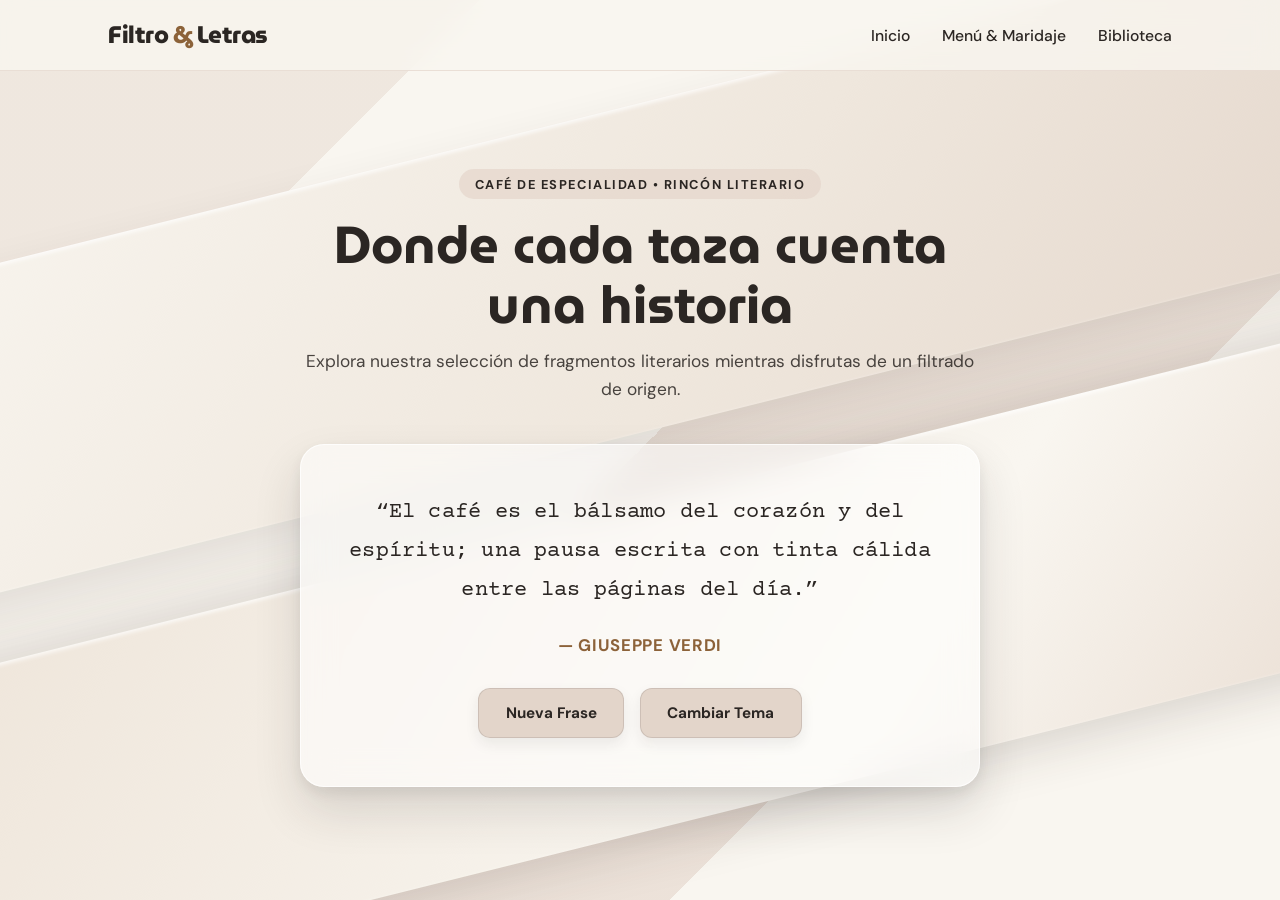
==== index.html @ 41a6e6c0 "feat: código base de Filtro y Letras generado" ====
<!DOCTYPE html>
<html lang="es">
<head>
  <meta charset="UTF-8">
  <meta name="viewport" content="width=device-width, initial-scale=1.0">
  <title>Filtro &amp; Letras | Café de Especialidad &amp; Literatura</title>
  <link rel="stylesheet" href="style.css">
</head>
<body>
  <!-- Navegación Fija -->
  <header class="site-header">
    <div class="header-container">
      <a href="#inicio" class="logo">Filtro <span>&amp;</span> Letras</a>
      <nav class="main-nav" aria-label="Navegación principal">
        <ul>
          <li><a href="#inicio">Inicio</a></li>
          <li><a href="#menu-maridaje">Menú &amp; Maridaje</a></li>
          <li><a href="#biblioteca">Biblioteca</a></li>
        </ul>
      </nav>
    </div>
  </header>

  <!-- Contenido Principal / Sección Hero -->
  <main id="inicio" class="hero">
    <div class="hero-intro">
      <span class="badge">Café de Especialidad &bull; Rincón Literario</span>
      <h1>Donde cada taza cuenta una historia</h1>
      <p class="subtitle">Explora nuestra selección de fragmentos literarios mientras disfrutas de un filtrado de origen.</p>
    </div>

    <!-- Tarjeta Principal Glassmorphism -->
    <section id="tarjeta" aria-live="polite">
      <p id="texto-frase">“El café es el bálsamo del corazón y del espíritu; una pausa escrita con tinta cálida entre las páginas del día.”</p>
      <p id="autor-frase">— Giuseppe Verdi</p>

      <div class="acciones-tarjeta">
        <button id="btn-nueva-frase" type="button">Nueva Frase</button>
        <button id="btn-cambiar-tema" type="button">Cambiar Tema</button>
      </div>
    </section>
  </main>

  <script src="script.js"></script>
</body>
</html>
---- style.css ----
/* Importación de Google Fonts:
   - MuseoModerno: Títulos
   - DM Sans: Texto general
   - Courier Prime (monospace): Tipografía estilo máquina de escribir exclusiva para la cita literaria
*/
@import url('https://fonts.googleapis.com/css2?family=Courier+Prime:ital,wght@0,400;0,700;1,400&family=DM+Sans:ital,opsz,wght@0,9..40,400;0,9..40,500;0,9..40,700;1,9..40,400&family=MuseoModerno:wght@500;700;800&display=swap');

:root {
  --bg-crema: #F9F6F0;
  --bg-oscuro: #1A1A1A;
  --texto-principal: #2B2623;
  --texto-secundario: #5E534B;
  --btn-arena: #E3D5CA;
  --btn-arena-hover: #D5C3B5;
  --acento-cafe: #8C6239;
  --glass-bg: rgba(255, 255, 255, 0.55);
  --glass-border: rgba(255, 255, 255, 0.75);
  --glass-shadow: 0 24px 48px rgba(43, 38, 35, 0.14), 0 6px 16px rgba(43, 38, 35, 0.08);
}

* {
  margin: 0;
  padding: 0;
  box-sizing: border-box;
}

body {
  min-height: 100vh;
  font-family: 'DM Sans', sans-serif;
  background-color: var(--bg-crema);
  color: var(--texto-principal);
  position: relative;
  overflow-x: hidden;
  transition: background-color 0.4s ease, color 0.4s ease;
  /* Fondo claro crema (#F9F6F0) con efecto de franjas diagonales en CSS puro */
  background-image:
    linear-gradient(
      135deg,
      rgba(227, 213, 202, 0.45) 0%,
      rgba(227, 213, 202, 0.45) 22%,
      transparent 22%,
      transparent 50%,
      rgba(213, 189, 175, 0.35) 50%,
      rgba(213, 189, 175, 0.35) 72%,
      transparent 72%,
      transparent 100%
    );
  background-size: 100% 100%;
}

/* Capas de franjas diagonales superpuestas con relieve 3D (linear-gradient + box-shadow) */
body::before,
body::after {
  content: "";
  position: fixed;
  left: -20vw;
  width: 140vw;
  height: 320px;
  pointer-events: none;
  z-index: 0;
  transform: rotate(-14deg);
  transition: background 0.4s ease, box-shadow 0.4s ease;
}

body::before {
  top: 12vh;
  background: linear-gradient(135deg, #F9F6F0 0%, #EFE7DD 55%, #E3D5CA 100%);
  box-shadow:
    0 22px 45px rgba(60, 45, 35, 0.12),
    inset 0 2px 4px rgba(255, 255, 255, 0.9);
}

body::after {
  bottom: 8vh;
  background: linear-gradient(135deg, #EDE3D7 0%, #F9F6F0 65%, #E6D8CC 100%);
  box-shadow:
    0 -18px 40px rgba(60, 45, 35, 0.1),
    0 20px 42px rgba(60, 45, 35, 0.12),
    inset 0 2px 4px rgba(255, 255, 255, 0.85);
}

/* Tipografía de títulos */
h1,
h2,
h3,
.logo {
  font-family: 'MuseoModerno', sans-serif;
}

/* Header y Navegación Fija */
.site-header {
  position: fixed;
  top: 0;
  left: 0;
  width: 100%;
  z-index: 100;
  background: rgba(249, 246, 240, 0.78);
  backdrop-filter: blur(12px);
  -webkit-backdrop-filter: blur(12px);
  border-bottom: 1px solid rgba(227, 213, 202, 0.7);
  transition: background-color 0.4s ease, border-color 0.4s ease;
}

.header-container {
  max-width: 1120px;
  margin: 0 auto;
  padding: 1rem 1.75rem;
  display: flex;
  align-items: center;
  justify-content: space-between;
}

.logo {
  font-size: 1.5rem;
  font-weight: 800;
  color: inherit;
  text-decoration: none;
  letter-spacing: -0.02em;
}

.logo span {
  color: var(--acento-cafe);
}

.main-nav ul {
  list-style: none;
  display: flex;
  gap: 2rem;
}

.main-nav a {
  text-decoration: none;
  color: inherit;
  font-weight: 500;
  font-size: 0.98rem;
  position: relative;
  padding-bottom: 0.2rem;
  transition: color 0.25s ease;
}

.main-nav a::after {
  content: "";
  position: absolute;
  bottom: 0;
  left: 0;
  width: 0%;
  height: 2px;
  background-color: var(--acento-cafe);
  transition: width 0.25s ease;
}

.main-nav a:hover::after {
  width: 100%;
}

/* Sección Hero Principal */
.hero {
  position: relative;
  z-index: 1;
  min-height: 100vh;
  max-width: 960px;
  margin: 0 auto;
  padding: 7.5rem 1.5rem 4rem;
  display: flex;
  flex-direction: column;
  align-items: center;
  justify-content: center;
  text-align: center;
  gap: 2.5rem;
}

.hero-intro {
  max-width: 680px;
}

.badge {
  display: inline-block;
  font-size: 0.8rem;
  text-transform: uppercase;
  letter-spacing: 0.12em;
  font-weight: 700;
  padding: 0.4rem 1rem;
  border-radius: 999px;
  background: rgba(227, 213, 202, 0.65);
  margin-bottom: 1rem;
}

.hero-intro h1 {
  font-size: clamp(2rem, 4.5vw, 3.25rem);
  line-height: 1.15;
  margin-bottom: 0.85rem;
}

.subtitle {
  font-size: 1.08rem;
  line-height: 1.6;
  opacity: 0.85;
}

/* Tarjeta Principal con efecto Glassmorphism */
#tarjeta {
  width: 100%;
  max-width: 680px;
  padding: 3rem 2.75rem;
  border-radius: 24px;
  background: var(--glass-bg);
  backdrop-filter: blur(16px);
  -webkit-backdrop-filter: blur(16px);
  border: 1px solid var(--glass-border);
  box-shadow: var(--glass-shadow);
  display: flex;
  flex-direction: column;
  align-items: center;
  gap: 1.5rem;
  transition: transform 0.3s ease, background 0.4s ease, border-color 0.4s ease, box-shadow 0.4s ease;
}

#tarjeta:hover {
  transform: translateY(-4px);
}

/* Cita literaria exclusiva con fuente estilo máquina de escribir (monospace) */
#texto-frase {
  font-family: 'Courier Prime', 'Courier New', Courier, monospace;
  font-size: clamp(1.15rem, 2.2vw, 1.4rem);
  line-height: 1.75;
  letter-spacing: 0.01em;
  min-height: 4.5rem;
  display: flex;
  align-items: center;
  justify-content: center;
}

/* Autor de la frase */
#autor-frase {
  font-family: 'DM Sans', sans-serif;
  font-size: 1.05rem;
  font-weight: 700;
  letter-spacing: 0.04em;
  text-transform: uppercase;
  color: var(--acento-cafe);
}

/* Contenedor y estilo de botones en tono arena (#E3D5CA) */
.acciones-tarjeta {
  display: flex;
  flex-wrap: wrap;
  justify-content: center;
  gap: 1rem;
  margin-top: 0.5rem;
}

#btn-nueva-frase,
#btn-cambiar-tema {
  font-family: 'DM Sans', sans-serif;
  font-size: 0.95rem;
  font-weight: 700;
  background-color: #E3D5CA;
  color: #2B2623;
  border: 1px solid rgba(43, 38, 35, 0.12);
  padding: 0.85rem 1.65rem;
  border-radius: 12px;
  cursor: pointer;
  box-shadow: 0 6px 14px rgba(43, 38, 35, 0.08);
  transition: background-color 0.25s ease, transform 0.2s ease, box-shadow 0.25s ease;
}

#btn-nueva-frase:hover,
#btn-cambiar-tema:hover {
  background-color: var(--btn-arena-hover);
  transform: translateY(-2px);
  box-shadow: 0 10px 20px rgba(43, 38, 35, 0.14);
}

#btn-nueva-frase:active,
#btn-cambiar-tema:active {
  transform: translateY(0);
}

/* ==========================================
   MODO OSCURO (.modo-oscuro)
   Invierte el fondo a negro mate (#1A1A1A) y textos a color claro
   ========================================== */
body.modo-oscuro {
  background-color: #1A1A1A;
  color: #F5F2EB;
  background-image:
    linear-gradient(
      135deg,
      rgba(255, 255, 255, 0.03) 0%,
      rgba(255, 255, 255, 0.03) 22%,
      transparent 22%,
      transparent 50%,
      rgba(227, 213, 202, 0.04) 50%,
      rgba(227, 213, 202, 0.04) 72%,
      transparent 72%,
      transparent 100%
    );
}

body.modo-oscuro::before {
  background: linear-gradient(135deg, #222222 0%, #1A1A1A 55%, #262320 100%);
  box-shadow:
    0 22px 45px rgba(0, 0, 0, 0.65),
    inset 0 1px 2px rgba(255, 255, 255, 0.08);
}

body.modo-oscuro::after {
  background: linear-gradient(135deg, #1E1C1A 0%, #161616 65%, #24201D 100%);
  box-shadow:
    0 -18px 40px rgba(0, 0, 0, 0.55),
    0 20px 42px rgba(0, 0, 0, 0.65),
    inset 0 1px 2px rgba(255, 255, 255, 0.06);
}

body.modo-oscuro .site-header {
  background: rgba(26, 26, 26, 0.82);
  border-bottom-color: rgba(255, 255, 255, 0.1);
}

body.modo-oscuro .badge {
  background: rgba(227, 213, 202, 0.15);
  color: #E3D5CA;
}

body.modo-oscuro #tarjeta {
  background: rgba(38, 38, 38, 0.58);
  border-color: rgba(255, 255, 255, 0.14);
  box-shadow: 0 24px 52px rgba(0, 0, 0, 0.55), 0 6px 18px rgba(0, 0, 0, 0.35);
}

body.modo-oscuro #autor-frase {
  color: #E3D5CA;
}

/* Responsividad */
@media (max-width: 640px) {
  .header-container {
    flex-direction: column;
    gap: 0.65rem;
    padding: 0.85rem 1rem;
  }

  .main-nav ul {
    gap: 1.25rem;
  }

  .hero {
    padding-top: 9rem;
  }

  #tarjeta {
    padding: 2rem 1.5rem;
  }
}
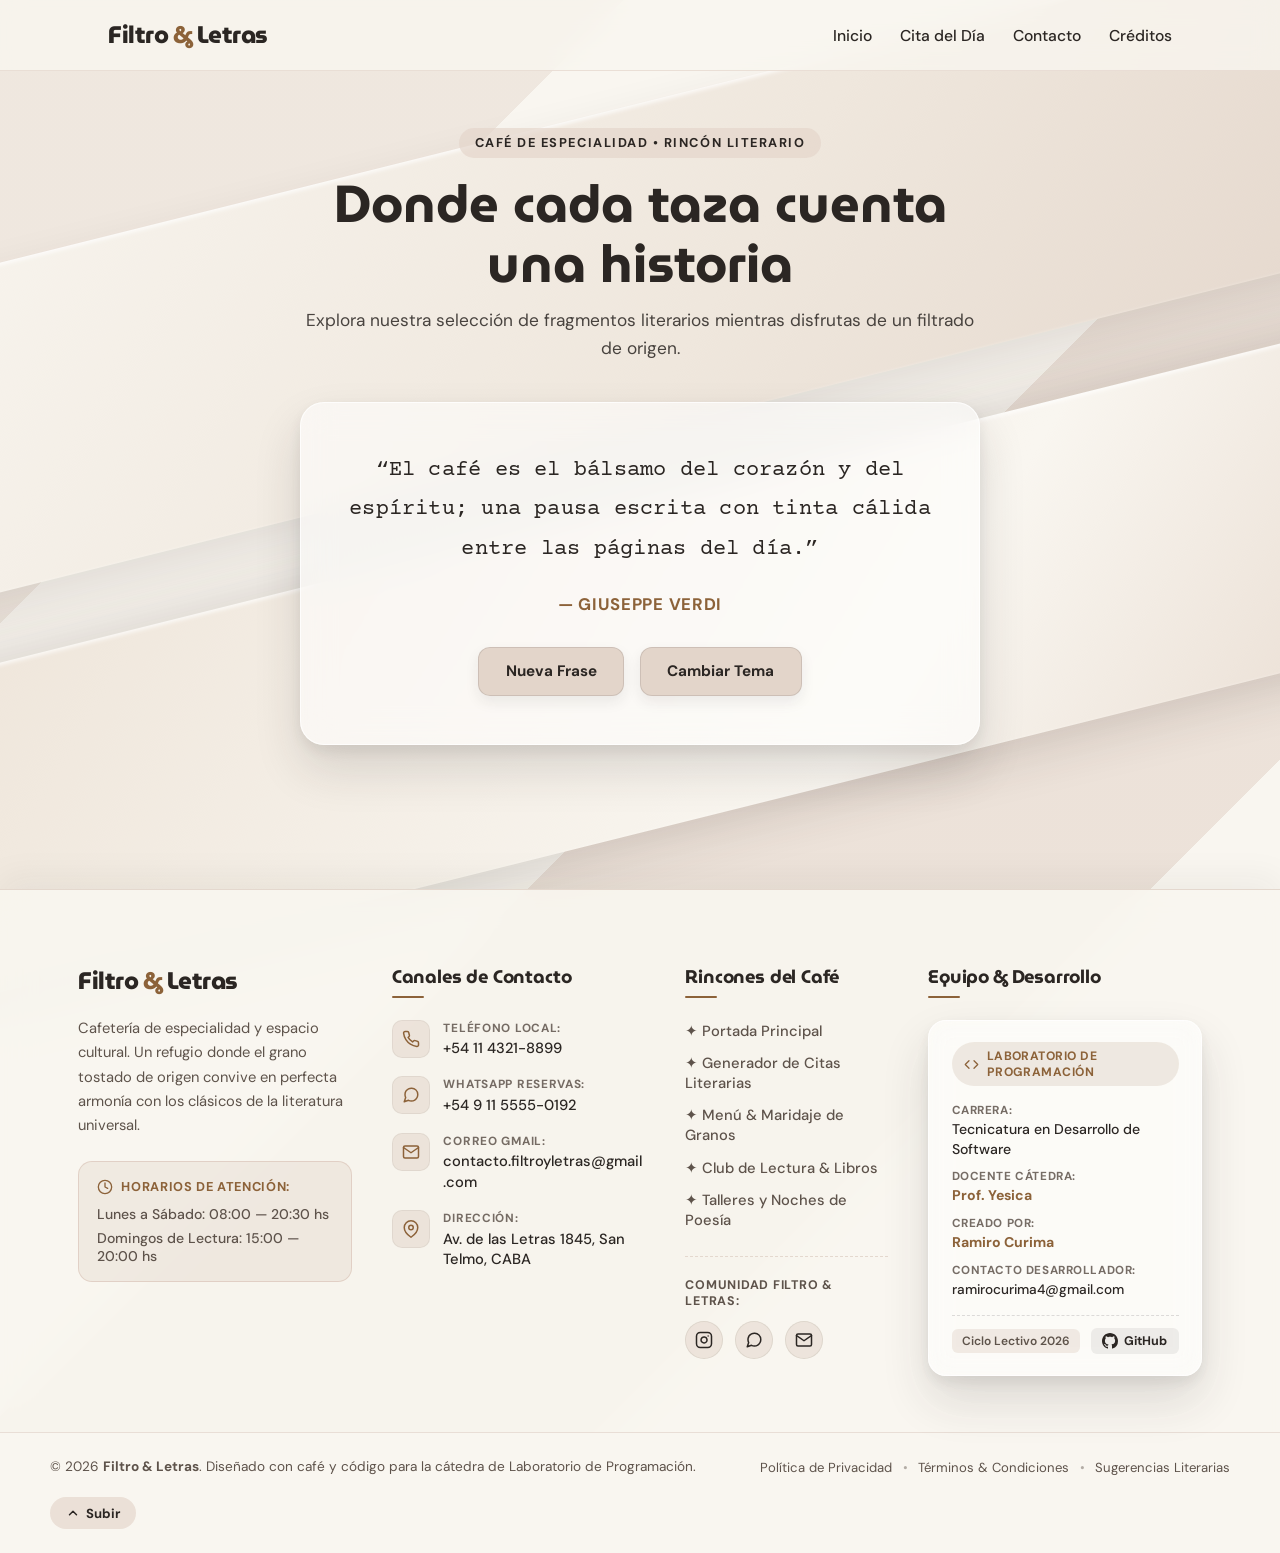
==== commit 98573fe5: "le realice un footer con antigraviti fijate como quedo pue SUPERRAMI" ====
--- a/index.html
+++ b/index.html
@@ -14,8 +14,9 @@
       <nav class="main-nav" aria-label="Navegación principal">
         <ul>
           <li><a href="#inicio">Inicio</a></li>
-          <li><a href="#menu-maridaje">Menú &amp; Maridaje</a></li>
-          <li><a href="#biblioteca">Biblioteca</a></li>
+          <li><a href="#tarjeta">Cita del Día</a></li>
+          <li><a href="#contacto">Contacto</a></li>
+          <li><a href="#creditos">Créditos</a></li>
         </ul>
       </nav>
     </div>
@@ -41,6 +42,193 @@
     </section>
   </main>
 
+  <!-- Pie de Página (Footer) -->
+  <footer id="contacto" class="site-footer">
+    <div class="footer-container">
+
+      <!-- Columna 1: Identidad & Filosofía -->
+      <div class="footer-col footer-brand">
+        <a href="#inicio" class="logo footer-logo">Filtro <span>&amp;</span> Letras</a>
+        <p class="brand-desc">
+          Cafetería de especialidad y espacio cultural. Un refugio donde el grano tostado de origen convive en perfecta armonía con los clásicos de la literatura universal.
+        </p>
+        <div class="footer-hours">
+          <div class="hours-header">
+            <svg class="footer-mini-icon" viewBox="0 0 24 24" fill="none" stroke="currentColor" stroke-width="2" stroke-linecap="round" stroke-linejoin="round" aria-hidden="true">
+              <circle cx="12" cy="12" r="10"></circle>
+              <polyline points="12 6 12 12 16 14"></polyline>
+            </svg>
+            <span class="hours-title">Horarios de Atención:</span>
+          </div>
+          <p class="hours-text">Lunes a Sábado: 08:00 — 20:30 hs</p>
+          <p class="hours-text">Domingos de Lectura: 15:00 — 20:00 hs</p>
+        </div>
+      </div>
+
+      <!-- Columna 2: Vías de Contacto y Dirección -->
+      <div class="footer-col footer-contact">
+        <h3 class="footer-title">Canales de Contacto</h3>
+        <ul class="contact-list">
+          <li class="contact-item">
+            <div class="contact-icon-wrapper">
+              <svg viewBox="0 0 24 24" fill="none" stroke="currentColor" stroke-width="2" stroke-linecap="round" stroke-linejoin="round" aria-hidden="true">
+                <path d="M22 16.92v3a2 2 0 0 1-2.18 2 19.79 19.79 0 0 1-8.63-3.07 19.5 19.5 0 0 1-6-6 19.79 19.79 0 0 1-3.07-8.67A2 2 0 0 1 4.11 2h3a2 2 0 0 1 2 1.72 12.84 12.84 0 0 0 .7 2.81 2 2 0 0 1-.45 2.11L8.09 9.91a16 16 0 0 0 6 6l1.27-1.27a2 2 0 0 1 2.11-.45 12.84 12.84 0 0 0 2.81.7A2 2 0 0 1 22 16.92z"></path>
+              </svg>
+            </div>
+            <div class="contact-info">
+              <span class="contact-label">Teléfono Local:</span>
+              <a href="tel:+541143218899" class="contact-link">+54 11 4321-8899</a>
+            </div>
+          </li>
+
+          <li class="contact-item">
+            <div class="contact-icon-wrapper">
+              <svg viewBox="0 0 24 24" fill="none" stroke="currentColor" stroke-width="2" stroke-linecap="round" stroke-linejoin="round" aria-hidden="true">
+                <path d="M21 11.5a8.38 8.38 0 0 1-.9 3.8 8.5 8.5 0 0 1-7.6 4.7 8.38 8.38 0 0 1-3.8-.9L3 21l1.9-5.7a8.38 8.38 0 0 1-.9-3.8 8.5 8.5 0 0 1 4.7-7.6 8.38 8.38 0 0 1 3.8-.9h.5a8.48 8.48 0 0 1 8 8v.5z"></path>
+              </svg>
+            </div>
+            <div class="contact-info">
+              <span class="contact-label">WhatsApp Reservas:</span>
+              <a href="https://wa.me/5491155550192" target="_blank" rel="noopener noreferrer" class="contact-link">+54 9 11 5555-0192</a>
+            </div>
+          </li>
+
+          <li class="contact-item">
+            <div class="contact-icon-wrapper">
+              <svg viewBox="0 0 24 24" fill="none" stroke="currentColor" stroke-width="2" stroke-linecap="round" stroke-linejoin="round" aria-hidden="true">
+                <path d="M4 4h16c1.1 0 2 .9 2 2v12c0 1.1-.9 2-2 2H4c-1.1 0-2-.9-2-2V6c0-1.1.9-2 2-2z"></path>
+                <polyline points="22,6 12,13 2,6"></polyline>
+              </svg>
+            </div>
+            <div class="contact-info">
+              <span class="contact-label">Correo Gmail:</span>
+              <a href="mailto:contacto.filtroyletras@gmail.com" class="contact-link">contacto.filtroyletras@gmail.com</a>
+            </div>
+          </li>
+
+          <li class="contact-item">
+            <div class="contact-icon-wrapper">
+              <svg viewBox="0 0 24 24" fill="none" stroke="currentColor" stroke-width="2" stroke-linecap="round" stroke-linejoin="round" aria-hidden="true">
+                <path d="M21 10c0 7-9 13-9 13s-9-6-9-13a9 9 0 0 1 18 0z"></path>
+                <circle cx="12" cy="10" r="3"></circle>
+              </svg>
+            </div>
+            <div class="contact-info">
+              <span class="contact-label">Dirección:</span>
+              <address class="contact-address">Av. de las Letras 1845, San Telmo, CABA</address>
+            </div>
+          </li>
+        </ul>
+      </div>
+
+      <!-- Columna 3: Enlaces Rápidos & Secciones -->
+      <div class="footer-col footer-links-col">
+        <h3 class="footer-title">Rincones del Café</h3>
+        <ul class="footer-nav-list">
+          <li><a href="#inicio">✦ Portada Principal</a></li>
+          <li><a href="#tarjeta">✦ Generador de Citas Literarias</a></li>
+          <li><a href="#menu-maridaje" onclick="alert('Sección Menú & Maridaje: Muy pronto disponible en carta digital.'); return false;">✦ Menú &amp; Maridaje de Granos</a></li>
+          <li><a href="#biblioteca" onclick="alert('Biblioteca & Catálogo Literario: Préstamos disponibles en salón.'); return false;">✦ Club de Lectura &amp; Libros</a></li>
+          <li><a href="#talleres" onclick="alert('Talleres de Escritura & Barismo: Inscripciones abiertas el primer sábado de cada mes.'); return false;">✦ Talleres y Noches de Poesía</a></li>
+        </ul>
+
+        <!-- Redes Sociales de la Cafetería -->
+        <div class="footer-social-section">
+          <span class="social-title">Comunidad Filtro &amp; Letras:</span>
+          <div class="social-icons-group">
+            <a href="https://instagram.com" target="_blank" rel="noopener noreferrer" class="social-btn" aria-label="Instagram">
+              <svg viewBox="0 0 24 24" fill="none" stroke="currentColor" stroke-width="2" stroke-linecap="round" stroke-linejoin="round" aria-hidden="true">
+                <rect x="2" y="2" width="20" height="20" rx="5" ry="5"></rect>
+                <path d="M16 11.37A4 4 0 1 1 12.63 8 4 4 0 0 1 16 11.37z"></path>
+                <line x1="17.5" y1="6.5" x2="17.51" y2="6.5"></line>
+              </svg>
+            </a>
+            <a href="https://wa.me/5491155550192" target="_blank" rel="noopener noreferrer" class="social-btn" aria-label="WhatsApp">
+              <svg viewBox="0 0 24 24" fill="none" stroke="currentColor" stroke-width="2" stroke-linecap="round" stroke-linejoin="round" aria-hidden="true">
+                <path d="M21 11.5a8.38 8.38 0 0 1-.9 3.8 8.5 8.5 0 0 1-7.6 4.7 8.38 8.38 0 0 1-3.8-.9L3 21l1.9-5.7a8.38 8.38 0 0 1-.9-3.8 8.5 8.5 0 0 1 4.7-7.6 8.38 8.38 0 0 1 3.8-.9h.5a8.48 8.48 0 0 1 8 8v.5z"></path>
+              </svg>
+            </a>
+            <a href="mailto:contacto.filtroyletras@gmail.com" class="social-btn" aria-label="Enviar Correo">
+              <svg viewBox="0 0 24 24" fill="none" stroke="currentColor" stroke-width="2" stroke-linecap="round" stroke-linejoin="round" aria-hidden="true">
+                <path d="M4 4h16c1.1 0 2 .9 2 2v12c0 1.1-.9 2-2 2H4c-1.1 0-2-.9-2-2V6c0-1.1.9-2 2-2z"></path>
+                <polyline points="22,6 12,13 2,6"></polyline>
+              </svg>
+            </a>
+          </div>
+        </div>
+      </div>
+
+      <!-- Columna 4: Quiénes crearon la página (Créditos Académicos) -->
+      <div id="creditos" class="footer-col footer-credits">
+        <h3 class="footer-title">Equipo &amp; Desarrollo</h3>
+        
+        <div class="credits-card">
+          <div class="academic-badge">
+            <svg viewBox="0 0 24 24" fill="none" stroke="currentColor" stroke-width="2" stroke-linecap="round" stroke-linejoin="round" aria-hidden="true">
+              <polyline points="16 18 22 12 16 6"></polyline>
+              <polyline points="8 6 2 12 8 18"></polyline>
+            </svg>
+            <span>Laboratorio de Programación</span>
+          </div>
+
+          <div class="credits-details">
+            <p class="detail-row">
+              <span class="detail-label">Carrera:</span>
+              <span class="detail-value">Tecnicatura en Desarrollo de Software</span>
+            </p>
+            <p class="detail-row">
+              <span class="detail-label">Docente Cátedra:</span>
+              <span class="detail-value highlight-prof">Prof. Yesica</span>
+            </p>
+            <p class="detail-row">
+              <span class="detail-label">Creado por:</span>
+              <span class="detail-value highlight-author">Ramiro Curima</span>
+            </p>
+            <p class="detail-row">
+              <span class="detail-label">Contacto Desarrollador:</span>
+              <a href="mailto:ramirocurima4@gmail.com" class="dev-mail-link">ramirocurima4@gmail.com</a>
+            </p>
+          </div>
+
+          <div class="credits-footer">
+            <span class="cycle-pill">Ciclo Lectivo 2026</span>
+            <a href="https://github.com" target="_blank" rel="noopener noreferrer" class="github-badge" title="Repositorio en GitHub">
+              <svg viewBox="0 0 24 24" fill="currentColor" width="16" height="16" aria-hidden="true">
+                <path d="M12 0C5.37 0 0 5.37 0 12c0 5.31 3.435 9.795 8.205 11.385.6.105.825-.255.825-.57 0-.285-.015-1.23-.015-2.235-3.015.555-3.795-.735-4.035-1.41-.135-.345-.72-1.41-1.23-1.695-.42-.225-1.02-.78-.015-.795.945-.015 1.62.87 1.845 1.23 1.08 1.815 2.805 1.305 3.495.99.105-.78.42-1.305.765-1.605-2.67-.3-5.46-1.335-5.46-5.925 0-1.305.465-2.385 1.23-3.225-.12-.3-.54-1.53.12-3.18 0 0 1.005-.315 3.3 1.23.96-.27 1.98-.405 3-.405s2.04.135 3 .405c2.295-1.56 3.3-1.23 3.3-1.23.66 1.65.24 2.88.12 3.18.765.84 1.23 1.905 1.23 3.225 0 4.605-2.805 5.625-5.475 5.925.435.375.81 1.095.81 2.22 0 1.605-.015 2.895-.015 3.3 0 .315.225.69.825.57A12.02 12.02 0 0 0 24 12c0-6.63-5.37-12-12-12z"/>
+              </svg>
+              <span>GitHub</span>
+            </a>
+          </div>
+        </div>
+      </div>
+
+    </div>
+
+    <!-- Barra Inferior de Derechos y Accesos Secundarios -->
+    <div class="footer-bottom">
+      <div class="footer-bottom-container">
+        <p class="copyright-text">
+          &copy; <span id="year-copy">2026</span> <strong>Filtro &amp; Letras</strong>. Diseñado con café y código para la cátedra de Laboratorio de Programación.
+        </p>
+
+        <div class="footer-bottom-links">
+          <a href="#privacidad" onclick="alert('Privacidad: Este sitio es una demostración académica y no almacena datos de los usuarios.'); return false;">Política de Privacidad</a>
+          <span class="sep">&bull;</span>
+          <a href="#terminos" onclick="alert('Términos: Contenido literario de uso educativo y recreativo.'); return false;">Términos &amp; Condiciones</a>
+          <span class="sep">&bull;</span>
+          <a href="#libro" onclick="alert('Libro de Sugerencias: ¡Escríbenos a contacto.filtroyletras@gmail.com con tus recomendaciones literarias!'); return false;">Sugerencias Literarias</a>
+        </div>
+
+        <a href="#inicio" class="back-to-top" title="Volver al inicio" aria-label="Volver arriba">
+          <svg viewBox="0 0 24 24" fill="none" stroke="currentColor" stroke-width="2.5" stroke-linecap="round" stroke-linejoin="round" aria-hidden="true">
+            <polyline points="18 15 12 9 6 15"></polyline>
+          </svg>
+          <span>Subir</span>
+        </a>
+      </div>
+    </div>
+  </footer>
+
   <script src="script.js"></script>
 </body>
 </html>
--- a/style.css
+++ b/style.css
@@ -13,9 +13,14 @@
   --btn-arena: #E3D5CA;
   --btn-arena-hover: #D5C3B5;
   --acento-cafe: #8C6239;
+  --acento-cafe-hover: #6e4c2a;
   --glass-bg: rgba(255, 255, 255, 0.55);
   --glass-border: rgba(255, 255, 255, 0.75);
   --glass-shadow: 0 24px 48px rgba(43, 38, 35, 0.14), 0 6px 16px rgba(43, 38, 35, 0.08);
+}
+
+html {
+  scroll-behavior: smooth;
 }
 
 * {
@@ -116,6 +121,11 @@
   color: inherit;
   text-decoration: none;
   letter-spacing: -0.02em;
+  transition: transform 0.2s ease, opacity 0.2s ease;
+}
+
+.logo:hover {
+  transform: scale(1.02);
 }
 
 .logo span {
@@ -125,7 +135,7 @@
 .main-nav ul {
   list-style: none;
   display: flex;
-  gap: 2rem;
+  gap: 1.75rem;
 }
 
 .main-nav a {
@@ -157,10 +167,10 @@
 .hero {
   position: relative;
   z-index: 1;
-  min-height: 100vh;
+  min-height: calc(100vh - 100px);
   max-width: 960px;
   margin: 0 auto;
-  padding: 7.5rem 1.5rem 4rem;
+  padding: 8rem 1.5rem 5rem;
   display: flex;
   flex-direction: column;
   align-items: center;
@@ -275,6 +285,447 @@
 #btn-nueva-frase:active,
 #btn-cambiar-tema:active {
   transform: translateY(0);
+}
+
+/* ==========================================
+   PIE DE PÁGINA (SITE FOOTER)
+   ========================================== */
+.site-footer {
+  position: relative;
+  z-index: 10;
+  margin-top: 4rem;
+  background: rgba(249, 246, 240, 0.88);
+  backdrop-filter: blur(16px);
+  -webkit-backdrop-filter: blur(16px);
+  border-top: 1px solid rgba(227, 213, 202, 0.9);
+  box-shadow: 0 -12px 32px rgba(43, 38, 35, 0.05);
+  transition: background-color 0.4s ease, border-color 0.4s ease, color 0.4s ease;
+}
+
+.footer-container {
+  max-width: 1180px;
+  margin: 0 auto;
+  padding: 4.5rem 1.75rem 3.5rem;
+  display: grid;
+  grid-template-columns: 1.35fr 1.25fr 1fr 1.35fr;
+  gap: 2.5rem;
+}
+
+.footer-col {
+  display: flex;
+  flex-direction: column;
+}
+
+.footer-title {
+  font-size: 1.15rem;
+  font-weight: 700;
+  margin-bottom: 1.35rem;
+  position: relative;
+  display: inline-block;
+  padding-bottom: 0.45rem;
+  letter-spacing: -0.01em;
+}
+
+.footer-title::after {
+  content: "";
+  position: absolute;
+  left: 0;
+  bottom: 0;
+  width: 32px;
+  height: 2.5px;
+  background-color: var(--acento-cafe);
+  border-radius: 2px;
+}
+
+/* Columna 1: Marca & Horarios */
+.footer-logo {
+  margin-bottom: 1rem;
+}
+
+.brand-desc {
+  font-size: 0.92rem;
+  line-height: 1.65;
+  color: var(--texto-secundario);
+  margin-bottom: 1.5rem;
+}
+
+.footer-hours {
+  background: rgba(227, 213, 202, 0.38);
+  border: 1px solid rgba(213, 189, 175, 0.55);
+  border-radius: 14px;
+  padding: 1rem 1.15rem;
+  display: flex;
+  flex-direction: column;
+  gap: 0.35rem;
+}
+
+.hours-header {
+  display: flex;
+  align-items: center;
+  gap: 0.5rem;
+  margin-bottom: 0.25rem;
+}
+
+.footer-mini-icon {
+  width: 16px;
+  height: 16px;
+  color: var(--acento-cafe);
+  flex-shrink: 0;
+}
+
+.hours-title {
+  font-size: 0.8rem;
+  font-weight: 700;
+  text-transform: uppercase;
+  letter-spacing: 0.05em;
+  color: var(--acento-cafe);
+}
+
+.hours-text {
+  font-size: 0.88rem;
+  color: var(--texto-secundario);
+  font-weight: 500;
+}
+
+/* Columna 2: Contactos */
+.contact-list {
+  list-style: none;
+  display: flex;
+  flex-direction: column;
+  gap: 1.1rem;
+}
+
+.contact-item {
+  display: flex;
+  align-items: flex-start;
+  gap: 0.85rem;
+}
+
+.contact-icon-wrapper {
+  width: 38px;
+  height: 38px;
+  min-width: 38px;
+  border-radius: 10px;
+  background: rgba(227, 213, 202, 0.55);
+  color: var(--acento-cafe);
+  display: flex;
+  align-items: center;
+  justify-content: center;
+  transition: all 0.25s ease;
+  border: 1px solid rgba(43, 38, 35, 0.06);
+}
+
+.contact-icon-wrapper svg {
+  width: 18px;
+  height: 18px;
+}
+
+.contact-item:hover .contact-icon-wrapper {
+  background: var(--acento-cafe);
+  color: #FFFFFF;
+  transform: translateY(-2px);
+  box-shadow: 0 4px 10px rgba(140, 98, 57, 0.25);
+}
+
+.contact-info {
+  display: flex;
+  flex-direction: column;
+  gap: 0.15rem;
+}
+
+.contact-label {
+  font-size: 0.74rem;
+  text-transform: uppercase;
+  letter-spacing: 0.06em;
+  font-weight: 700;
+  color: var(--texto-secundario);
+  opacity: 0.85;
+}
+
+.contact-link,
+.contact-address {
+  font-size: 0.92rem;
+  color: var(--texto-principal);
+  text-decoration: none;
+  font-style: normal;
+  font-weight: 500;
+  line-height: 1.4;
+  transition: color 0.2s ease;
+  word-break: break-word;
+}
+
+.contact-link:hover {
+  color: var(--acento-cafe);
+  text-decoration: underline;
+}
+
+/* Columna 3: Enlaces y Redes Sociales */
+.footer-nav-list {
+  list-style: none;
+  display: flex;
+  flex-direction: column;
+  gap: 0.75rem;
+}
+
+.footer-nav-list a {
+  text-decoration: none;
+  color: var(--texto-secundario);
+  font-size: 0.92rem;
+  font-weight: 500;
+  display: inline-block;
+  transition: color 0.2s ease, transform 0.2s ease;
+}
+
+.footer-nav-list a:hover {
+  color: var(--acento-cafe);
+  transform: translateX(4px);
+}
+
+.footer-social-section {
+  margin-top: 1.65rem;
+  padding-top: 1.25rem;
+  border-top: 1px dashed rgba(227, 213, 202, 0.9);
+}
+
+.social-title {
+  display: block;
+  font-size: 0.78rem;
+  font-weight: 700;
+  text-transform: uppercase;
+  letter-spacing: 0.06em;
+  color: var(--texto-secundario);
+  margin-bottom: 0.75rem;
+}
+
+.social-icons-group {
+  display: flex;
+  gap: 0.75rem;
+  align-items: center;
+}
+
+.social-btn {
+  width: 38px;
+  height: 38px;
+  border-radius: 50%;
+  background: rgba(227, 213, 202, 0.55);
+  color: var(--texto-principal);
+  display: flex;
+  align-items: center;
+  justify-content: center;
+  text-decoration: none;
+  border: 1px solid rgba(43, 38, 35, 0.08);
+  transition: all 0.25s ease;
+}
+
+.social-btn svg {
+  width: 18px;
+  height: 18px;
+}
+
+.social-btn:hover {
+  background: var(--acento-cafe);
+  color: #FFFFFF;
+  transform: translateY(-3px);
+  box-shadow: 0 6px 14px rgba(140, 98, 57, 0.25);
+}
+
+/* Columna 4: Créditos Académicos & Creadores */
+.credits-card {
+  background: var(--glass-bg);
+  backdrop-filter: blur(12px);
+  -webkit-backdrop-filter: blur(12px);
+  border: 1px solid var(--glass-border);
+  border-radius: 18px;
+  padding: 1.35rem 1.4rem;
+  box-shadow: var(--glass-shadow);
+  display: flex;
+  flex-direction: column;
+  gap: 1rem;
+  transition: transform 0.25s ease, background 0.4s ease, border-color 0.4s ease, box-shadow 0.4s ease;
+}
+
+.credits-card:hover {
+  transform: translateY(-3px);
+}
+
+.academic-badge {
+  display: inline-flex;
+  align-items: center;
+  gap: 0.45rem;
+  font-size: 0.76rem;
+  font-weight: 700;
+  letter-spacing: 0.04em;
+  text-transform: uppercase;
+  color: var(--acento-cafe);
+  background: rgba(140, 98, 57, 0.12);
+  padding: 0.35rem 0.8rem;
+  border-radius: 999px;
+  width: fit-content;
+}
+
+.academic-badge svg {
+  width: 15px;
+  height: 15px;
+  flex-shrink: 0;
+}
+
+.credits-details {
+  display: flex;
+  flex-direction: column;
+  gap: 0.55rem;
+}
+
+.detail-row {
+  display: flex;
+  flex-direction: column;
+  gap: 0.12rem;
+  font-size: 0.88rem;
+  line-height: 1.4;
+}
+
+.detail-label {
+  font-size: 0.73rem;
+  text-transform: uppercase;
+  letter-spacing: 0.05em;
+  font-weight: 700;
+  color: var(--texto-secundario);
+  opacity: 0.85;
+}
+
+.detail-value {
+  font-weight: 500;
+  color: var(--texto-principal);
+}
+
+.highlight-prof,
+.highlight-author {
+  font-weight: 700;
+  color: var(--acento-cafe);
+}
+
+.dev-mail-link {
+  color: var(--texto-principal);
+  text-decoration: none;
+  font-size: 0.85rem;
+  font-weight: 500;
+  transition: color 0.2s ease;
+  word-break: break-all;
+}
+
+.dev-mail-link:hover {
+  color: var(--acento-cafe);
+  text-decoration: underline;
+}
+
+.credits-footer {
+  display: flex;
+  align-items: center;
+  justify-content: space-between;
+  gap: 0.5rem;
+  padding-top: 0.75rem;
+  border-top: 1px dashed rgba(43, 38, 35, 0.15);
+}
+
+.cycle-pill {
+  font-size: 0.75rem;
+  font-weight: 600;
+  color: var(--texto-secundario);
+  background: rgba(227, 213, 202, 0.45);
+  padding: 0.25rem 0.65rem;
+  border-radius: 6px;
+}
+
+.github-badge {
+  display: inline-flex;
+  align-items: center;
+  gap: 0.4rem;
+  font-size: 0.78rem;
+  font-weight: 700;
+  color: var(--texto-principal);
+  text-decoration: none;
+  background: rgba(43, 38, 35, 0.07);
+  padding: 0.3rem 0.7rem;
+  border-radius: 6px;
+  transition: all 0.2s ease;
+}
+
+.github-badge:hover {
+  background: var(--texto-principal);
+  color: #FFFFFF;
+}
+
+/* Barra Inferior (Footer Bottom) */
+.footer-bottom {
+  border-top: 1px solid rgba(227, 213, 202, 0.7);
+  padding: 1.5rem 1.75rem;
+  background: rgba(249, 246, 240, 0.95);
+  transition: background-color 0.4s ease, border-color 0.4s ease;
+}
+
+.footer-bottom-container {
+  max-width: 1180px;
+  margin: 0 auto;
+  display: flex;
+  align-items: center;
+  justify-content: space-between;
+  flex-wrap: wrap;
+  gap: 1.25rem;
+}
+
+.copyright-text {
+  font-size: 0.85rem;
+  color: var(--texto-secundario);
+  line-height: 1.5;
+}
+
+.footer-bottom-links {
+  display: flex;
+  align-items: center;
+  gap: 0.65rem;
+  flex-wrap: wrap;
+  font-size: 0.82rem;
+}
+
+.footer-bottom-links a {
+  color: var(--texto-secundario);
+  text-decoration: none;
+  transition: color 0.2s ease;
+}
+
+.footer-bottom-links a:hover {
+  color: var(--acento-cafe);
+  text-decoration: underline;
+}
+
+.footer-bottom-links .sep {
+  color: var(--texto-secundario);
+  opacity: 0.45;
+}
+
+.back-to-top {
+  display: inline-flex;
+  align-items: center;
+  gap: 0.4rem;
+  padding: 0.45rem 1rem;
+  border-radius: 999px;
+  background: rgba(227, 213, 202, 0.65);
+  color: var(--texto-principal);
+  text-decoration: none;
+  font-size: 0.82rem;
+  font-weight: 700;
+  transition: all 0.25s ease;
+}
+
+.back-to-top svg {
+  width: 14px;
+  height: 14px;
+}
+
+.back-to-top:hover {
+  background: var(--acento-cafe);
+  color: #FFFFFF;
+  transform: translateY(-2px);
+  box-shadow: 0 4px 10px rgba(140, 98, 57, 0.2);
 }
 
 /* ==========================================
@@ -333,7 +784,158 @@
   color: #E3D5CA;
 }
 
-/* Responsividad */
+/* Pie de Página en Modo Oscuro */
+body.modo-oscuro .site-footer {
+  background: rgba(20, 20, 20, 0.94);
+  border-top-color: rgba(255, 255, 255, 0.1);
+  box-shadow: 0 -12px 32px rgba(0, 0, 0, 0.5);
+}
+
+body.modo-oscuro .footer-title {
+  color: #F5F2EB;
+}
+
+body.modo-oscuro .footer-title::after {
+  background-color: #D5C3B5;
+}
+
+body.modo-oscuro .brand-desc,
+body.modo-oscuro .hours-text,
+body.modo-oscuro .contact-label,
+body.modo-oscuro .detail-label,
+body.modo-oscuro .cycle-pill,
+body.modo-oscuro .copyright-text,
+body.modo-oscuro .footer-bottom-links a,
+body.modo-oscuro .social-title {
+  color: #A9A29A;
+}
+
+body.modo-oscuro .footer-hours {
+  background: rgba(255, 255, 255, 0.04);
+  border-color: rgba(255, 255, 255, 0.08);
+}
+
+body.modo-oscuro .hours-title {
+  color: #E3D5CA;
+}
+
+body.modo-oscuro .footer-mini-icon {
+  color: #E3D5CA;
+}
+
+body.modo-oscuro .contact-icon-wrapper {
+  background: rgba(255, 255, 255, 0.06);
+  color: #E3D5CA;
+  border-color: rgba(255, 255, 255, 0.08);
+}
+
+body.modo-oscuro .contact-item:hover .contact-icon-wrapper {
+  background: var(--acento-cafe);
+  color: #FFFFFF;
+}
+
+body.modo-oscuro .contact-link,
+body.modo-oscuro .contact-address,
+body.modo-oscuro .detail-value {
+  color: #F5F2EB;
+}
+
+body.modo-oscuro .contact-link:hover {
+  color: #E3D5CA;
+}
+
+body.modo-oscuro .footer-nav-list a {
+  color: #C8BFB6;
+}
+
+body.modo-oscuro .footer-nav-list a:hover {
+  color: #E3D5CA;
+}
+
+body.modo-oscuro .footer-social-section {
+  border-top-color: rgba(255, 255, 255, 0.1);
+}
+
+body.modo-oscuro .social-btn {
+  background: rgba(255, 255, 255, 0.06);
+  color: #F5F2EB;
+  border-color: rgba(255, 255, 255, 0.1);
+}
+
+body.modo-oscuro .social-btn:hover {
+  background: var(--acento-cafe);
+  color: #FFFFFF;
+  border-color: var(--acento-cafe);
+}
+
+body.modo-oscuro .credits-card {
+  background: rgba(30, 30, 30, 0.65);
+  border-color: rgba(255, 255, 255, 0.12);
+  box-shadow: 0 12px 28px rgba(0, 0, 0, 0.4);
+}
+
+body.modo-oscuro .academic-badge {
+  background: rgba(227, 213, 202, 0.12);
+  color: #E3D5CA;
+}
+
+body.modo-oscuro .highlight-prof,
+body.modo-oscuro .highlight-author {
+  color: #E3D5CA;
+}
+
+body.modo-oscuro .dev-mail-link {
+  color: #F5F2EB;
+}
+
+body.modo-oscuro .dev-mail-link:hover {
+  color: #E3D5CA;
+}
+
+body.modo-oscuro .credits-footer {
+  border-top-color: rgba(255, 255, 255, 0.1);
+}
+
+body.modo-oscuro .cycle-pill {
+  background: rgba(255, 255, 255, 0.06);
+  color: #C8BFB6;
+}
+
+body.modo-oscuro .github-badge {
+  background: rgba(255, 255, 255, 0.1);
+  color: #F5F2EB;
+}
+
+body.modo-oscuro .github-badge:hover {
+  background: #E3D5CA;
+  color: #1A1A1A;
+}
+
+body.modo-oscuro .footer-bottom {
+  background: rgba(18, 18, 18, 0.95);
+  border-top-color: rgba(255, 255, 255, 0.08);
+}
+
+body.modo-oscuro .back-to-top {
+  background: rgba(255, 255, 255, 0.1);
+  color: #F5F2EB;
+}
+
+body.modo-oscuro .back-to-top:hover {
+  background: var(--acento-cafe);
+  color: #FFFFFF;
+}
+
+/* ==========================================
+   RESPONSIVIDAD (MEDIA QUERIES)
+   ========================================== */
+@media (max-width: 1024px) {
+  .footer-container {
+    grid-template-columns: repeat(2, 1fr);
+    gap: 3rem 2rem;
+  }
+}
+
 @media (max-width: 640px) {
   .header-container {
     flex-direction: column;
@@ -342,14 +944,33 @@
   }
 
   .main-nav ul {
-    gap: 1.25rem;
+    gap: 1rem;
+    flex-wrap: wrap;
+    justify-content: center;
   }
 
   .hero {
-    padding-top: 9rem;
+    padding-top: 9.5rem;
+    padding-bottom: 3.5rem;
   }
 
   #tarjeta {
     padding: 2rem 1.5rem;
   }
-}
+
+  .footer-container {
+    grid-template-columns: 1fr;
+    gap: 2.75rem;
+    padding: 3.5rem 1.25rem 2.5rem;
+  }
+
+  .footer-bottom-container {
+    flex-direction: column;
+    text-align: center;
+    gap: 1rem;
+  }
+
+  .footer-bottom-links {
+    justify-content: center;
+  }
+}
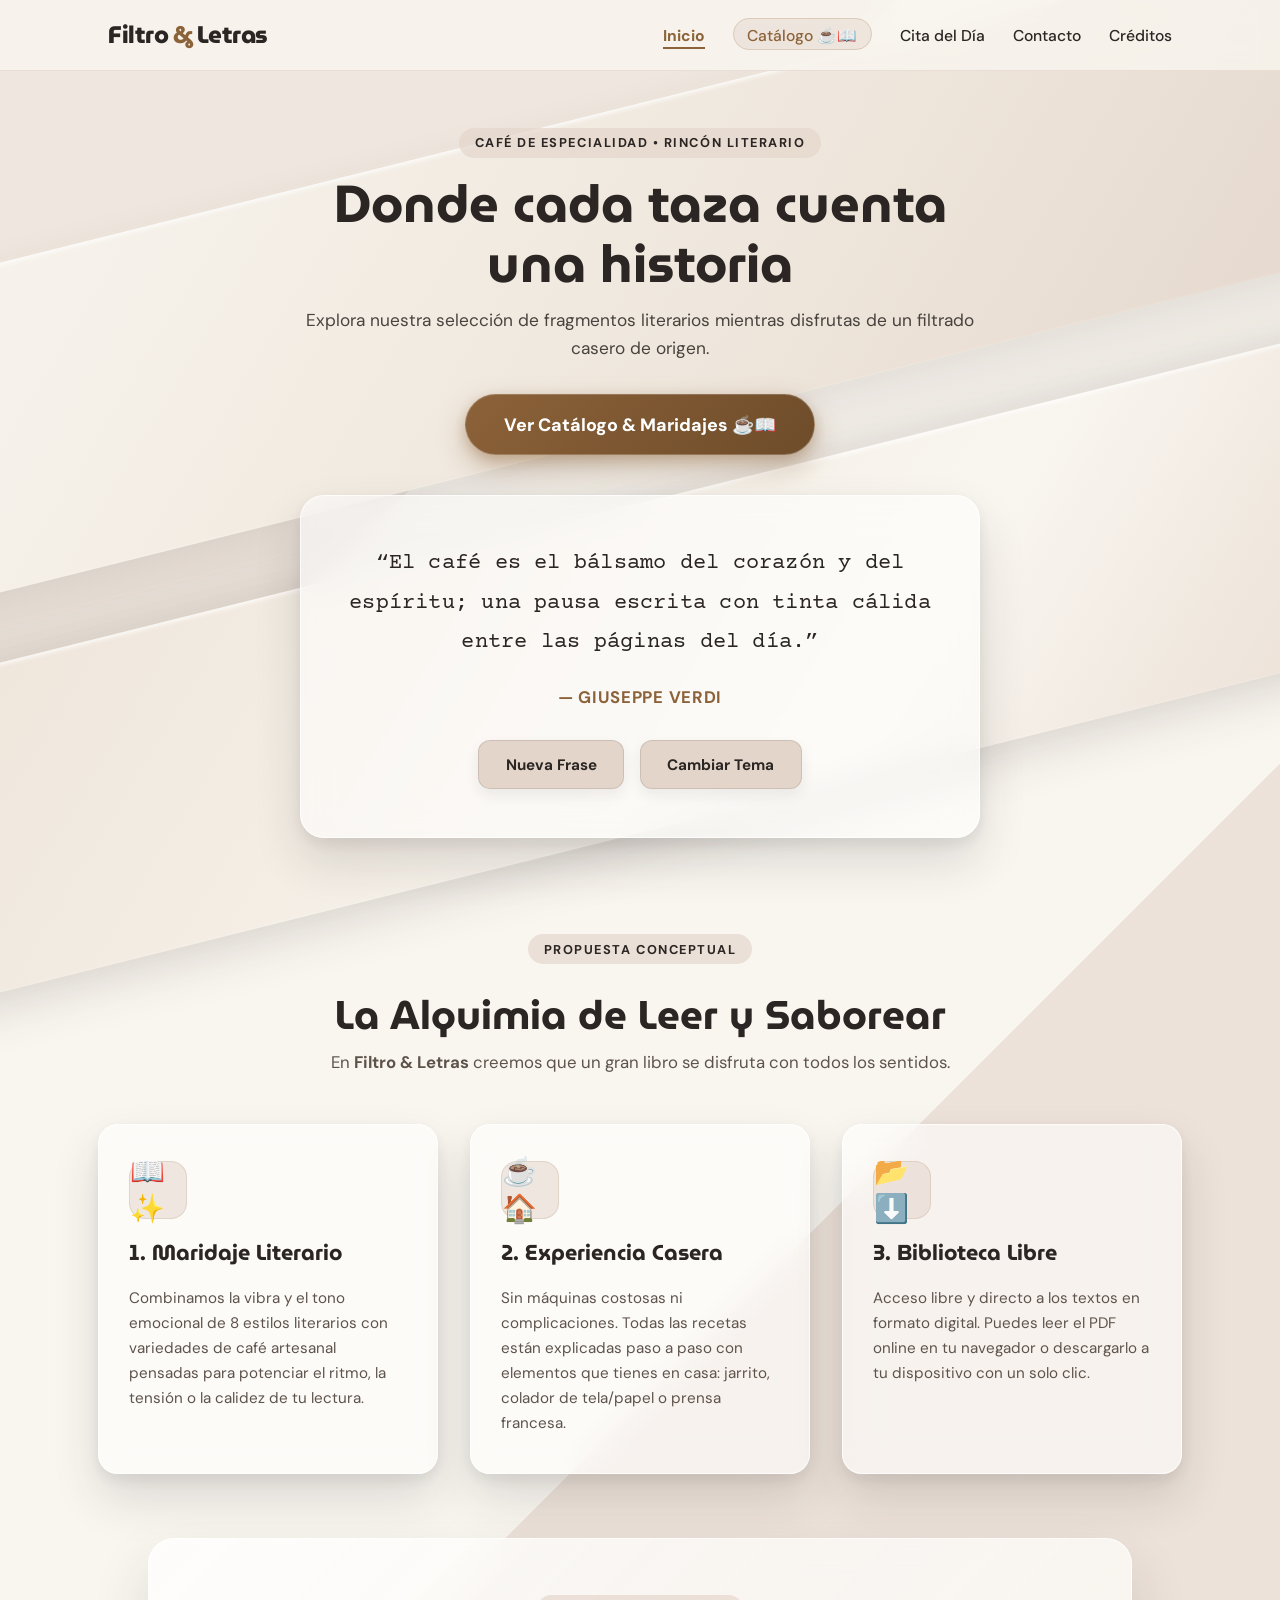
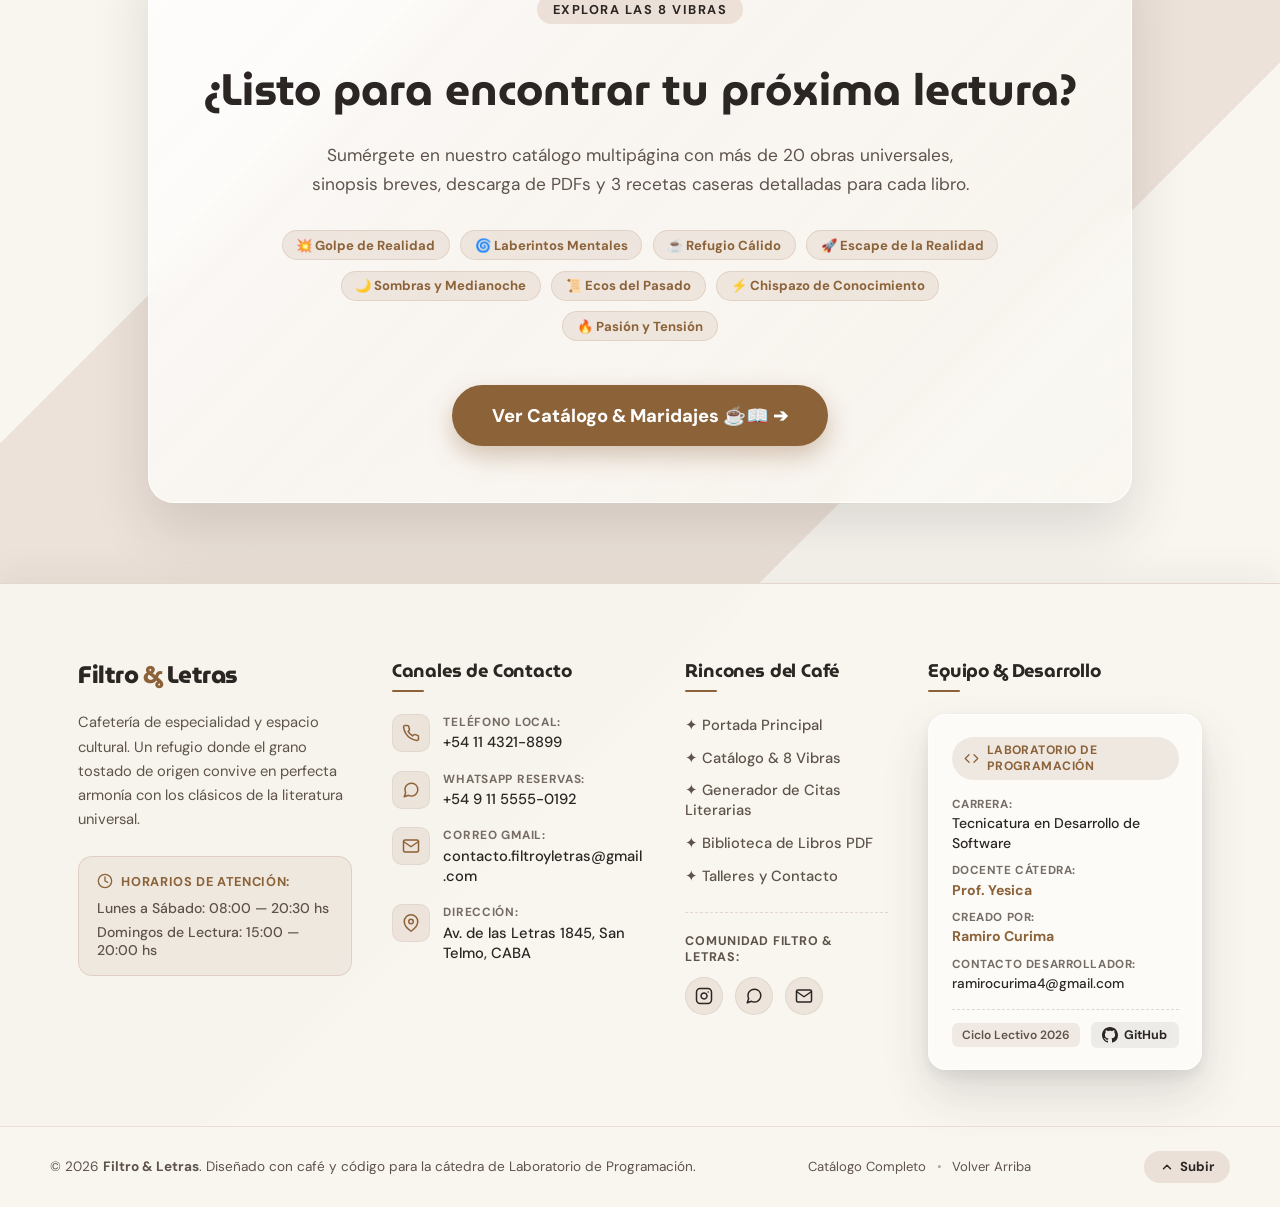
==== commit 0075089c: "Se agrego la seccion de catalogo de libros y maridajes de cafe casero" ====
--- a/index.html
+++ b/index.html
@@ -3,17 +3,18 @@
 <head>
   <meta charset="UTF-8">
   <meta name="viewport" content="width=device-width, initial-scale=1.0">
-  <title>Filtro &amp; Letras | Café de Especialidad &amp; Literatura</title>
+  <title>Filtro &amp; Letras | Maridaje Literario &amp; Café Casero</title>
   <link rel="stylesheet" href="style.css">
 </head>
 <body>
   <!-- Navegación Fija -->
   <header class="site-header">
     <div class="header-container">
-      <a href="#inicio" class="logo">Filtro <span>&amp;</span> Letras</a>
+      <a href="index.html" class="logo">Filtro <span>&amp;</span> Letras</a>
       <nav class="main-nav" aria-label="Navegación principal">
         <ul>
-          <li><a href="#inicio">Inicio</a></li>
+          <li><a href="index.html" class="nav-activo">Inicio</a></li>
+          <li><a href="catalogo.html" class="nav-destacado">Catálogo ☕📖</a></li>
           <li><a href="#tarjeta">Cita del Día</a></li>
           <li><a href="#contacto">Contacto</a></li>
           <li><a href="#creditos">Créditos</a></li>
@@ -23,21 +24,106 @@
   </header>
 
   <!-- Contenido Principal / Sección Hero -->
-  <main id="inicio" class="hero">
-    <div class="hero-intro">
-      <span class="badge">Café de Especialidad &bull; Rincón Literario</span>
-      <h1>Donde cada taza cuenta una historia</h1>
-      <p class="subtitle">Explora nuestra selección de fragmentos literarios mientras disfrutas de un filtrado de origen.</p>
-    </div>
-
-    <!-- Tarjeta Principal Glassmorphism -->
-    <section id="tarjeta" aria-live="polite">
-      <p id="texto-frase">“El café es el bálsamo del corazón y del espíritu; una pausa escrita con tinta cálida entre las páginas del día.”</p>
-      <p id="autor-frase">— Giuseppe Verdi</p>
-
-      <div class="acciones-tarjeta">
-        <button id="btn-nueva-frase" type="button">Nueva Frase</button>
-        <button id="btn-cambiar-tema" type="button">Cambiar Tema</button>
+  <main id="inicio">
+    <section class="hero">
+      <div class="hero-intro">
+        <span class="badge">Café de Especialidad &bull; Rincón Literario</span>
+        <h1>Donde cada taza cuenta una historia</h1>
+        <p class="subtitle">Explora nuestra selección de fragmentos literarios mientras disfrutas de un filtrado casero de origen.</p>
+        
+        <!-- CTA Prominente en el Hero -->
+        <div class="hero-cta-wrapper">
+          <a href="catalogo.html" class="btn-cta-hero">
+            Ver Catálogo &amp; Maridajes ☕📖
+          </a>
+        </div>
+      </div>
+
+      <!-- Tarjeta Principal Glassmorphism (Cita del Día) -->
+      <section id="tarjeta" aria-live="polite">
+        <p id="texto-frase">“El café es el bálsamo del corazón y del espíritu; una pausa escrita con tinta cálida entre las páginas del día.”</p>
+        <p id="autor-frase">— Giuseppe Verdi</p>
+
+        <div class="acciones-tarjeta">
+          <button id="btn-nueva-frase" type="button">Nueva Frase</button>
+          <button id="btn-cambiar-tema" type="button">Cambiar Tema</button>
+        </div>
+      </section>
+    </section>
+
+    <!-- Sección de Conceptos Clave (Pilares del Proyecto) -->
+    <section class="pilares-section">
+      <div class="pilares-container">
+        <div class="seccion-intro-texto">
+          <span class="badge">Propuesta Conceptual</span>
+          <h2>La Alquimia de Leer y Saborear</h2>
+          <p class="subtitulo-seccion">
+            En <strong>Filtro &amp; Letras</strong> creemos que un gran libro se disfruta con todos los sentidos.
+          </p>
+        </div>
+
+        <div class="pilares-grid">
+          <!-- Pilar 1 -->
+          <article class="pilar-card">
+            <div class="pilar-icono-wrapper">
+              <span>📖✨</span>
+            </div>
+            <h3>1. Maridaje Literario</h3>
+            <p>
+              Combinamos la vibra y el tono emocional de 8 estilos literarios con variedades de café artesanal pensadas para potenciar el ritmo, la tensión o la calidez de tu lectura.
+            </p>
+          </article>
+
+          <!-- Pilar 2 -->
+          <article class="pilar-card">
+            <div class="pilar-icono-wrapper">
+              <span>☕🏠</span>
+            </div>
+            <h3>2. Experiencia Casera</h3>
+            <p>
+              Sin máquinas costosas ni complicaciones. Todas las recetas están explicadas paso a paso con elementos que tienes en casa: jarrito, colador de tela/papel o prensa francesa.
+            </p>
+          </article>
+
+          <!-- Pilar 3 -->
+          <article class="pilar-card">
+            <div class="pilar-icono-wrapper">
+              <span>📂⬇️</span>
+            </div>
+            <h3>3. Biblioteca Libre</h3>
+            <p>
+              Acceso libre y directo a los textos en formato digital. Puedes leer el PDF online en tu navegador o descargarlo a tu dispositivo con un solo clic.
+            </p>
+          </article>
+        </div>
+      </div>
+    </section>
+
+    <!-- Sección Destacada CTA para ir al Catálogo -->
+    <section class="cta-catalogo-section">
+      <div class="cta-card">
+        <span class="badge">Explora las 8 Vibras</span>
+        <h2>¿Listo para encontrar tu próxima lectura?</h2>
+        <p class="cta-desc">
+          Sumérgete en nuestro catálogo multipágina con más de 20 obras universales, sinopsis breves, descarga de PDFs y 3 recetas caseras detalladas para cada libro.
+        </p>
+
+        <div class="cta-vibras-preview">
+          <span class="vibra-tag">💥 Golpe de Realidad</span>
+          <span class="vibra-tag">🌀 Laberintos Mentales</span>
+          <span class="vibra-tag">☕ Refugio Cálido</span>
+          <span class="vibra-tag">🚀 Escape de la Realidad</span>
+          <span class="vibra-tag">🌙 Sombras y Medianoche</span>
+          <span class="vibra-tag">📜 Ecos del Pasado</span>
+          <span class="vibra-tag">⚡ Chispazo de Conocimiento</span>
+          <span class="vibra-tag">🔥 Pasión y Tensión</span>
+        </div>
+
+        <div class="cta-boton-contenedor">
+          <a href="catalogo.html" class="btn-cta-primario">
+            Ver Catálogo &amp; Maridajes ☕📖 ➔
+          </a>
+        </div>
       </div>
     </section>
   </main>
@@ -48,7 +134,7 @@
 
       <!-- Columna 1: Identidad & Filosofía -->
       <div class="footer-col footer-brand">
-        <a href="#inicio" class="logo footer-logo">Filtro <span>&amp;</span> Letras</a>
+        <a href="index.html" class="logo footer-logo">Filtro <span>&amp;</span> Letras</a>
         <p class="brand-desc">
           Cafetería de especialidad y espacio cultural. Un refugio donde el grano tostado de origen convive en perfecta armonía con los clásicos de la literatura universal.
         </p>
@@ -125,11 +211,11 @@
       <div class="footer-col footer-links-col">
         <h3 class="footer-title">Rincones del Café</h3>
         <ul class="footer-nav-list">
-          <li><a href="#inicio">✦ Portada Principal</a></li>
+          <li><a href="index.html">✦ Portada Principal</a></li>
+          <li><a href="catalogo.html">✦ Catálogo &amp; 8 Vibras</a></li>
           <li><a href="#tarjeta">✦ Generador de Citas Literarias</a></li>
-          <li><a href="#menu-maridaje" onclick="alert('Sección Menú & Maridaje: Muy pronto disponible en carta digital.'); return false;">✦ Menú &amp; Maridaje de Granos</a></li>
-          <li><a href="#biblioteca" onclick="alert('Biblioteca & Catálogo Literario: Préstamos disponibles en salón.'); return false;">✦ Club de Lectura &amp; Libros</a></li>
-          <li><a href="#talleres" onclick="alert('Talleres de Escritura & Barismo: Inscripciones abiertas el primer sábado de cada mes.'); return false;">✦ Talleres y Noches de Poesía</a></li>
+          <li><a href="catalogo.html">✦ Biblioteca de Libros PDF</a></li>
+          <li><a href="#contacto">✦ Talleres y Contacto</a></li>
         </ul>
 
         <!-- Redes Sociales de la Cafetería -->
@@ -204,7 +290,7 @@
 
     </div>
 
-    <!-- Barra Inferior de Derechos y Accesos Secundarios -->
+    <!-- Barra Inferior de Derechos -->
     <div class="footer-bottom">
       <div class="footer-bottom-container">
         <p class="copyright-text">
@@ -212,11 +298,9 @@
         </p>
 
         <div class="footer-bottom-links">
-          <a href="#privacidad" onclick="alert('Privacidad: Este sitio es una demostración académica y no almacena datos de los usuarios.'); return false;">Política de Privacidad</a>
+          <a href="catalogo.html">Catálogo Completo</a>
           <span class="sep">&bull;</span>
-          <a href="#terminos" onclick="alert('Términos: Contenido literario de uso educativo y recreativo.'); return false;">Términos &amp; Condiciones</a>
-          <span class="sep">&bull;</span>
-          <a href="#libro" onclick="alert('Libro de Sugerencias: ¡Escríbenos a contacto.filtroyletras@gmail.com con tus recomendaciones literarias!'); return false;">Sugerencias Literarias</a>
+          <a href="#inicio">Volver Arriba</a>
         </div>
 
         <a href="#inicio" class="back-to-top" title="Volver al inicio" aria-label="Volver arriba">
--- a/style.css
+++ b/style.css
@@ -927,9 +927,1823 @@
 }
 
 /* ==========================================
-   RESPONSIVIDAD (MEDIA QUERIES)
+   SECCIÓN CATÁLOGO DE LECTURAS & MARIDAJE DE CAFÉ
+   ========================================== */
+.catalogo-section {
+  position: relative;
+  z-index: 1;
+  max-width: 1200px;
+  margin: 0 auto;
+  padding: 4.5rem 1.75rem 6rem;
+  display: flex;
+  flex-direction: column;
+  gap: 2.75rem;
+}
+
+.catalogo-intro {
+  text-align: center;
+  max-width: 760px;
+  margin: 0 auto;
+}
+
+.catalogo-titulo {
+  font-size: clamp(2rem, 3.8vw, 2.75rem);
+  line-height: 1.2;
+  margin-bottom: 0.85rem;
+  letter-spacing: -0.01em;
+}
+
+.catalogo-subtitulo {
+  font-size: 1.05rem;
+  line-height: 1.65;
+  color: var(--texto-secundario);
+}
+
+/* Controles: Buscador y Filtros */
+.catalogo-controles {
+  display: flex;
+  flex-direction: column;
+  gap: 1.75rem;
+  align-items: center;
+}
+
+/* Buscador en tiempo real */
+.buscador-caja {
+  position: relative;
+  width: 100%;
+  max-width: 580px;
+  display: flex;
+  align-items: center;
+}
+
+.icono-busqueda {
+  position: absolute;
+  left: 1.25rem;
+  width: 20px;
+  height: 20px;
+  color: var(--acento-cafe);
+  pointer-events: none;
+}
+
+#input-busqueda {
+  width: 100%;
+  font-family: 'DM Sans', sans-serif;
+  font-size: 1rem;
+  padding: 0.95rem 3rem 0.95rem 3.1rem;
+  border-radius: 999px;
+  background: var(--glass-bg);
+  backdrop-filter: blur(14px);
+  -webkit-backdrop-filter: blur(14px);
+  border: 1.5px solid var(--glass-border);
+  box-shadow: 0 8px 24px rgba(43, 38, 35, 0.06);
+  color: var(--texto-principal);
+  outline: none;
+  transition: all 0.25s ease;
+}
+
+#input-busqueda::placeholder {
+  color: var(--texto-secundario);
+  opacity: 0.75;
+}
+
+#input-busqueda:focus {
+  border-color: var(--acento-cafe);
+  box-shadow: 0 10px 28px rgba(140, 98, 57, 0.18), 0 0 0 3px rgba(140, 98, 57, 0.12);
+  background: rgba(255, 255, 255, 0.85);
+}
+
+.btn-limpiar-busqueda {
+  position: absolute;
+  right: 1.15rem;
+  display: none;
+  align-items: center;
+  justify-content: center;
+  width: 26px;
+  height: 26px;
+  border-radius: 50%;
+  background: rgba(43, 38, 35, 0.1);
+  color: var(--texto-principal);
+  border: none;
+  font-size: 1.2rem;
+  line-height: 1;
+  cursor: pointer;
+  transition: all 0.2s ease;
+}
+
+.btn-limpiar-busqueda:hover {
+  background: var(--acento-cafe);
+  color: #FFFFFF;
+}
+
+/* Navegación y Botones de Filtro (8 Categorías + Todas) */
+.filtros-categorias {
+  display: flex;
+  flex-wrap: wrap;
+  justify-content: center;
+  gap: 0.65rem 0.75rem;
+  max-width: 980px;
+}
+
+.filtro-btn {
+  font-family: 'DM Sans', sans-serif;
+  font-size: 0.88rem;
+  font-weight: 600;
+  display: inline-flex;
+  align-items: center;
+  gap: 0.45rem;
+  padding: 0.6rem 1.15rem;
+  border-radius: 999px;
+  border: 1px solid rgba(140, 98, 57, 0.18);
+  background: rgba(249, 246, 240, 0.75);
+  backdrop-filter: blur(10px);
+  -webkit-backdrop-filter: blur(10px);
+  color: var(--texto-principal);
+  cursor: pointer;
+  box-shadow: 0 4px 10px rgba(43, 38, 35, 0.04);
+  transition: all 0.25s cubic-bezier(0.2, 0.8, 0.2, 1);
+}
+
+.filtro-icono {
+  font-size: 1rem;
+  line-height: 1;
+}
+
+.filtro-btn:hover {
+  background: var(--btn-arena);
+  transform: translateY(-2px);
+  box-shadow: 0 6px 14px rgba(43, 38, 35, 0.09);
+  border-color: rgba(140, 98, 57, 0.35);
+}
+
+.filtro-btn.activo {
+  background: var(--acento-cafe);
+  color: #FFFFFF;
+  border-color: var(--acento-cafe);
+  box-shadow: 0 8px 18px rgba(140, 98, 57, 0.32);
+  transform: translateY(-1px);
+}
+
+.filtro-btn.activo .filtro-icono {
+  filter: drop-shadow(0 1px 2px rgba(0, 0, 0, 0.25));
+}
+
+/* Contador de Libros Encontrados */
+.catalogo-info {
+  display: flex;
+  justify-content: space-between;
+  align-items: center;
+  padding: 0.25rem 0.5rem;
+  border-bottom: 1px solid rgba(227, 213, 202, 0.7);
+}
+
+.contador-libros {
+  font-size: 0.95rem;
+  color: var(--texto-secundario);
+  font-weight: 500;
+}
+
+.contador-libros strong {
+  color: var(--acento-cafe);
+  font-weight: 700;
+}
+
+/* Grilla de Tarjetas de Libros */
+.grid-libros {
+  display: grid;
+  grid-template-columns: repeat(auto-fill, minmax(330px, 1fr));
+  gap: 2rem;
+  align-items: stretch;
+}
+
+/* Tarjeta individual de libro (Glassmorphism) */
+.libro-card {
+  position: relative;
+  background: var(--glass-bg);
+  backdrop-filter: blur(16px);
+  -webkit-backdrop-filter: blur(16px);
+  border: 1px solid var(--glass-border);
+  border-radius: 22px;
+  padding: 2rem 1.85rem;
+  box-shadow: var(--glass-shadow);
+  display: flex;
+  flex-direction: column;
+  justify-content: space-between;
+  gap: 1.35rem;
+  transition: transform 0.3s cubic-bezier(0.2, 0.8, 0.2, 1), box-shadow 0.3s ease, background 0.4s ease, border-color 0.4s ease;
+}
+
+.libro-card:hover {
+  transform: translateY(-5px);
+  box-shadow: 0 28px 56px rgba(43, 38, 35, 0.16), 0 8px 20px rgba(43, 38, 35, 0.08);
+}
+
+.libro-card-header {
+  display: flex;
+  flex-direction: column;
+  gap: 0.6rem;
+}
+
+.categoria-badge {
+  display: inline-flex;
+  align-items: center;
+  gap: 0.4rem;
+  align-self: flex-start;
+  font-size: 0.75rem;
+  font-weight: 700;
+  text-transform: uppercase;
+  letter-spacing: 0.05em;
+  color: var(--acento-cafe);
+  background: rgba(227, 213, 202, 0.55);
+  border: 1px solid rgba(140, 98, 57, 0.15);
+  padding: 0.35rem 0.85rem;
+  border-radius: 999px;
+}
+
+.libro-titulo {
+  font-size: 1.45rem;
+  font-weight: 700;
+  line-height: 1.25;
+  color: var(--texto-principal);
+  letter-spacing: -0.01em;
+}
+
+.libro-autor {
+  font-size: 0.95rem;
+  color: var(--texto-secundario);
+}
+
+.libro-autor strong {
+  color: var(--acento-cafe);
+  font-weight: 700;
+}
+
+.libro-card-body {
+  flex-grow: 1;
+}
+
+.libro-sinopsis {
+  font-size: 0.95rem;
+  line-height: 1.65;
+  color: var(--texto-secundario);
+}
+
+/* Botón de Descarga PDF */
+.libro-acciones {
+  display: flex;
+  flex-direction: column;
+  gap: 0.75rem;
+}
+
+.btn-descarga {
+  display: inline-flex;
+  align-items: center;
+  justify-content: center;
+  gap: 0.6rem;
+  font-family: 'DM Sans', sans-serif;
+  font-size: 0.96rem;
+  font-weight: 700;
+  text-decoration: none;
+  background: var(--acento-cafe);
+  color: #FFFFFF;
+  padding: 0.85rem 1.4rem;
+  border-radius: 12px;
+  box-shadow: 0 6px 16px rgba(140, 98, 57, 0.28);
+  transition: all 0.25s ease;
+}
+
+.btn-descarga:hover {
+  background: var(--acento-cafe-hover);
+  transform: translateY(-2px);
+  box-shadow: 0 10px 22px rgba(140, 98, 57, 0.38);
+  color: #FFFFFF;
+}
+
+.icono-descarga {
+  width: 18px;
+  height: 18px;
+  flex-shrink: 0;
+}
+
+/* Acordeón Desplegable con las 3 Recetas de Café Maridado */
+.maridaje-desplegable {
+  border-top: 1px dashed rgba(140, 98, 57, 0.25);
+  padding-top: 1rem;
+  transition: all 0.3s ease;
+}
+
+.maridaje-summary {
+  display: flex;
+  align-items: center;
+  justify-content: space-between;
+  list-style: none;
+  cursor: pointer;
+  padding: 0.45rem 0.25rem;
+  border-radius: 8px;
+  transition: color 0.2s ease;
+  user-select: none;
+}
+
+.maridaje-summary::-webkit-details-marker {
+  display: none;
+}
+
+.summary-left {
+  display: flex;
+  align-items: center;
+  gap: 0.5rem;
+}
+
+.summary-icono {
+  font-size: 1.15rem;
+}
+
+.summary-titulo {
+  font-size: 0.9rem;
+  font-weight: 700;
+  color: var(--acento-cafe);
+  letter-spacing: -0.01em;
+}
+
+.summary-flecha {
+  font-size: 1.1rem;
+  color: var(--acento-cafe);
+  transition: transform 0.3s cubic-bezier(0.2, 0.8, 0.2, 1);
+}
+
+.maridaje-desplegable[open] .summary-flecha {
+  transform: rotate(180deg);
+}
+
+.cafes-grid {
+  display: flex;
+  flex-direction: column;
+  gap: 0.85rem;
+  margin-top: 1rem;
+  animation: fadeIn 0.3s ease;
+}
+
+@keyframes fadeIn {
+  from {
+    opacity: 0;
+    transform: translateY(-6px);
+  }
+  to {
+    opacity: 1;
+    transform: translateY(0);
+  }
+}
+
+/* Tarjeta individual de cada receta de café */
+.cafe-card {
+  background: rgba(227, 213, 202, 0.32);
+  border: 1px solid rgba(140, 98, 57, 0.16);
+  border-radius: 14px;
+  padding: 1rem 1.15rem;
+  display: flex;
+  flex-direction: column;
+  gap: 0.55rem;
+  transition: background-color 0.25s ease, border-color 0.25s ease;
+}
+
+.cafe-card:hover {
+  background: rgba(227, 213, 202, 0.48);
+  border-color: rgba(140, 98, 57, 0.3);
+}
+
+.cafe-card-top {
+  display: flex;
+  flex-direction: column;
+  gap: 0.2rem;
+}
+
+.cafe-numero {
+  font-size: 0.7rem;
+  font-weight: 700;
+  text-transform: uppercase;
+  letter-spacing: 0.08em;
+  color: var(--acento-cafe);
+}
+
+.cafe-nombre {
+  font-family: 'DM Sans', sans-serif;
+  font-size: 0.98rem;
+  font-weight: 700;
+  color: var(--texto-principal);
+  line-height: 1.3;
+}
+
+.cafe-notas {
+  font-size: 0.82rem;
+  font-weight: 600;
+  color: var(--acento-cafe);
+  display: inline-block;
+  background: rgba(140, 98, 57, 0.08);
+  padding: 0.18rem 0.55rem;
+  border-radius: 6px;
+  width: fit-content;
+}
+
+.cafe-card-body {
+  display: flex;
+  flex-direction: column;
+  gap: 0.35rem;
+  margin-top: 0.15rem;
+}
+
+.cafe-dato {
+  font-size: 0.85rem;
+  line-height: 1.5;
+  color: var(--texto-secundario);
+}
+
+.cafe-dato strong {
+  color: var(--texto-principal);
+  font-weight: 600;
+}
+
+/* Estado Vacío de Búsqueda */
+.mensaje-vacio {
+  grid-column: 1 / -1;
+  text-align: center;
+  padding: 4rem 1.5rem;
+  background: var(--glass-bg);
+  backdrop-filter: blur(14px);
+  -webkit-backdrop-filter: blur(14px);
+  border: 1px dashed var(--glass-border);
+  border-radius: 20px;
+  display: flex;
+  flex-direction: column;
+  align-items: center;
+  gap: 1rem;
+}
+
+.vacio-icono {
+  font-size: 2.75rem;
+}
+
+.mensaje-vacio h3 {
+  font-size: 1.45rem;
+  color: var(--texto-principal);
+}
+
+.mensaje-vacio p {
+  color: var(--texto-secundario);
+  max-width: 480px;
+  font-size: 0.95rem;
+}
+
+.btn-reset {
+  font-family: 'DM Sans', sans-serif;
+  font-size: 0.92rem;
+  font-weight: 700;
+  background: var(--btn-arena);
+  color: var(--texto-principal);
+  border: 1px solid rgba(43, 38, 35, 0.12);
+  padding: 0.75rem 1.4rem;
+  border-radius: 10px;
+  cursor: pointer;
+  margin-top: 0.5rem;
+  transition: all 0.25s ease;
+}
+
+.btn-reset:hover {
+  background: var(--acento-cafe);
+  color: #FFFFFF;
+  transform: translateY(-2px);
+}
+
+/* ==========================================
+   MODO OSCURO (.modo-oscuro) PARA CATÁLOGO
+   ========================================== */
+body.modo-oscuro .catalogo-subtitulo,
+body.modo-oscuro .contador-libros {
+  color: #A9A29A;
+}
+
+body.modo-oscuro .contador-libros strong {
+  color: #E3D5CA;
+}
+
+body.modo-oscuro #input-busqueda {
+  background: rgba(32, 30, 28, 0.75);
+  border-color: rgba(255, 255, 255, 0.12);
+  color: #F5F2EB;
+}
+
+body.modo-oscuro #input-busqueda::placeholder {
+  color: #8C827A;
+}
+
+body.modo-oscuro #input-busqueda:focus {
+  border-color: #E3D5CA;
+  background: rgba(36, 34, 32, 0.95);
+  box-shadow: 0 10px 28px rgba(0, 0, 0, 0.4), 0 0 0 3px rgba(227, 213, 202, 0.15);
+}
+
+body.modo-oscuro .btn-limpiar-busqueda {
+  background: rgba(255, 255, 255, 0.1);
+  color: #F5F2EB;
+}
+
+body.modo-oscuro .btn-limpiar-busqueda:hover {
+  background: var(--acento-cafe);
+}
+
+body.modo-oscuro .filtro-btn {
+  background: rgba(34, 32, 30, 0.7);
+  border-color: rgba(255, 255, 255, 0.1);
+  color: #E6DFD5;
+}
+
+body.modo-oscuro .filtro-btn:hover {
+  background: rgba(227, 213, 202, 0.15);
+  color: #FFFFFF;
+  border-color: rgba(227, 213, 202, 0.3);
+}
+
+body.modo-oscuro .filtro-btn.activo {
+  background: var(--acento-cafe);
+  color: #FFFFFF;
+  border-color: var(--acento-cafe);
+  box-shadow: 0 8px 20px rgba(0, 0, 0, 0.5);
+}
+
+body.modo-oscuro .catalogo-info {
+  border-bottom-color: rgba(255, 255, 255, 0.1);
+}
+
+body.modo-oscuro .libro-card {
+  background: rgba(30, 28, 26, 0.68);
+  border-color: rgba(255, 255, 255, 0.1);
+  box-shadow: 0 20px 45px rgba(0, 0, 0, 0.45);
+}
+
+body.modo-oscuro .libro-card:hover {
+  box-shadow: 0 28px 56px rgba(0, 0, 0, 0.65);
+}
+
+body.modo-oscuro .categoria-badge {
+  background: rgba(227, 213, 202, 0.12);
+  border-color: rgba(227, 213, 202, 0.2);
+  color: #E3D5CA;
+}
+
+body.modo-oscuro .libro-titulo {
+  color: #F5F2EB;
+}
+
+body.modo-oscuro .libro-autor {
+  color: #A9A29A;
+}
+
+body.modo-oscuro .libro-autor strong {
+  color: #E3D5CA;
+}
+
+body.modo-oscuro .libro-sinopsis {
+  color: #C8BFB6;
+}
+
+body.modo-oscuro .maridaje-desplegable {
+  border-top-color: rgba(255, 255, 255, 0.12);
+}
+
+body.modo-oscuro .summary-titulo,
+body.modo-oscuro .summary-flecha {
+  color: #E3D5CA;
+}
+
+body.modo-oscuro .cafe-card {
+  background: rgba(255, 255, 255, 0.04);
+  border-color: rgba(255, 255, 255, 0.08);
+}
+
+body.modo-oscuro .cafe-card:hover {
+  background: rgba(255, 255, 255, 0.07);
+}
+
+body.modo-oscuro .cafe-numero {
+  color: #E3D5CA;
+}
+
+body.modo-oscuro .cafe-nombre {
+  color: #F5F2EB;
+}
+
+body.modo-oscuro .cafe-notas {
+  background: rgba(227, 213, 202, 0.1);
+  color: #E3D5CA;
+}
+
+body.modo-oscuro .cafe-dato {
+  color: #A9A29A;
+}
+
+body.modo-oscuro .cafe-dato strong {
+  color: #F5F2EB;
+}
+
+body.modo-oscuro .mensaje-vacio {
+  background: rgba(30, 28, 26, 0.65);
+  border-color: rgba(255, 255, 255, 0.1);
+}
+
+body.modo-oscuro .mensaje-vacio h3 {
+  color: #F5F2EB;
+}
+
+body.modo-oscuro .mensaje-vacio p {
+  color: #A9A29A;
+}
+
+body.modo-oscuro .btn-reset {
+  background: rgba(255, 255, 255, 0.1);
+  color: #F5F2EB;
+  border-color: rgba(255, 255, 255, 0.15);
+}
+
+body.modo-oscuro .btn-reset:hover {
+  background: var(--acento-cafe);
+}
+
+/* ==========================================
+   ELEMENTOS DE NAVEGACIÓN Y BOTÓN MODO OSCURO
+   ========================================== */
+.header-container {
+  display: flex;
+  align-items: center;
+  justify-content: space-between;
+  gap: 1.5rem;
+}
+
+.nav-activo {
+  color: var(--acento-cafe) !important;
+  font-weight: 700 !important;
+}
+
+.nav-activo::after {
+  width: 100% !important;
+}
+
+.nav-destacado {
+  color: var(--acento-cafe) !important;
+  font-weight: 700;
+  background: rgba(227, 213, 202, 0.45);
+  padding: 0.35rem 0.85rem;
+  border-radius: 999px;
+  border: 1px solid rgba(140, 98, 57, 0.2);
+  transition: all 0.25s ease;
+}
+
+.nav-destacado:hover {
+  background: var(--acento-cafe) !important;
+  color: #FFFFFF !important;
+  transform: translateY(-2px);
+}
+
+.btn-tema-mini {
+  font-family: 'DM Sans', sans-serif;
+  font-size: 0.82rem;
+  font-weight: 700;
+  background: rgba(227, 213, 202, 0.65);
+  color: var(--texto-principal);
+  border: 1px solid rgba(43, 38, 35, 0.12);
+  padding: 0.45rem 0.9rem;
+  border-radius: 999px;
+  cursor: pointer;
+  display: inline-flex;
+  align-items: center;
+  gap: 0.35rem;
+  box-shadow: 0 4px 10px rgba(43, 38, 35, 0.05);
+  transition: all 0.2s ease;
+}
+
+.btn-tema-mini:hover {
+  background: var(--btn-arena-hover);
+  transform: translateY(-2px);
+  box-shadow: 0 6px 14px rgba(43, 38, 35, 0.1);
+}
+
+/* ==========================================
+   LANDING PAGE: HERO CTA & PILARES CONCEPTUALES
+   ========================================== */
+.hero-cta-wrapper {
+  margin-top: 2rem;
+  display: flex;
+  justify-content: center;
+}
+
+.btn-cta-hero {
+  display: inline-flex;
+  align-items: center;
+  gap: 0.65rem;
+  font-family: 'DM Sans', sans-serif;
+  font-size: 1.12rem;
+  font-weight: 800;
+  text-decoration: none;
+  background: linear-gradient(135deg, #8C6239 0%, #6e4c2a 100%);
+  color: #FFFFFF;
+  padding: 1.1rem 2.4rem;
+  border-radius: 999px;
+  box-shadow: 0 12px 28px rgba(140, 98, 57, 0.38), 0 4px 12px rgba(140, 98, 57, 0.25);
+  transition: all 0.3s cubic-bezier(0.2, 0.8, 0.2, 1);
+  border: 1px solid rgba(255, 255, 255, 0.2);
+}
+
+.btn-cta-hero:hover {
+  background: linear-gradient(135deg, #6e4c2a 0%, #52381e 100%);
+  transform: translateY(-4px) scale(1.02);
+  box-shadow: 0 16px 36px rgba(140, 98, 57, 0.45);
+  color: #FFFFFF;
+}
+
+/* Pilares Conceptuales */
+.pilares-section {
+  position: relative;
+  z-index: 1;
+  max-width: 1140px;
+  margin: 1rem auto 4rem;
+  padding: 0 1.75rem;
+}
+
+.pilares-container {
+  display: flex;
+  flex-direction: column;
+  gap: 3rem;
+}
+
+.seccion-intro-texto {
+  text-align: center;
+  max-width: 680px;
+  margin: 0 auto;
+}
+
+.seccion-intro-texto h2 {
+  font-size: clamp(1.85rem, 3.5vw, 2.5rem);
+  line-height: 1.25;
+  margin: 0.6rem 0;
+}
+
+.subtitulo-seccion {
+  font-size: 1.05rem;
+  color: var(--texto-secundario);
+  line-height: 1.6;
+}
+
+.pilares-grid {
+  display: grid;
+  grid-template-columns: repeat(3, 1fr);
+  gap: 2rem;
+}
+
+.pilar-card {
+  background: var(--glass-bg);
+  backdrop-filter: blur(14px);
+  -webkit-backdrop-filter: blur(14px);
+  border: 1px solid var(--glass-border);
+  border-radius: 20px;
+  padding: 2.25rem 1.85rem;
+  box-shadow: var(--glass-shadow);
+  display: flex;
+  flex-direction: column;
+  gap: 1rem;
+  transition: transform 0.3s ease, box-shadow 0.3s ease;
+}
+
+.pilar-card:hover {
+  transform: translateY(-5px);
+  box-shadow: 0 24px 48px rgba(43, 38, 35, 0.14);
+}
+
+.pilar-icono-wrapper {
+  width: 58px;
+  height: 58px;
+  border-radius: 16px;
+  background: rgba(227, 213, 202, 0.55);
+  display: flex;
+  align-items: center;
+  justify-content: center;
+  font-size: 1.75rem;
+  border: 1px solid rgba(140, 98, 57, 0.15);
+}
+
+.pilar-card h3 {
+  font-size: 1.35rem;
+  color: var(--texto-principal);
+}
+
+.pilar-card p {
+  font-size: 0.95rem;
+  line-height: 1.65;
+  color: var(--texto-secundario);
+}
+
+/* Sección CTA Destacada */
+.cta-catalogo-section {
+  position: relative;
+  z-index: 1;
+  max-width: 1040px;
+  margin: 2rem auto 5rem;
+  padding: 0 1.75rem;
+}
+
+.cta-card {
+  background: linear-gradient(135deg, rgba(255, 255, 255, 0.75) 0%, rgba(249, 246, 240, 0.85) 100%);
+  backdrop-filter: blur(18px);
+  -webkit-backdrop-filter: blur(18px);
+  border: 1.5px solid var(--glass-border);
+  border-radius: 26px;
+  padding: 3.5rem 3rem;
+  box-shadow: 0 28px 58px rgba(43, 38, 35, 0.14);
+  text-align: center;
+  display: flex;
+  flex-direction: column;
+  align-items: center;
+  gap: 1.5rem;
+}
+
+.cta-card h2 {
+  font-size: clamp(2rem, 3.8vw, 2.75rem);
+  line-height: 1.2;
+}
+
+.cta-desc {
+  max-width: 660px;
+  font-size: 1.08rem;
+  line-height: 1.65;
+  color: var(--texto-secundario);
+}
+
+.cta-vibras-preview {
+  display: flex;
+  flex-wrap: wrap;
+  justify-content: center;
+  gap: 0.65rem;
+  max-width: 760px;
+  margin: 0.5rem 0;
+}
+
+.vibra-tag {
+  font-size: 0.82rem;
+  font-weight: 700;
+  color: var(--acento-cafe);
+  background: rgba(227, 213, 202, 0.5);
+  border: 1px solid rgba(140, 98, 57, 0.15);
+  padding: 0.35rem 0.85rem;
+  border-radius: 999px;
+}
+
+.cta-boton-contenedor {
+  margin-top: 0.75rem;
+}
+
+.btn-cta-primario {
+  display: inline-flex;
+  align-items: center;
+  gap: 0.75rem;
+  font-family: 'DM Sans', sans-serif;
+  font-size: 1.15rem;
+  font-weight: 800;
+  text-decoration: none;
+  background: var(--acento-cafe);
+  color: #FFFFFF;
+  padding: 1.15rem 2.5rem;
+  border-radius: 999px;
+  box-shadow: 0 10px 24px rgba(140, 98, 57, 0.35);
+  transition: all 0.3s cubic-bezier(0.2, 0.8, 0.2, 1);
+}
+
+.btn-cta-primario:hover {
+  background: var(--acento-cafe-hover);
+  transform: translateY(-3px) scale(1.02);
+  box-shadow: 0 16px 34px rgba(140, 98, 57, 0.45);
+  color: #FFFFFF;
+}
+
+/* ==========================================
+   PÁGINA CATÁLOGO (catalogo.html)
+   ========================================== */
+.catalogo-page-container {
+  position: relative;
+  z-index: 1;
+  max-width: 1220px;
+  margin: 0 auto;
+  padding: 7.5rem 1.75rem 6rem;
+  display: flex;
+  flex-direction: column;
+  gap: 3rem;
+}
+
+.catalogo-hero-header {
+  display: flex;
+  flex-direction: column;
+  gap: 2.25rem;
+  text-align: center;
+}
+
+.catalogo-info-bar {
+  display: flex;
+  justify-content: center;
+  align-items: center;
+  padding-top: 0.5rem;
+}
+
+/* Grilla del Catálogo */
+.grid-catalogo {
+  display: grid;
+  grid-template-columns: repeat(auto-fill, minmax(330px, 1fr));
+  gap: 2.25rem;
+  align-items: stretch;
+}
+
+/* Tarjeta Sencilla y no saturada del Catálogo */
+.catalogo-card {
+  position: relative;
+  background: var(--glass-bg);
+  backdrop-filter: blur(16px);
+  -webkit-backdrop-filter: blur(16px);
+  border: 1px solid var(--glass-border);
+  border-radius: 22px;
+  padding: 1.85rem 1.65rem;
+  box-shadow: var(--glass-shadow);
+  display: flex;
+  flex-direction: column;
+  justify-content: space-between;
+  gap: 1.35rem;
+  transition: transform 0.3s cubic-bezier(0.2, 0.8, 0.2, 1), box-shadow 0.3s ease, border-color 0.3s ease;
+}
+
+.catalogo-card:hover {
+  transform: translateY(-6px);
+  box-shadow: 0 24px 50px rgba(43, 38, 35, 0.16), 0 8px 18px rgba(43, 38, 35, 0.08);
+  border-color: rgba(140, 98, 57, 0.35);
+}
+
+.card-portada-visual {
+  display: flex;
+  align-items: center;
+  justify-content: space-between;
+  gap: 1rem;
+}
+
+.portada-emblema {
+  width: 48px;
+  height: 48px;
+  border-radius: 12px;
+  background: rgba(227, 213, 202, 0.55);
+  border: 1px solid rgba(140, 98, 57, 0.18);
+  display: flex;
+  align-items: center;
+  justify-content: center;
+  font-size: 1.3rem;
+  position: relative;
+}
+
+.emblema-cafe {
+  font-size: 0.85rem;
+  position: absolute;
+  bottom: 2px;
+  right: 2px;
+}
+
+.card-categoria-tag {
+  font-size: 0.74rem;
+  font-weight: 700;
+  text-transform: uppercase;
+  letter-spacing: 0.05em;
+  color: var(--acento-cafe);
+  background: rgba(227, 213, 202, 0.45);
+  border: 1px solid rgba(140, 98, 57, 0.15);
+  padding: 0.3rem 0.75rem;
+  border-radius: 999px;
+}
+
+.card-info {
+  display: flex;
+  flex-direction: column;
+  gap: 0.5rem;
+  flex-grow: 1;
+}
+
+.card-titulo {
+  font-size: 1.4rem;
+  font-weight: 700;
+  line-height: 1.25;
+  color: var(--texto-principal);
+  letter-spacing: -0.01em;
+}
+
+.card-autor {
+  font-size: 0.92rem;
+  color: var(--texto-secundario);
+}
+
+.card-autor strong {
+  color: var(--acento-cafe);
+}
+
+.card-resumen {
+  font-size: 0.94rem;
+  line-height: 1.6;
+  color: var(--texto-secundario);
+  margin-top: 0.35rem;
+}
+
+.card-footer-acciones {
+  margin-top: 0.5rem;
+}
+
+/* Fila de botones de lectura y descarga */
+.card-botones-lectura {
+  display: flex;
+  gap: 0.65rem;
+  margin-top: 0.5rem;
+}
+
+.btn-card-accion {
+  flex: 1;
+  display: inline-flex;
+  align-items: center;
+  justify-content: center;
+  gap: 0.45rem;
+  font-family: 'DM Sans', sans-serif;
+  font-size: 0.88rem;
+  font-weight: 700;
+  text-decoration: none;
+  padding: 0.75rem 0.65rem;
+  border-radius: 12px;
+  transition: all 0.25s ease;
+  text-align: center;
+  white-space: nowrap;
+}
+
+.btn-leer-online {
+  background: var(--btn-arena);
+  color: var(--texto-principal);
+  border: 1px solid rgba(43, 38, 35, 0.12);
+  box-shadow: 0 4px 10px rgba(43, 38, 35, 0.04);
+}
+
+.btn-leer-online:hover {
+  background: var(--btn-arena-hover);
+  transform: translateY(-2px);
+  box-shadow: 0 6px 14px rgba(43, 38, 35, 0.1);
+}
+
+.btn-descargar-pdf {
+  background: var(--acento-cafe);
+  color: #FFFFFF;
+  border: 1px solid var(--acento-cafe);
+  box-shadow: 0 4px 12px rgba(140, 98, 57, 0.25);
+}
+
+.btn-descargar-pdf:hover {
+  background: var(--acento-cafe-hover);
+  color: #FFFFFF;
+  transform: translateY(-2px);
+  box-shadow: 0 8px 18px rgba(140, 98, 57, 0.35);
+}
+
+/* Acordeón de Maridaje de Café en la tarjeta */
+.maridaje-acordeon {
+  border-top: 1px dashed rgba(140, 98, 57, 0.25);
+  padding-top: 0.85rem;
+  margin-top: 0.5rem;
+}
+
+.btn-ver-maridaje {
+  display: flex;
+  align-items: center;
+  justify-content: space-between;
+  list-style: none;
+  cursor: pointer;
+  padding: 0.7rem 1rem;
+  border-radius: 12px;
+  background: rgba(227, 213, 202, 0.55);
+  color: var(--acento-cafe);
+  font-family: 'DM Sans', sans-serif;
+  font-size: 0.88rem;
+  font-weight: 700;
+  border: 1px solid rgba(140, 98, 57, 0.2);
+  box-shadow: 0 2px 8px rgba(43, 38, 35, 0.04);
+  transition: all 0.25s ease;
+  user-select: none;
+}
+
+.btn-ver-maridaje::-webkit-details-marker {
+  display: none;
+}
+
+.btn-ver-maridaje:hover {
+  background: var(--btn-arena);
+  transform: translateY(-1px);
+  box-shadow: 0 4px 12px rgba(140, 98, 57, 0.12);
+}
+
+.summary-flecha {
+  font-size: 1rem;
+  transition: transform 0.3s cubic-bezier(0.2, 0.8, 0.2, 1);
+}
+
+.maridaje-acordeon[open] .summary-flecha {
+  transform: rotate(180deg);
+}
+
+.maridaje-recetas-desplegadas {
+  display: flex;
+  flex-direction: column;
+  gap: 1.15rem;
+  margin-top: 1rem;
+  animation: fadeIn 0.3s ease;
+}
+
+.maridaje-intro-nota {
+  font-size: 0.82rem;
+  color: var(--texto-secundario);
+  text-align: center;
+  padding: 0.25rem 0.5rem;
+}
+
+/* Tarjeta individual de receta en el catálogo */
+.cafe-receta-item {
+  background: rgba(227, 213, 202, 0.35);
+  border: 1px solid rgba(140, 98, 57, 0.2);
+  border-radius: 16px;
+  padding: 1.15rem 1.25rem;
+  display: flex;
+  flex-direction: column;
+  gap: 0.75rem;
+  transition: background-color 0.25s ease;
+}
+
+.cafe-receta-item:hover {
+  background: rgba(227, 213, 202, 0.5);
+}
+
+.cafe-receta-header {
+  display: flex;
+  flex-direction: column;
+  gap: 0.2rem;
+}
+
+.cafe-receta-num {
+  font-size: 0.7rem;
+  font-weight: 800;
+  text-transform: uppercase;
+  letter-spacing: 0.08em;
+  color: var(--acento-cafe);
+}
+
+.cafe-receta-titulo {
+  font-family: 'DM Sans', sans-serif;
+  font-size: 1.05rem;
+  font-weight: 700;
+  color: var(--texto-principal);
+}
+
+.cafe-receta-notas {
+  font-size: 0.84rem;
+  line-height: 1.45;
+  color: var(--texto-secundario);
+}
+
+.cafe-receta-cuerpo {
+  display: flex;
+  flex-direction: column;
+  gap: 0.75rem;
+  border-top: 1px solid rgba(140, 98, 57, 0.12);
+  padding-top: 0.75rem;
+}
+
+.cafe-bloque-label {
+  display: block;
+  font-size: 0.76rem;
+  font-weight: 700;
+  text-transform: uppercase;
+  letter-spacing: 0.05em;
+  color: var(--acento-cafe);
+  margin-bottom: 0.3rem;
+}
+
+/* ==========================================
+   FICHA DE DETALLE DEL LIBRO (libro.html)
+   ========================================== */
+.ficha-page-container {
+  position: relative;
+  z-index: 1;
+  max-width: 1220px;
+  margin: 0 auto;
+  padding: 7.5rem 1.75rem 6rem;
+}
+
+.ficha-wrapper {
+  display: flex;
+  flex-direction: column;
+  gap: 2rem;
+}
+
+.detalle-topbar {
+  display: flex;
+  align-items: center;
+  justify-content: space-between;
+  flex-wrap: wrap;
+  gap: 1rem;
+}
+
+.btn-volver-catalogo {
+  display: inline-flex;
+  align-items: center;
+  gap: 0.5rem;
+  font-family: 'DM Sans', sans-serif;
+  font-size: 0.92rem;
+  font-weight: 700;
+  text-decoration: none;
+  background: var(--btn-arena);
+  color: var(--texto-principal);
+  padding: 0.65rem 1.25rem;
+  border-radius: 999px;
+  border: 1px solid rgba(43, 38, 35, 0.1);
+  box-shadow: 0 4px 12px rgba(43, 38, 35, 0.06);
+  transition: all 0.25s ease;
+}
+
+.btn-volver-catalogo:hover {
+  background: var(--acento-cafe);
+  color: #FFFFFF;
+  transform: translateX(-3px);
+}
+
+.categoria-badge-detalle {
+  font-size: 0.82rem;
+  font-weight: 700;
+  text-transform: uppercase;
+  letter-spacing: 0.06em;
+  color: var(--acento-cafe);
+  background: rgba(227, 213, 202, 0.65);
+  border: 1px solid rgba(140, 98, 57, 0.2);
+  padding: 0.45rem 1rem;
+  border-radius: 999px;
+}
+
+/* Grid en 2 Secciones Principales */
+.detalle-grid-principal {
+  display: grid;
+  grid-template-columns: 1fr 1.35fr;
+  gap: 2.5rem;
+  align-items: start;
+}
+
+/* Sección A: Lectura Card */
+.seccion-lectura-card {
+  position: sticky;
+  top: 90px;
+  background: var(--glass-bg);
+  backdrop-filter: blur(18px);
+  -webkit-backdrop-filter: blur(18px);
+  border: 1px solid var(--glass-border);
+  border-radius: 24px;
+  padding: 2.5rem 2.25rem;
+  box-shadow: var(--glass-shadow);
+  display: flex;
+  flex-direction: column;
+  gap: 1.75rem;
+}
+
+.lectura-header {
+  display: flex;
+  flex-direction: column;
+  gap: 0.45rem;
+}
+
+.lectura-label {
+  font-size: 0.78rem;
+  font-weight: 700;
+  text-transform: uppercase;
+  letter-spacing: 0.08em;
+  color: var(--acento-cafe);
+}
+
+.lectura-titulo {
+  font-size: clamp(1.85rem, 3.2vw, 2.4rem);
+  line-height: 1.2;
+  color: var(--texto-principal);
+}
+
+.lectura-autor {
+  font-size: 1.05rem;
+  color: var(--texto-secundario);
+}
+
+.lectura-autor strong {
+  color: var(--acento-cafe);
+}
+
+.lectura-sinopsis-box {
+  display: flex;
+  flex-direction: column;
+  gap: 0.75rem;
+  background: rgba(227, 213, 202, 0.28);
+  border: 1px solid rgba(140, 98, 57, 0.15);
+  border-radius: 16px;
+  padding: 1.35rem 1.45rem;
+}
+
+.sinopsis-titulo {
+  font-size: 1.05rem;
+  font-weight: 700;
+  color: var(--texto-principal);
+}
+
+.sinopsis-texto {
+  font-size: 0.98rem;
+  line-height: 1.7;
+  color: var(--texto-secundario);
+}
+
+.lectura-acciones {
+  display: flex;
+  flex-direction: column;
+  gap: 0.85rem;
+}
+
+.btn-accion-lectura {
+  display: flex;
+  align-items: center;
+  justify-content: center;
+  gap: 0.65rem;
+  font-family: 'DM Sans', sans-serif;
+  font-size: 1rem;
+  font-weight: 700;
+  text-decoration: none;
+  padding: 0.95rem 1.5rem;
+  border-radius: 14px;
+  transition: all 0.25s ease;
+}
+
+.btn-leer-online {
+  background: var(--btn-arena);
+  color: var(--texto-principal);
+  border: 1px solid rgba(43, 38, 35, 0.12);
+  box-shadow: 0 4px 12px rgba(43, 38, 35, 0.06);
+}
+
+.btn-leer-online:hover {
+  background: var(--btn-arena-hover);
+  transform: translateY(-2px);
+  box-shadow: 0 8px 18px rgba(43, 38, 35, 0.12);
+}
+
+.btn-descargar-pdf {
+  background: var(--acento-cafe);
+  color: #FFFFFF;
+  box-shadow: 0 8px 20px rgba(140, 98, 57, 0.32);
+}
+
+.btn-descargar-pdf:hover {
+  background: var(--acento-cafe-hover);
+  transform: translateY(-2px);
+  box-shadow: 0 12px 26px rgba(140, 98, 57, 0.42);
+  color: #FFFFFF;
+}
+
+/* Sección B: Maridaje de Café (3 Recetas Caseras Detalladas) */
+.seccion-maridaje-card {
+  background: var(--glass-bg);
+  backdrop-filter: blur(18px);
+  -webkit-backdrop-filter: blur(18px);
+  border: 1px solid var(--glass-border);
+  border-radius: 24px;
+  padding: 2.5rem 2.25rem;
+  box-shadow: var(--glass-shadow);
+  display: flex;
+  flex-direction: column;
+  gap: 2rem;
+}
+
+.maridaje-seccion-header {
+  border-bottom: 1px solid rgba(140, 98, 57, 0.18);
+  padding-bottom: 1.35rem;
+}
+
+.maridaje-badge {
+  display: inline-block;
+  font-size: 0.76rem;
+  font-weight: 700;
+  text-transform: uppercase;
+  letter-spacing: 0.08em;
+  color: var(--acento-cafe);
+  background: rgba(140, 98, 57, 0.1);
+  padding: 0.3rem 0.8rem;
+  border-radius: 999px;
+  margin-bottom: 0.6rem;
+}
+
+.maridaje-titulo {
+  font-size: 1.85rem;
+  line-height: 1.25;
+  color: var(--texto-principal);
+  margin-bottom: 0.5rem;
+}
+
+.maridaje-subtitulo {
+  font-size: 0.95rem;
+  line-height: 1.6;
+  color: var(--texto-secundario);
+}
+
+.recetas-cafes-lista {
+  display: flex;
+  flex-direction: column;
+  gap: 2rem;
+}
+
+/* Tarjeta Individual de Receta Casera */
+.receta-cafe-card {
+  background: rgba(227, 213, 202, 0.38);
+  border: 1.5px solid rgba(140, 98, 57, 0.2);
+  border-radius: 20px;
+  padding: 1.85rem 1.65rem;
+  display: flex;
+  flex-direction: column;
+  gap: 1.25rem;
+  transition: all 0.25s ease;
+}
+
+.receta-cafe-card:hover {
+  background: rgba(227, 213, 202, 0.52);
+  border-color: rgba(140, 98, 57, 0.35);
+  box-shadow: 0 10px 24px rgba(43, 38, 35, 0.08);
+}
+
+.receta-header {
+  display: flex;
+  flex-direction: column;
+  gap: 0.35rem;
+}
+
+.receta-badge-num {
+  font-size: 0.72rem;
+  font-weight: 800;
+  text-transform: uppercase;
+  letter-spacing: 0.08em;
+  color: var(--acento-cafe);
+}
+
+.receta-nombre {
+  font-size: 1.35rem;
+  font-weight: 700;
+  color: var(--texto-principal);
+}
+
+.receta-notas {
+  font-size: 0.94rem;
+  line-height: 1.55;
+  color: var(--texto-secundario);
+}
+
+.receta-notas-tag {
+  font-weight: 700;
+  color: var(--acento-cafe);
+}
+
+/* Bloques de Ingredientes y Pasos */
+.receta-bloque {
+  display: flex;
+  flex-direction: column;
+  gap: 0.65rem;
+}
+
+.bloque-titulo {
+  font-family: 'DM Sans', sans-serif;
+  font-size: 0.95rem;
+  font-weight: 700;
+  color: var(--texto-principal);
+  display: flex;
+  align-items: center;
+  gap: 0.45rem;
+}
+
+.icono-bloque {
+  font-size: 1.1rem;
+}
+
+/* Lista Desordenada de Ingredientes (ul) */
+.lista-ingredientes {
+  list-style: none;
+  padding-left: 0.35rem;
+  display: flex;
+  flex-direction: column;
+  gap: 0.45rem;
+}
+
+.lista-ingredientes li {
+  position: relative;
+  padding-left: 1.5rem;
+  font-size: 0.93rem;
+  line-height: 1.5;
+  color: var(--texto-secundario);
+}
+
+.lista-ingredientes li::before {
+  content: "•";
+  position: absolute;
+  left: 0.35rem;
+  color: var(--acento-cafe);
+  font-size: 1.3rem;
+  line-height: 1;
+  top: -1px;
+}
+
+/* Lista Ordenada de Preparación Paso a Paso (ol) */
+.lista-pasos {
+  list-style: none;
+  counter-reset: paso-counter;
+  padding-left: 0;
+  display: flex;
+  flex-direction: column;
+  gap: 0.75rem;
+}
+
+.lista-pasos li {
+  counter-increment: paso-counter;
+  position: relative;
+  padding-left: 2.4rem;
+  font-size: 0.94rem;
+  line-height: 1.6;
+  color: var(--texto-secundario);
+}
+
+.lista-pasos li::before {
+  content: counter(paso-counter);
+  position: absolute;
+  left: 0;
+  top: 1px;
+  width: 22px;
+  height: 22px;
+  border-radius: 50%;
+  background: var(--acento-cafe);
+  color: #FFFFFF;
+  font-size: 0.75rem;
+  font-weight: 700;
+  display: flex;
+  align-items: center;
+  justify-content: center;
+}
+
+/* Estados Vacío y Cargando en la Ficha */
+.libro-no-encontrado,
+.ficha-cargando {
+  text-align: center;
+  padding: 5rem 2rem;
+  background: var(--glass-bg);
+  backdrop-filter: blur(14px);
+  border: 1px dashed var(--glass-border);
+  border-radius: 22px;
+  display: flex;
+  flex-direction: column;
+  align-items: center;
+  gap: 1.25rem;
+}
+
+.no-encontrado-icono {
+  font-size: 3.5rem;
+}
+
+/* ==========================================
+   MODO OSCURO (.modo-oscuro) PARA MULTIPÁGINA
+   ========================================== */
+body.modo-oscuro .nav-destacado {
+  background: rgba(227, 213, 202, 0.15);
+  border-color: rgba(227, 213, 202, 0.25);
+  color: #E3D5CA !important;
+}
+
+body.modo-oscuro .btn-tema-mini {
+  background: rgba(255, 255, 255, 0.08);
+  color: #F5F2EB;
+  border-color: rgba(255, 255, 255, 0.12);
+}
+
+body.modo-oscuro .pilar-card {
+  background: rgba(30, 28, 26, 0.7);
+  border-color: rgba(255, 255, 255, 0.1);
+  box-shadow: 0 16px 36px rgba(0, 0, 0, 0.45);
+}
+
+body.modo-oscuro .pilar-icono-wrapper {
+  background: rgba(255, 255, 255, 0.06);
+  border-color: rgba(255, 255, 255, 0.1);
+}
+
+body.modo-oscuro .pilar-card h3 {
+  color: #F5F2EB;
+}
+
+body.modo-oscuro .pilar-card p,
+body.modo-oscuro .subtitulo-seccion,
+body.modo-oscuro .cta-desc {
+  color: #A9A29A;
+}
+
+body.modo-oscuro .cta-card {
+  background: linear-gradient(135deg, rgba(35, 33, 31, 0.85) 0%, rgba(26, 24, 22, 0.95) 100%);
+  border-color: rgba(255, 255, 255, 0.12);
+  box-shadow: 0 28px 58px rgba(0, 0, 0, 0.65);
+}
+
+body.modo-oscuro .vibra-tag {
+  background: rgba(227, 213, 202, 0.12);
+  border-color: rgba(227, 213, 202, 0.2);
+  color: #E3D5CA;
+}
+
+body.modo-oscuro .catalogo-card {
+  background: rgba(30, 28, 26, 0.7);
+  border-color: rgba(255, 255, 255, 0.1);
+  box-shadow: 0 18px 40px rgba(0, 0, 0, 0.45);
+}
+
+body.modo-oscuro .catalogo-card:hover {
+  box-shadow: 0 26px 52px rgba(0, 0, 0, 0.65);
+  border-color: rgba(227, 213, 202, 0.3);
+}
+
+body.modo-oscuro .portada-emblema {
+  background: rgba(255, 255, 255, 0.06);
+  border-color: rgba(255, 255, 255, 0.1);
+}
+
+body.modo-oscuro .card-categoria-tag {
+  background: rgba(227, 213, 202, 0.12);
+  border-color: rgba(227, 213, 202, 0.2);
+  color: #E3D5CA;
+}
+
+body.modo-oscuro .card-titulo {
+  color: #F5F2EB;
+}
+
+body.modo-oscuro .card-autor,
+body.modo-oscuro .card-resumen {
+  color: #A9A29A;
+}
+
+body.modo-oscuro .card-autor strong {
+  color: #E3D5CA;
+}
+
+body.modo-oscuro .btn-ver-maridaje {
+  background: rgba(227, 213, 202, 0.12);
+  color: #E3D5CA;
+  border-color: rgba(227, 213, 202, 0.2);
+}
+
+body.modo-oscuro .btn-ver-maridaje:hover {
+  background: rgba(227, 213, 202, 0.2);
+  color: #FFFFFF;
+}
+
+body.modo-oscuro .maridaje-acordeon {
+  border-top-color: rgba(255, 255, 255, 0.1);
+}
+
+body.modo-oscuro .maridaje-intro-nota {
+  color: #A9A29A;
+}
+
+body.modo-oscuro .cafe-receta-item {
+  background: rgba(255, 255, 255, 0.04);
+  border-color: rgba(255, 255, 255, 0.08);
+}
+
+body.modo-oscuro .cafe-receta-item:hover {
+  background: rgba(255, 255, 255, 0.07);
+}
+
+body.modo-oscuro .cafe-receta-num {
+  color: #E3D5CA;
+}
+
+body.modo-oscuro .cafe-receta-titulo {
+  color: #F5F2EB;
+}
+
+body.modo-oscuro .cafe-receta-notas {
+  color: #C8BFB6;
+}
+
+body.modo-oscuro .cafe-receta-cuerpo {
+  border-top-color: rgba(255, 255, 255, 0.08);
+}
+
+body.modo-oscuro .cafe-bloque-label {
+  color: #E3D5CA;
+}
+
+body.modo-oscuro .btn-explorar-libro {
+  background: rgba(255, 255, 255, 0.08);
+  color: #F5F2EB;
+  border-color: rgba(255, 255, 255, 0.12);
+}
+
+body.modo-oscuro .btn-explorar-libro:hover {
+  background: var(--acento-cafe);
+  color: #FFFFFF;
+}
+
+/* Ficha en Modo Oscuro */
+body.modo-oscuro .btn-volver-catalogo {
+  background: rgba(255, 255, 255, 0.08);
+  color: #F5F2EB;
+  border-color: rgba(255, 255, 255, 0.12);
+}
+
+body.modo-oscuro .categoria-badge-detalle {
+  background: rgba(227, 213, 202, 0.12);
+  border-color: rgba(227, 213, 202, 0.2);
+  color: #E3D5CA;
+}
+
+body.modo-oscuro .seccion-lectura-card,
+body.modo-oscuro .seccion-maridaje-card {
+  background: rgba(30, 28, 26, 0.75);
+  border-color: rgba(255, 255, 255, 0.12);
+  box-shadow: 0 24px 50px rgba(0, 0, 0, 0.55);
+}
+
+body.modo-oscuro .lectura-label,
+body.modo-oscuro .maridaje-badge {
+  color: #E3D5CA;
+}
+
+body.modo-oscuro .lectura-titulo,
+body.modo-oscuro .maridaje-titulo,
+body.modo-oscuro .sinopsis-titulo,
+body.modo-oscuro .receta-nombre,
+body.modo-oscuro .bloque-titulo {
+  color: #F5F2EB;
+}
+
+body.modo-oscuro .lectura-autor,
+body.modo-oscuro .sinopsis-texto,
+body.modo-oscuro .maridaje-subtitulo,
+body.modo-oscuro .receta-notas,
+body.modo-oscuro .lista-ingredientes li,
+body.modo-oscuro .lista-pasos li {
+  color: #C8BFB6;
+}
+
+body.modo-oscuro .lectura-autor strong,
+body.modo-oscuro .receta-notas-tag {
+  color: #E3D5CA;
+}
+
+body.modo-oscuro .lectura-sinopsis-box {
+  background: rgba(255, 255, 255, 0.04);
+  border-color: rgba(255, 255, 255, 0.08);
+}
+
+body.modo-oscuro .btn-leer-online {
+  background: rgba(255, 255, 255, 0.08);
+  color: #F5F2EB;
+  border-color: rgba(255, 255, 255, 0.12);
+}
+
+body.modo-oscuro .btn-leer-online:hover {
+  background: rgba(255, 255, 255, 0.16);
+}
+
+body.modo-oscuro .receta-cafe-card {
+  background: rgba(255, 255, 255, 0.04);
+  border-color: rgba(255, 255, 255, 0.08);
+}
+
+body.modo-oscuro .receta-cafe-card:hover {
+  background: rgba(255, 255, 255, 0.07);
+}
+
+body.modo-oscuro .receta-badge-num {
+  color: #E3D5CA;
+}
+
+/* ==========================================
+   RESPONSIVIDAD (MEDIA QUERIES ACTUALIZADAS)
    ========================================== */
 @media (max-width: 1024px) {
+  .pilares-grid {
+    grid-template-columns: 1fr;
+    gap: 1.5rem;
+  }
+
+  .detalle-grid-principal {
+    grid-template-columns: 1fr;
+    gap: 2rem;
+  }
+
+  .seccion-lectura-card {
+    position: static;
+  }
+
   .footer-container {
     grid-template-columns: repeat(2, 1fr);
     gap: 3rem 2rem;
@@ -939,23 +2753,65 @@
 @media (max-width: 640px) {
   .header-container {
     flex-direction: column;
-    gap: 0.65rem;
+    gap: 0.75rem;
     padding: 0.85rem 1rem;
   }
 
   .main-nav ul {
-    gap: 1rem;
+    gap: 0.75rem;
     flex-wrap: wrap;
     justify-content: center;
   }
 
   .hero {
-    padding-top: 9.5rem;
-    padding-bottom: 3.5rem;
+    padding-top: 10rem;
+    padding-bottom: 2.5rem;
   }
 
-  #tarjeta {
-    padding: 2rem 1.5rem;
+  .catalogo-page-container,
+  .ficha-page-container {
+    padding-top: 10rem;
+    padding-left: 1rem;
+    padding-right: 1rem;
+  }
+
+  .cta-card {
+    padding: 2.5rem 1.5rem;
+  }
+
+  .btn-cta-hero,
+  .btn-cta-primario {
+    width: 100%;
+    justify-content: center;
+    padding: 1rem 1.5rem;
+    font-size: 1.02rem;
+  }
+
+  .filtros-categorias {
+    justify-content: flex-start;
+    overflow-x: auto;
+    flex-wrap: nowrap;
+    padding-bottom: 0.65rem;
+    width: 100%;
+    -webkit-overflow-scrolling: touch;
+  }
+
+  .filtro-btn {
+    flex-shrink: 0;
+  }
+
+  .grid-catalogo {
+    grid-template-columns: 1fr;
+    gap: 1.5rem;
+  }
+
+  .seccion-lectura-card,
+  .seccion-maridaje-card {
+    padding: 1.75rem 1.35rem;
+  }
+
+  .receta-cafe-card {
+    padding: 1.4rem 1.15rem;
   }
 
   .footer-container {
@@ -974,3 +2830,4 @@
     justify-content: center;
   }
 }
+
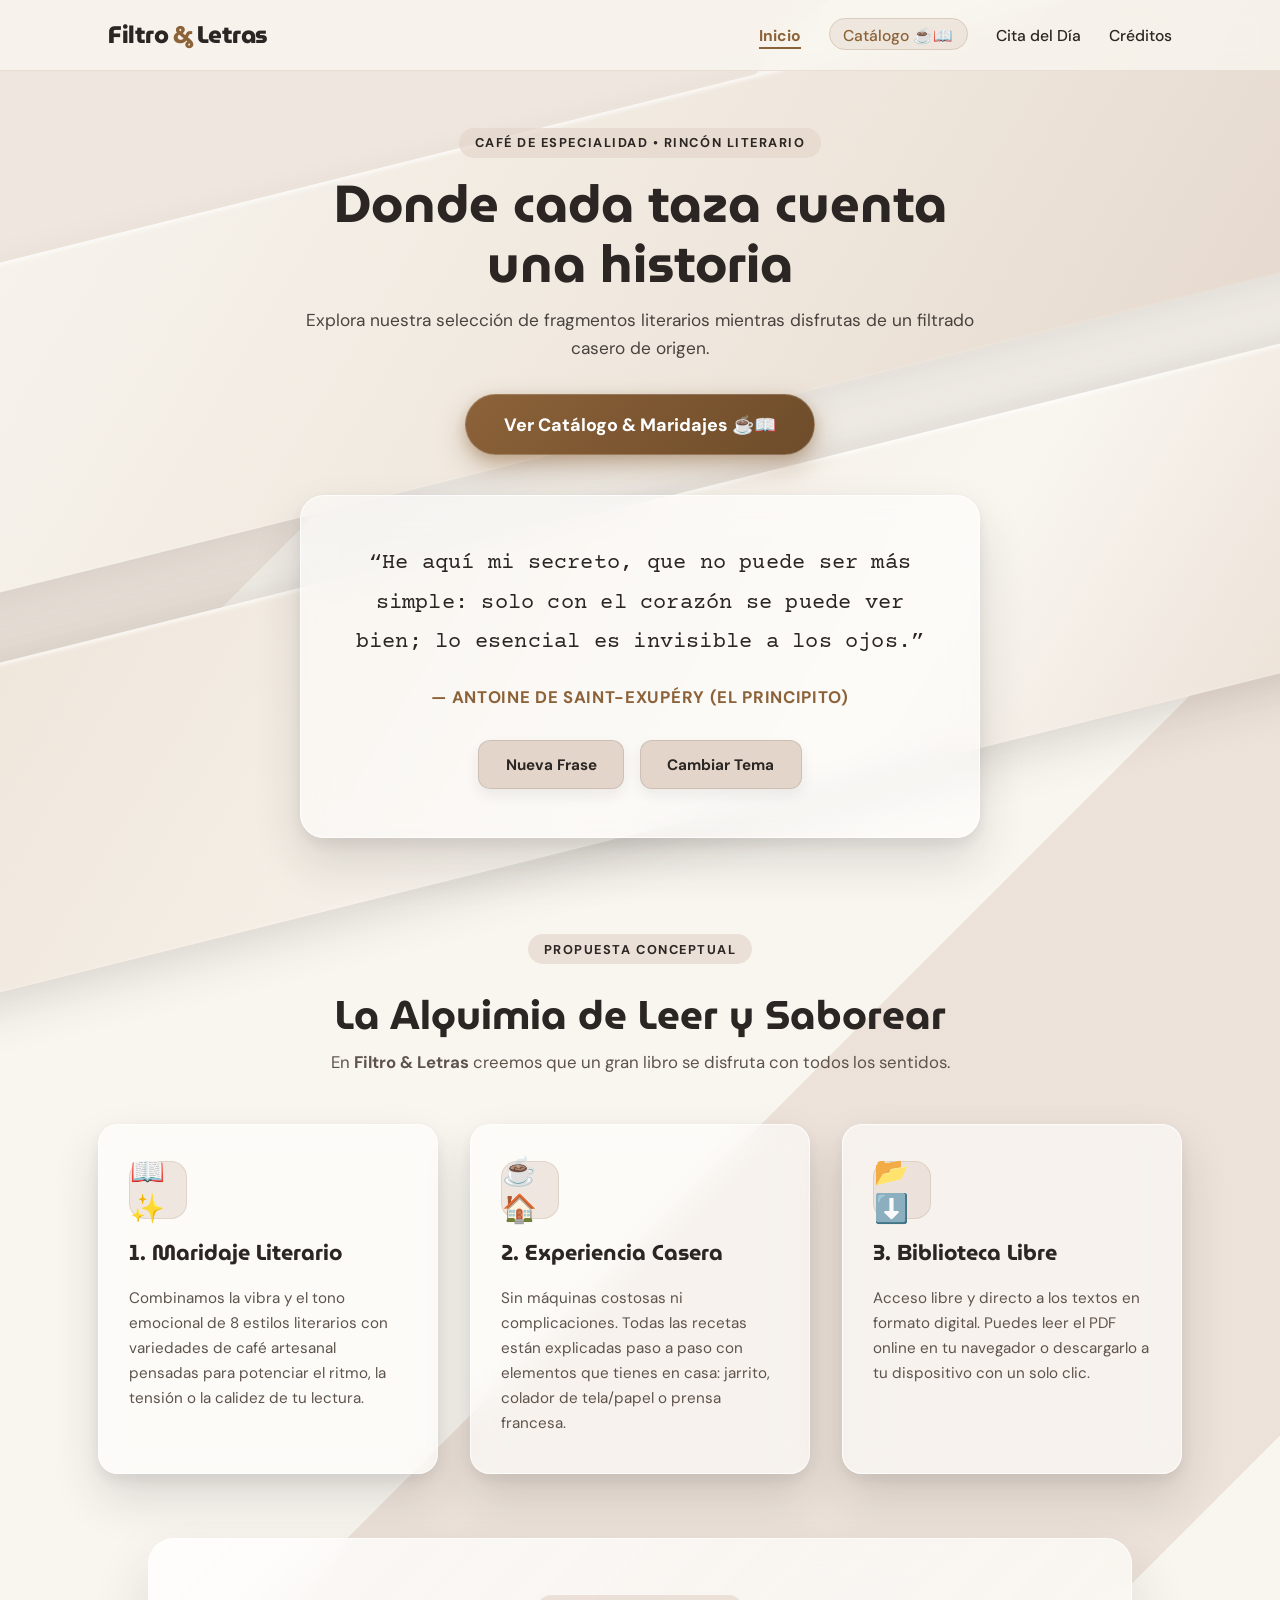
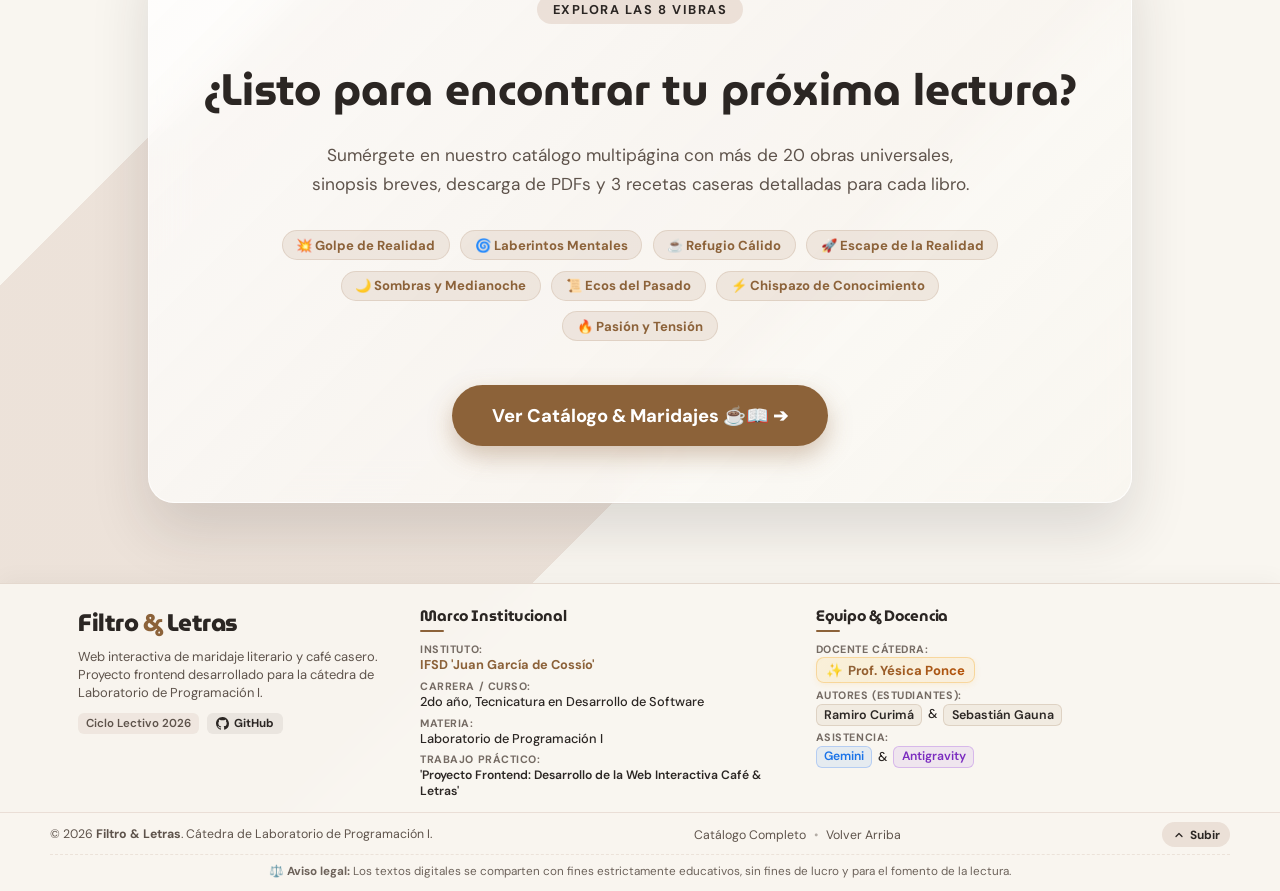
==== commit 10a0e342: "feat: rediseño de grilla a 4 columnas y modal interactivo" ====
--- a/index.html
+++ b/index.html
@@ -16,7 +16,6 @@
           <li><a href="index.html" class="nav-activo">Inicio</a></li>
           <li><a href="catalogo.html" class="nav-destacado">Catálogo ☕📖</a></li>
           <li><a href="#tarjeta">Cita del Día</a></li>
-          <li><a href="#contacto">Contacto</a></li>
           <li><a href="#creditos">Créditos</a></li>
         </ul>
       </nav>
@@ -41,8 +40,8 @@
 
       <!-- Tarjeta Principal Glassmorphism (Cita del Día) -->
       <section id="tarjeta" aria-live="polite">
-        <p id="texto-frase">“El café es el bálsamo del corazón y del espíritu; una pausa escrita con tinta cálida entre las páginas del día.”</p>
-        <p id="autor-frase">— Giuseppe Verdi</p>
+        <p id="texto-frase">“He aquí mi secreto, que no puede ser más simple: solo con el corazón se puede ver bien; lo esencial es invisible a los ojos.”</p>
+        <p id="autor-frase">— Antoine de Saint-Exupéry (El Principito)</p>
 
         <div class="acciones-tarjeta">
           <button id="btn-nueva-frase" type="button">Nueva Frase</button>
@@ -128,173 +127,83 @@
     </section>
   </main>
 
-  <!-- Pie de Página (Footer) -->
-  <footer id="contacto" class="site-footer">
+  <!-- Pie de Página (Footer Académico) -->
+  <footer id="creditos" class="site-footer">
     <div class="footer-container">
 
-      <!-- Columna 1: Identidad & Filosofía -->
-      <div class="footer-col footer-brand">
+      <!-- Columna 1: Identidad del Proyecto -->
+      <div class="footer-col footer-col-project">
         <a href="index.html" class="logo footer-logo">Filtro <span>&amp;</span> Letras</a>
-        <p class="brand-desc">
-          Cafetería de especialidad y espacio cultural. Un refugio donde el grano tostado de origen convive en perfecta armonía con los clásicos de la literatura universal.
-        </p>
-        <div class="footer-hours">
-          <div class="hours-header">
-            <svg class="footer-mini-icon" viewBox="0 0 24 24" fill="none" stroke="currentColor" stroke-width="2" stroke-linecap="round" stroke-linejoin="round" aria-hidden="true">
-              <circle cx="12" cy="12" r="10"></circle>
-              <polyline points="12 6 12 12 16 14"></polyline>
+        <p class="tp-desc">
+          Web interactiva de maridaje literario y café casero. Proyecto frontend desarrollado para la cátedra de Laboratorio de Programación I.
+        </p>
+        <div class="project-badges">
+          <span class="cycle-pill">Ciclo Lectivo 2026</span>
+          <a href="https://github.com" target="_blank" rel="noopener noreferrer" class="github-badge" title="Repositorio en GitHub">
+            <svg viewBox="0 0 24 24" fill="currentColor" width="13" height="13" aria-hidden="true">
+              <path d="M12 0C5.37 0 0 5.37 0 12c0 5.31 3.435 9.795 8.205 11.385.6.105.825-.255.825-.57 0-.285-.015-1.23-.015-2.235-3.015.555-3.795-.735-4.035-1.41-.135-.345-.72-1.41-1.23-1.695-.42-.225-1.02-.78-.015-.795.945-.015 1.62.87 1.845 1.23 1.08 1.815 2.805 1.305 3.495.99.105-.78.42-1.305.765-1.605-2.67-.3-5.46-1.335-5.46-5.925 0-1.305.465-2.385 1.23-3.225-.12-.3-.54-1.53.12-3.18 0 0 1.005-.315 3.3 1.23.96-.27 1.98-.405 3-.405s2.04.135 3 .405c2.295-1.56 3.3-1.23 3.3-1.23.66 1.65.24 2.88.12 3.18.765.84 1.23 1.905 1.23 3.225 0 4.605-2.805 5.625-5.475 5.925.435.375.81 1.095.81 2.22 0 1.605-.015 2.895-.015 3.3 0 .315.225.69.825.57A12.02 12.02 0 0 0 24 12c0-6.63-5.37-12-12-12z"/>
             </svg>
-            <span class="hours-title">Horarios de Atención:</span>
-          </div>
-          <p class="hours-text">Lunes a Sábado: 08:00 — 20:30 hs</p>
-          <p class="hours-text">Domingos de Lectura: 15:00 — 20:00 hs</p>
-        </div>
-      </div>
-
-      <!-- Columna 2: Vías de Contacto y Dirección -->
-      <div class="footer-col footer-contact">
-        <h3 class="footer-title">Canales de Contacto</h3>
-        <ul class="contact-list">
-          <li class="contact-item">
-            <div class="contact-icon-wrapper">
-              <svg viewBox="0 0 24 24" fill="none" stroke="currentColor" stroke-width="2" stroke-linecap="round" stroke-linejoin="round" aria-hidden="true">
-                <path d="M22 16.92v3a2 2 0 0 1-2.18 2 19.79 19.79 0 0 1-8.63-3.07 19.5 19.5 0 0 1-6-6 19.79 19.79 0 0 1-3.07-8.67A2 2 0 0 1 4.11 2h3a2 2 0 0 1 2 1.72 12.84 12.84 0 0 0 .7 2.81 2 2 0 0 1-.45 2.11L8.09 9.91a16 16 0 0 0 6 6l1.27-1.27a2 2 0 0 1 2.11-.45 12.84 12.84 0 0 0 2.81.7A2 2 0 0 1 22 16.92z"></path>
-              </svg>
-            </div>
-            <div class="contact-info">
-              <span class="contact-label">Teléfono Local:</span>
-              <a href="tel:+541143218899" class="contact-link">+54 11 4321-8899</a>
-            </div>
-          </li>
-
-          <li class="contact-item">
-            <div class="contact-icon-wrapper">
-              <svg viewBox="0 0 24 24" fill="none" stroke="currentColor" stroke-width="2" stroke-linecap="round" stroke-linejoin="round" aria-hidden="true">
-                <path d="M21 11.5a8.38 8.38 0 0 1-.9 3.8 8.5 8.5 0 0 1-7.6 4.7 8.38 8.38 0 0 1-3.8-.9L3 21l1.9-5.7a8.38 8.38 0 0 1-.9-3.8 8.5 8.5 0 0 1 4.7-7.6 8.38 8.38 0 0 1 3.8-.9h.5a8.48 8.48 0 0 1 8 8v.5z"></path>
-              </svg>
-            </div>
-            <div class="contact-info">
-              <span class="contact-label">WhatsApp Reservas:</span>
-              <a href="https://wa.me/5491155550192" target="_blank" rel="noopener noreferrer" class="contact-link">+54 9 11 5555-0192</a>
-            </div>
-          </li>
-
-          <li class="contact-item">
-            <div class="contact-icon-wrapper">
-              <svg viewBox="0 0 24 24" fill="none" stroke="currentColor" stroke-width="2" stroke-linecap="round" stroke-linejoin="round" aria-hidden="true">
-                <path d="M4 4h16c1.1 0 2 .9 2 2v12c0 1.1-.9 2-2 2H4c-1.1 0-2-.9-2-2V6c0-1.1.9-2 2-2z"></path>
-                <polyline points="22,6 12,13 2,6"></polyline>
-              </svg>
-            </div>
-            <div class="contact-info">
-              <span class="contact-label">Correo Gmail:</span>
-              <a href="mailto:contacto.filtroyletras@gmail.com" class="contact-link">contacto.filtroyletras@gmail.com</a>
-            </div>
-          </li>
-
-          <li class="contact-item">
-            <div class="contact-icon-wrapper">
-              <svg viewBox="0 0 24 24" fill="none" stroke="currentColor" stroke-width="2" stroke-linecap="round" stroke-linejoin="round" aria-hidden="true">
-                <path d="M21 10c0 7-9 13-9 13s-9-6-9-13a9 9 0 0 1 18 0z"></path>
-                <circle cx="12" cy="10" r="3"></circle>
-              </svg>
-            </div>
-            <div class="contact-info">
-              <span class="contact-label">Dirección:</span>
-              <address class="contact-address">Av. de las Letras 1845, San Telmo, CABA</address>
-            </div>
-          </li>
-        </ul>
-      </div>
-
-      <!-- Columna 3: Enlaces Rápidos & Secciones -->
-      <div class="footer-col footer-links-col">
-        <h3 class="footer-title">Rincones del Café</h3>
-        <ul class="footer-nav-list">
-          <li><a href="index.html">✦ Portada Principal</a></li>
-          <li><a href="catalogo.html">✦ Catálogo &amp; 8 Vibras</a></li>
-          <li><a href="#tarjeta">✦ Generador de Citas Literarias</a></li>
-          <li><a href="catalogo.html">✦ Biblioteca de Libros PDF</a></li>
-          <li><a href="#contacto">✦ Talleres y Contacto</a></li>
-        </ul>
-
-        <!-- Redes Sociales de la Cafetería -->
-        <div class="footer-social-section">
-          <span class="social-title">Comunidad Filtro &amp; Letras:</span>
-          <div class="social-icons-group">
-            <a href="https://instagram.com" target="_blank" rel="noopener noreferrer" class="social-btn" aria-label="Instagram">
-              <svg viewBox="0 0 24 24" fill="none" stroke="currentColor" stroke-width="2" stroke-linecap="round" stroke-linejoin="round" aria-hidden="true">
-                <rect x="2" y="2" width="20" height="20" rx="5" ry="5"></rect>
-                <path d="M16 11.37A4 4 0 1 1 12.63 8 4 4 0 0 1 16 11.37z"></path>
-                <line x1="17.5" y1="6.5" x2="17.51" y2="6.5"></line>
-              </svg>
-            </a>
-            <a href="https://wa.me/5491155550192" target="_blank" rel="noopener noreferrer" class="social-btn" aria-label="WhatsApp">
-              <svg viewBox="0 0 24 24" fill="none" stroke="currentColor" stroke-width="2" stroke-linecap="round" stroke-linejoin="round" aria-hidden="true">
-                <path d="M21 11.5a8.38 8.38 0 0 1-.9 3.8 8.5 8.5 0 0 1-7.6 4.7 8.38 8.38 0 0 1-3.8-.9L3 21l1.9-5.7a8.38 8.38 0 0 1-.9-3.8 8.5 8.5 0 0 1 4.7-7.6 8.38 8.38 0 0 1 3.8-.9h.5a8.48 8.48 0 0 1 8 8v.5z"></path>
-              </svg>
-            </a>
-            <a href="mailto:contacto.filtroyletras@gmail.com" class="social-btn" aria-label="Enviar Correo">
-              <svg viewBox="0 0 24 24" fill="none" stroke="currentColor" stroke-width="2" stroke-linecap="round" stroke-linejoin="round" aria-hidden="true">
-                <path d="M4 4h16c1.1 0 2 .9 2 2v12c0 1.1-.9 2-2 2H4c-1.1 0-2-.9-2-2V6c0-1.1.9-2 2-2z"></path>
-                <polyline points="22,6 12,13 2,6"></polyline>
-              </svg>
-            </a>
-          </div>
-        </div>
-      </div>
-
-      <!-- Columna 4: Quiénes crearon la página (Créditos Académicos) -->
-      <div id="creditos" class="footer-col footer-credits">
-        <h3 class="footer-title">Equipo &amp; Desarrollo</h3>
-        
-        <div class="credits-card">
-          <div class="academic-badge">
-            <svg viewBox="0 0 24 24" fill="none" stroke="currentColor" stroke-width="2" stroke-linecap="round" stroke-linejoin="round" aria-hidden="true">
-              <polyline points="16 18 22 12 16 6"></polyline>
-              <polyline points="8 6 2 12 8 18"></polyline>
-            </svg>
-            <span>Laboratorio de Programación</span>
-          </div>
-
-          <div class="credits-details">
-            <p class="detail-row">
-              <span class="detail-label">Carrera:</span>
-              <span class="detail-value">Tecnicatura en Desarrollo de Software</span>
-            </p>
-            <p class="detail-row">
-              <span class="detail-label">Docente Cátedra:</span>
-              <span class="detail-value highlight-prof">Prof. Yesica</span>
-            </p>
-            <p class="detail-row">
-              <span class="detail-label">Creado por:</span>
-              <span class="detail-value highlight-author">Ramiro Curima</span>
-            </p>
-            <p class="detail-row">
-              <span class="detail-label">Contacto Desarrollador:</span>
-              <a href="mailto:ramirocurima4@gmail.com" class="dev-mail-link">ramirocurima4@gmail.com</a>
-            </p>
-          </div>
-
-          <div class="credits-footer">
-            <span class="cycle-pill">Ciclo Lectivo 2026</span>
-            <a href="https://github.com" target="_blank" rel="noopener noreferrer" class="github-badge" title="Repositorio en GitHub">
-              <svg viewBox="0 0 24 24" fill="currentColor" width="16" height="16" aria-hidden="true">
-                <path d="M12 0C5.37 0 0 5.37 0 12c0 5.31 3.435 9.795 8.205 11.385.6.105.825-.255.825-.57 0-.285-.015-1.23-.015-2.235-3.015.555-3.795-.735-4.035-1.41-.135-.345-.72-1.41-1.23-1.695-.42-.225-1.02-.78-.015-.795.945-.015 1.62.87 1.845 1.23 1.08 1.815 2.805 1.305 3.495.99.105-.78.42-1.305.765-1.605-2.67-.3-5.46-1.335-5.46-5.925 0-1.305.465-2.385 1.23-3.225-.12-.3-.54-1.53.12-3.18 0 0 1.005-.315 3.3 1.23.96-.27 1.98-.405 3-.405s2.04.135 3 .405c2.295-1.56 3.3-1.23 3.3-1.23.66 1.65.24 2.88.12 3.18.765.84 1.23 1.905 1.23 3.225 0 4.605-2.805 5.625-5.475 5.925.435.375.81 1.095.81 2.22 0 1.605-.015 2.895-.015 3.3 0 .315.225.69.825.57A12.02 12.02 0 0 0 24 12c0-6.63-5.37-12-12-12z"/>
-              </svg>
-              <span>GitHub</span>
-            </a>
-          </div>
+            <span>GitHub</span>
+          </a>
+        </div>
+      </div>
+
+      <!-- Columna 2: Marco Institucional -->
+      <div class="footer-col footer-col-academic">
+        <h3 class="footer-title">Marco Institucional</h3>
+        <div class="credits-details">
+          <p class="detail-row">
+            <span class="detail-label">Instituto:</span>
+            <span class="detail-value highlight-inst">IFSD 'Juan García de Cossío'</span>
+          </p>
+          <p class="detail-row">
+            <span class="detail-label">Carrera / Curso:</span>
+            <span class="detail-value">2do año, Tecnicatura en Desarrollo de Software</span>
+          </p>
+          <p class="detail-row">
+            <span class="detail-label">Materia:</span>
+            <span class="detail-value">Laboratorio de Programación I</span>
+          </p>
+          <p class="detail-row">
+            <span class="detail-label">Trabajo Práctico:</span>
+            <span class="detail-value tp-value">'Proyecto Frontend: Desarrollo de la Web Interactiva Café &amp; Letras'</span>
+          </p>
+        </div>
+      </div>
+
+      <!-- Columna 3: Equipo de Desarrollo & Docencia -->
+      <div class="footer-col footer-col-team">
+        <h3 class="footer-title">Equipo &amp; Docencia</h3>
+        <div class="credits-details">
+          <p class="detail-row">
+            <span class="detail-label">Docente Cátedra:</span>
+            <span class="detail-value teacher-interactive highlight-prof" title="Prof. Yésica Ponce">
+              <span class="teacher-sparkle">✨</span>
+              <strong class="teacher-name">Prof. Yésica Ponce</strong>
+            </span>
+          </p>
+          <p class="detail-row">
+            <span class="detail-label">Autores (Estudiantes):</span>
+            <span class="detail-value authors-wrapper">
+              <span class="author-interactive highlight-author">Ramiro Curimá</span> &amp; <span class="author-interactive highlight-author">Sebastián Gauna</span>
+            </span>
+          </p>
+          <p class="detail-row">
+            <span class="detail-label">Asistencia:</span>
+            <span class="detail-value assistance-wrapper">
+              <span class="ai-interactive tag-gemini">Gemini</span> &amp; <span class="ai-interactive tag-antigravity">Antigravity</span>
+            </span>
+          </p>
         </div>
       </div>
 
     </div>
 
-    <!-- Barra Inferior de Derechos -->
+    <!-- Barra Inferior de Derechos y Aviso Legal -->
     <div class="footer-bottom">
       <div class="footer-bottom-container">
         <p class="copyright-text">
-          &copy; <span id="year-copy">2026</span> <strong>Filtro &amp; Letras</strong>. Diseñado con café y código para la cátedra de Laboratorio de Programación.
+          &copy; <span id="year-copy">2026</span> <strong>Filtro &amp; Letras</strong>. Cátedra de Laboratorio de Programación I.
         </p>
 
         <div class="footer-bottom-links">
@@ -310,6 +219,13 @@
           <span>Subir</span>
         </a>
       </div>
+
+      <!-- Fila de Aviso Legal Solicitada -->
+      <div class="footer-legal-bar">
+        <p class="footer-legal-text">
+          ⚖️ <strong>Aviso legal:</strong> Los textos digitales se comparten con fines estrictamente educativos, sin fines de lucro y para el fomento de la lectura.
+        </p>
+      </div>
     </div>
   </footer>
 
--- a/style.css
+++ b/style.css
@@ -288,27 +288,31 @@
 }
 
 /* ==========================================
-   PIE DE PÁGINA (SITE FOOTER)
+   PIE DE PÁGINA ACADÉMICO (SITE FOOTER ULTRA COMPACTO)
+   - 65% más compacto, sin datos ficticios ni tarjetas pesadas
+   - Distribuido limpiamente directamente sobre el fondo
    ========================================== */
 .site-footer {
   position: relative;
   z-index: 10;
-  margin-top: 4rem;
-  background: rgba(249, 246, 240, 0.88);
+  margin-top: 2rem;
+  background: rgba(249, 246, 240, 0.92);
   backdrop-filter: blur(16px);
   -webkit-backdrop-filter: blur(16px);
   border-top: 1px solid rgba(227, 213, 202, 0.9);
-  box-shadow: 0 -12px 32px rgba(43, 38, 35, 0.05);
+  box-shadow: 0 -6px 20px rgba(43, 38, 35, 0.03);
   transition: background-color 0.4s ease, border-color 0.4s ease, color 0.4s ease;
 }
 
 .footer-container {
   max-width: 1180px;
   margin: 0 auto;
-  padding: 4.5rem 1.75rem 3.5rem;
+  /* Espaciado ultra compacto: 1.25rem arriba, 0.75rem abajo */
+  padding: 1.25rem 1.75rem 0.75rem;
   display: grid;
-  grid-template-columns: 1.35fr 1.25fr 1fr 1.35fr;
-  gap: 2.5rem;
+  grid-template-columns: 1.15fr 1.35fr 1.45fr;
+  gap: 2.25rem;
+  align-items: start;
 }
 
 .footer-col {
@@ -316,13 +320,32 @@
   flex-direction: column;
 }
 
+.footer-logo {
+  margin-bottom: 0.35rem;
+  display: inline-block;
+}
+
+.tp-desc {
+  font-size: 0.81rem;
+  line-height: 1.4;
+  color: var(--texto-secundario);
+  margin-bottom: 0.65rem;
+}
+
+.project-badges {
+  display: flex;
+  align-items: center;
+  gap: 0.5rem;
+  flex-wrap: wrap;
+}
+
 .footer-title {
-  font-size: 1.15rem;
-  font-weight: 700;
-  margin-bottom: 1.35rem;
+  font-size: 0.95rem;
+  font-weight: 700;
+  margin-bottom: 0.65rem;
   position: relative;
   display: inline-block;
-  padding-bottom: 0.45rem;
+  padding-bottom: 0.25rem;
   letter-spacing: -0.01em;
 }
 
@@ -331,260 +354,28 @@
   position: absolute;
   left: 0;
   bottom: 0;
-  width: 32px;
-  height: 2.5px;
+  width: 24px;
+  height: 2px;
   background-color: var(--acento-cafe);
   border-radius: 2px;
 }
 
-/* Columna 1: Marca & Horarios */
-.footer-logo {
-  margin-bottom: 1rem;
-}
-
-.brand-desc {
-  font-size: 0.92rem;
-  line-height: 1.65;
-  color: var(--texto-secundario);
-  margin-bottom: 1.5rem;
-}
-
-.footer-hours {
-  background: rgba(227, 213, 202, 0.38);
-  border: 1px solid rgba(213, 189, 175, 0.55);
-  border-radius: 14px;
-  padding: 1rem 1.15rem;
+.credits-details {
   display: flex;
   flex-direction: column;
   gap: 0.35rem;
 }
 
-.hours-header {
-  display: flex;
-  align-items: center;
-  gap: 0.5rem;
-  margin-bottom: 0.25rem;
-}
-
-.footer-mini-icon {
-  width: 16px;
-  height: 16px;
-  color: var(--acento-cafe);
-  flex-shrink: 0;
-}
-
-.hours-title {
+.detail-row {
+  display: flex;
+  flex-direction: column;
+  gap: 0.05rem;
   font-size: 0.8rem;
-  font-weight: 700;
-  text-transform: uppercase;
-  letter-spacing: 0.05em;
-  color: var(--acento-cafe);
-}
-
-.hours-text {
-  font-size: 0.88rem;
-  color: var(--texto-secundario);
-  font-weight: 500;
-}
-
-/* Columna 2: Contactos */
-.contact-list {
-  list-style: none;
-  display: flex;
-  flex-direction: column;
-  gap: 1.1rem;
-}
-
-.contact-item {
-  display: flex;
-  align-items: flex-start;
-  gap: 0.85rem;
-}
-
-.contact-icon-wrapper {
-  width: 38px;
-  height: 38px;
-  min-width: 38px;
-  border-radius: 10px;
-  background: rgba(227, 213, 202, 0.55);
-  color: var(--acento-cafe);
-  display: flex;
-  align-items: center;
-  justify-content: center;
-  transition: all 0.25s ease;
-  border: 1px solid rgba(43, 38, 35, 0.06);
-}
-
-.contact-icon-wrapper svg {
-  width: 18px;
-  height: 18px;
-}
-
-.contact-item:hover .contact-icon-wrapper {
-  background: var(--acento-cafe);
-  color: #FFFFFF;
-  transform: translateY(-2px);
-  box-shadow: 0 4px 10px rgba(140, 98, 57, 0.25);
-}
-
-.contact-info {
-  display: flex;
-  flex-direction: column;
-  gap: 0.15rem;
-}
-
-.contact-label {
-  font-size: 0.74rem;
-  text-transform: uppercase;
-  letter-spacing: 0.06em;
-  font-weight: 700;
-  color: var(--texto-secundario);
-  opacity: 0.85;
-}
-
-.contact-link,
-.contact-address {
-  font-size: 0.92rem;
-  color: var(--texto-principal);
-  text-decoration: none;
-  font-style: normal;
-  font-weight: 500;
-  line-height: 1.4;
-  transition: color 0.2s ease;
-  word-break: break-word;
-}
-
-.contact-link:hover {
-  color: var(--acento-cafe);
-  text-decoration: underline;
-}
-
-/* Columna 3: Enlaces y Redes Sociales */
-.footer-nav-list {
-  list-style: none;
-  display: flex;
-  flex-direction: column;
-  gap: 0.75rem;
-}
-
-.footer-nav-list a {
-  text-decoration: none;
-  color: var(--texto-secundario);
-  font-size: 0.92rem;
-  font-weight: 500;
-  display: inline-block;
-  transition: color 0.2s ease, transform 0.2s ease;
-}
-
-.footer-nav-list a:hover {
-  color: var(--acento-cafe);
-  transform: translateX(4px);
-}
-
-.footer-social-section {
-  margin-top: 1.65rem;
-  padding-top: 1.25rem;
-  border-top: 1px dashed rgba(227, 213, 202, 0.9);
-}
-
-.social-title {
-  display: block;
-  font-size: 0.78rem;
-  font-weight: 700;
-  text-transform: uppercase;
-  letter-spacing: 0.06em;
-  color: var(--texto-secundario);
-  margin-bottom: 0.75rem;
-}
-
-.social-icons-group {
-  display: flex;
-  gap: 0.75rem;
-  align-items: center;
-}
-
-.social-btn {
-  width: 38px;
-  height: 38px;
-  border-radius: 50%;
-  background: rgba(227, 213, 202, 0.55);
-  color: var(--texto-principal);
-  display: flex;
-  align-items: center;
-  justify-content: center;
-  text-decoration: none;
-  border: 1px solid rgba(43, 38, 35, 0.08);
-  transition: all 0.25s ease;
-}
-
-.social-btn svg {
-  width: 18px;
-  height: 18px;
-}
-
-.social-btn:hover {
-  background: var(--acento-cafe);
-  color: #FFFFFF;
-  transform: translateY(-3px);
-  box-shadow: 0 6px 14px rgba(140, 98, 57, 0.25);
-}
-
-/* Columna 4: Créditos Académicos & Creadores */
-.credits-card {
-  background: var(--glass-bg);
-  backdrop-filter: blur(12px);
-  -webkit-backdrop-filter: blur(12px);
-  border: 1px solid var(--glass-border);
-  border-radius: 18px;
-  padding: 1.35rem 1.4rem;
-  box-shadow: var(--glass-shadow);
-  display: flex;
-  flex-direction: column;
-  gap: 1rem;
-  transition: transform 0.25s ease, background 0.4s ease, border-color 0.4s ease, box-shadow 0.4s ease;
-}
-
-.credits-card:hover {
-  transform: translateY(-3px);
-}
-
-.academic-badge {
-  display: inline-flex;
-  align-items: center;
-  gap: 0.45rem;
-  font-size: 0.76rem;
-  font-weight: 700;
-  letter-spacing: 0.04em;
-  text-transform: uppercase;
-  color: var(--acento-cafe);
-  background: rgba(140, 98, 57, 0.12);
-  padding: 0.35rem 0.8rem;
-  border-radius: 999px;
-  width: fit-content;
-}
-
-.academic-badge svg {
-  width: 15px;
-  height: 15px;
-  flex-shrink: 0;
-}
-
-.credits-details {
-  display: flex;
-  flex-direction: column;
-  gap: 0.55rem;
-}
-
-.detail-row {
-  display: flex;
-  flex-direction: column;
-  gap: 0.12rem;
-  font-size: 0.88rem;
-  line-height: 1.4;
+  line-height: 1.3;
 }
 
 .detail-label {
-  font-size: 0.73rem;
+  font-size: 0.67rem;
   text-transform: uppercase;
   letter-spacing: 0.05em;
   font-weight: 700;
@@ -597,56 +388,235 @@
   color: var(--texto-principal);
 }
 
-.highlight-prof,
-.highlight-author {
+.highlight-inst {
   font-weight: 700;
   color: var(--acento-cafe);
 }
 
-.dev-mail-link {
+.tp-value {
+  font-size: 0.76rem;
+  font-weight: 600;
   color: var(--texto-principal);
-  text-decoration: none;
+  line-height: 1.3;
+}
+
+/* ========================================================
+   EFECTOS HOVER SORPRENDENTES: DOCENTE, AUTORES Y ASISTENCIA
+   ======================================================== */
+
+/* Efecto Destacado Sorprendente para Prof. Yésica Ponce */
+.teacher-interactive {
+  display: inline-flex;
+  align-items: center;
+  gap: 0.35rem;
+  padding: 0.2rem 0.55rem;
+  border-radius: 8px;
+  background: linear-gradient(135deg, rgba(251, 191, 36, 0.12), rgba(245, 158, 11, 0.08));
+  border: 1px solid rgba(245, 158, 11, 0.3);
+  cursor: pointer;
+  position: relative;
+  transition: all 0.35s cubic-bezier(0.34, 1.56, 0.64, 1);
+  box-shadow: 0 2px 6px rgba(245, 158, 11, 0.1);
+  width: fit-content;
+}
+
+.teacher-sparkle {
   font-size: 0.85rem;
-  font-weight: 500;
-  transition: color 0.2s ease;
-  word-break: break-all;
-}
-
-.dev-mail-link:hover {
+  display: inline-block;
+  transition: transform 0.35s ease;
+}
+
+.teacher-name {
+  font-weight: 700;
+  font-size: 0.82rem;
+  background: linear-gradient(120deg, #8C6239 0%, #B45309 50%, #8C6239 100%);
+  background-size: 200% auto;
+  -webkit-background-clip: text;
+  -webkit-text-fill-color: transparent;
+  transition: all 0.3s ease;
+}
+
+/* Estado Hover Asombroso para la Profe */
+.teacher-interactive:hover {
+  transform: translateY(-2px) scale(1.04);
+  background: linear-gradient(135deg, rgba(251, 191, 36, 0.28), rgba(236, 72, 153, 0.2));
+  border-color: #F59E0B;
+  box-shadow: 
+    0 8px 20px rgba(245, 158, 11, 0.35),
+    0 0 16px rgba(251, 191, 36, 0.6),
+    inset 0 0 12px rgba(255, 255, 255, 0.4);
+}
+
+.teacher-interactive:hover .teacher-sparkle {
+  animation: sparkleTwirl 0.8s ease infinite alternate;
+}
+
+.teacher-interactive:hover .teacher-name {
+  background: linear-gradient(90deg, #D97706, #E11D48, #8B5CF6, #3B82F6, #D97706);
+  background-size: 250% auto;
+  -webkit-background-clip: text;
+  -webkit-text-fill-color: transparent;
+  animation: rainbowShimmer 2.2s linear infinite;
+}
+
+/* Tooltip elegante emergente al pasar el mouse sobre la Profe */
+.teacher-interactive::after {
+  content: "⭐ ¡Docente Guía de Excelencia! Café & Código ☕✨";
+  position: absolute;
+  bottom: 125%;
+  left: 50%;
+  transform: translateX(-50%) translateY(8px);
+  background: linear-gradient(135deg, #2B2623, #1A1A1A);
+  color: #FBBF24;
+  font-size: 0.72rem;
+  font-weight: 700;
+  padding: 0.35rem 0.75rem;
+  border-radius: 6px;
+  white-space: nowrap;
+  pointer-events: none;
+  opacity: 0;
+  visibility: hidden;
+  box-shadow: 0 8px 22px rgba(0, 0, 0, 0.35);
+  border: 1px solid rgba(251, 191, 36, 0.5);
+  transition: all 0.25s cubic-bezier(0.34, 1.56, 0.64, 1);
+  z-index: 30;
+}
+
+.teacher-interactive::before {
+  content: "";
+  position: absolute;
+  bottom: 105%;
+  left: 50%;
+  transform: translateX(-50%) translateY(8px);
+  border-width: 5px;
+  border-style: solid;
+  border-color: #2B2623 transparent transparent transparent;
+  opacity: 0;
+  visibility: hidden;
+  transition: all 0.25s cubic-bezier(0.34, 1.56, 0.64, 1);
+  z-index: 30;
+}
+
+.teacher-interactive:hover::after,
+.teacher-interactive:hover::before {
+  opacity: 1;
+  visibility: visible;
+  transform: translateX(-50%) translateY(0);
+}
+
+@keyframes rainbowShimmer {
+  0% { background-position: 0% center; }
+  100% { background-position: 250% center; }
+}
+
+@keyframes sparkleTwirl {
+  0% { transform: scale(1) rotate(0deg); }
+  100% { transform: scale(1.35) rotate(25deg); }
+}
+
+/* Efectos Interactivos para Autores */
+.authors-wrapper {
+  display: flex;
+  align-items: center;
+  gap: 0.35rem;
+  flex-wrap: wrap;
+}
+
+.author-interactive {
+  display: inline-block;
+  padding: 0.12rem 0.45rem;
+  border-radius: 6px;
+  background: rgba(140, 98, 57, 0.08);
+  border: 1px solid rgba(140, 98, 57, 0.18);
+  font-weight: 600;
+  font-size: 0.78rem;
+  color: var(--texto-principal);
+  cursor: pointer;
+  transition: all 0.25s ease;
+  position: relative;
+}
+
+.author-interactive:hover {
+  transform: translateY(-2px);
+  background: rgba(140, 98, 57, 0.18);
+  border-color: var(--acento-cafe);
   color: var(--acento-cafe);
-  text-decoration: underline;
-}
-
-.credits-footer {
-  display: flex;
-  align-items: center;
-  justify-content: space-between;
-  gap: 0.5rem;
-  padding-top: 0.75rem;
-  border-top: 1px dashed rgba(43, 38, 35, 0.15);
+  box-shadow: 0 4px 12px rgba(140, 98, 57, 0.25);
+}
+
+/* Efectos Interactivos para Asistencia (Gemini & Antigravity) */
+.assistance-wrapper {
+  display: flex;
+  align-items: center;
+  gap: 0.35rem;
+  flex-wrap: wrap;
+}
+
+.ai-interactive {
+  display: inline-block;
+  padding: 0.12rem 0.45rem;
+  border-radius: 6px;
+  font-weight: 600;
+  font-size: 0.76rem;
+  cursor: pointer;
+  transition: all 0.25s ease;
+  position: relative;
+}
+
+.tag-gemini {
+  background: rgba(66, 133, 244, 0.1);
+  border: 1px solid rgba(66, 133, 244, 0.3);
+  color: #1A73E8;
+}
+
+.tag-gemini:hover {
+  transform: translateY(-2px);
+  background: linear-gradient(135deg, #4285F4, #9B51E0);
+  border-color: #4285F4;
+  color: #FFFFFF;
+  box-shadow: 0 4px 14px rgba(66, 133, 244, 0.45);
+}
+
+.tag-antigravity {
+  background: rgba(157, 78, 221, 0.1);
+  border: 1px solid rgba(157, 78, 221, 0.3);
+  color: #7B2CBF;
+}
+
+.tag-antigravity:hover {
+  transform: translateY(-2px);
+  background: linear-gradient(135deg, #7B2CBF, #EC4899);
+  border-color: #EC4899;
+  color: #FFFFFF;
+  box-shadow: 0 4px 14px rgba(157, 78, 221, 0.45);
 }
 
 .cycle-pill {
-  font-size: 0.75rem;
+  font-size: 0.72rem;
   font-weight: 600;
   color: var(--texto-secundario);
   background: rgba(227, 213, 202, 0.45);
-  padding: 0.25rem 0.65rem;
+  padding: 0.18rem 0.5rem;
   border-radius: 6px;
 }
 
 .github-badge {
   display: inline-flex;
   align-items: center;
-  gap: 0.4rem;
-  font-size: 0.78rem;
+  gap: 0.35rem;
+  font-size: 0.72rem;
   font-weight: 700;
   color: var(--texto-principal);
   text-decoration: none;
   background: rgba(43, 38, 35, 0.07);
-  padding: 0.3rem 0.7rem;
+  padding: 0.2rem 0.55rem;
   border-radius: 6px;
   transition: all 0.2s ease;
+}
+
+.github-badge svg {
+  width: 13px;
+  height: 13px;
 }
 
 .github-badge:hover {
@@ -654,10 +624,12 @@
   color: #FFFFFF;
 }
 
-/* Barra Inferior (Footer Bottom) */
+/* ==========================================
+   BARRA INFERIOR (FOOTER BOTTOM & AVISO LEGAL)
+   ========================================== */
 .footer-bottom {
   border-top: 1px solid rgba(227, 213, 202, 0.7);
-  padding: 1.5rem 1.75rem;
+  padding: 0.6rem 1.75rem 0.75rem;
   background: rgba(249, 246, 240, 0.95);
   transition: background-color 0.4s ease, border-color 0.4s ease;
 }
@@ -669,21 +641,21 @@
   align-items: center;
   justify-content: space-between;
   flex-wrap: wrap;
-  gap: 1.25rem;
+  gap: 0.75rem;
 }
 
 .copyright-text {
-  font-size: 0.85rem;
+  font-size: 0.77rem;
   color: var(--texto-secundario);
-  line-height: 1.5;
+  line-height: 1.4;
 }
 
 .footer-bottom-links {
   display: flex;
   align-items: center;
-  gap: 0.65rem;
+  gap: 0.5rem;
   flex-wrap: wrap;
-  font-size: 0.82rem;
+  font-size: 0.77rem;
 }
 
 .footer-bottom-links a {
@@ -705,20 +677,20 @@
 .back-to-top {
   display: inline-flex;
   align-items: center;
-  gap: 0.4rem;
-  padding: 0.45rem 1rem;
+  gap: 0.3rem;
+  padding: 0.28rem 0.65rem;
   border-radius: 999px;
   background: rgba(227, 213, 202, 0.65);
   color: var(--texto-principal);
   text-decoration: none;
-  font-size: 0.82rem;
+  font-size: 0.74rem;
   font-weight: 700;
   transition: all 0.25s ease;
 }
 
 .back-to-top svg {
-  width: 14px;
-  height: 14px;
+  width: 12px;
+  height: 12px;
 }
 
 .back-to-top:hover {
@@ -726,6 +698,24 @@
   color: #FFFFFF;
   transform: translateY(-2px);
   box-shadow: 0 4px 10px rgba(140, 98, 57, 0.2);
+}
+
+/* Fila de Aviso Legal Solicitada */
+.footer-legal-bar {
+  max-width: 1180px;
+  margin: 0.45rem auto 0;
+  padding-top: 0.45rem;
+  border-top: 1px dashed rgba(227, 213, 202, 0.6);
+  text-align: center;
+}
+
+.footer-legal-text {
+  font-size: 0.73rem;
+  color: var(--texto-secundario);
+  line-height: 1.4;
+  opacity: 0.9;
+  margin: 0 auto;
+  max-width: 960px;
 }
 
 /* ==========================================
@@ -799,84 +789,24 @@
   background-color: #D5C3B5;
 }
 
-body.modo-oscuro .brand-desc,
-body.modo-oscuro .hours-text,
-body.modo-oscuro .contact-label,
+body.modo-oscuro .tp-desc,
 body.modo-oscuro .detail-label,
 body.modo-oscuro .cycle-pill,
 body.modo-oscuro .copyright-text,
-body.modo-oscuro .footer-bottom-links a,
-body.modo-oscuro .social-title {
+body.modo-oscuro .footer-bottom-links a {
   color: #A9A29A;
 }
 
-body.modo-oscuro .footer-hours {
-  background: rgba(255, 255, 255, 0.04);
-  border-color: rgba(255, 255, 255, 0.08);
-}
-
-body.modo-oscuro .hours-title {
-  color: #E3D5CA;
-}
-
-body.modo-oscuro .footer-mini-icon {
-  color: #E3D5CA;
-}
-
-body.modo-oscuro .contact-icon-wrapper {
-  background: rgba(255, 255, 255, 0.06);
-  color: #E3D5CA;
-  border-color: rgba(255, 255, 255, 0.08);
-}
-
-body.modo-oscuro .contact-item:hover .contact-icon-wrapper {
-  background: var(--acento-cafe);
-  color: #FFFFFF;
-}
-
-body.modo-oscuro .contact-link,
-body.modo-oscuro .contact-address,
 body.modo-oscuro .detail-value {
   color: #F5F2EB;
 }
 
-body.modo-oscuro .contact-link:hover {
+body.modo-oscuro .highlight-inst {
   color: #E3D5CA;
 }
 
-body.modo-oscuro .footer-nav-list a {
-  color: #C8BFB6;
-}
-
-body.modo-oscuro .footer-nav-list a:hover {
-  color: #E3D5CA;
-}
-
-body.modo-oscuro .footer-social-section {
-  border-top-color: rgba(255, 255, 255, 0.1);
-}
-
-body.modo-oscuro .social-btn {
-  background: rgba(255, 255, 255, 0.06);
+body.modo-oscuro .tp-value {
   color: #F5F2EB;
-  border-color: rgba(255, 255, 255, 0.1);
-}
-
-body.modo-oscuro .social-btn:hover {
-  background: var(--acento-cafe);
-  color: #FFFFFF;
-  border-color: var(--acento-cafe);
-}
-
-body.modo-oscuro .credits-card {
-  background: rgba(30, 30, 30, 0.65);
-  border-color: rgba(255, 255, 255, 0.12);
-  box-shadow: 0 12px 28px rgba(0, 0, 0, 0.4);
-}
-
-body.modo-oscuro .academic-badge {
-  background: rgba(227, 213, 202, 0.12);
-  color: #E3D5CA;
 }
 
 body.modo-oscuro .highlight-prof,
@@ -884,6 +814,50 @@
   color: #E3D5CA;
 }
 
+body.modo-oscuro .teacher-interactive {
+  background: linear-gradient(135deg, rgba(251, 191, 36, 0.16), rgba(245, 158, 11, 0.1));
+  border-color: rgba(245, 158, 11, 0.45);
+}
+
+body.modo-oscuro .teacher-name {
+  background: linear-gradient(120deg, #FBBF24 0%, #F59E0B 50%, #FBBF24 100%);
+  -webkit-background-clip: text;
+  -webkit-text-fill-color: transparent;
+}
+
+body.modo-oscuro .teacher-interactive:hover {
+  background: linear-gradient(135deg, rgba(251, 191, 36, 0.35), rgba(236, 72, 153, 0.25));
+  border-color: #FBBF24;
+  box-shadow: 
+    0 8px 24px rgba(245, 158, 11, 0.45),
+    0 0 20px rgba(251, 191, 36, 0.7);
+}
+
+body.modo-oscuro .author-interactive {
+  background: rgba(255, 255, 255, 0.06);
+  border-color: rgba(255, 255, 255, 0.14);
+  color: #F5F2EB;
+}
+
+body.modo-oscuro .author-interactive:hover {
+  background: rgba(227, 213, 202, 0.15);
+  border-color: #E3D5CA;
+  color: #E3D5CA;
+  box-shadow: 0 4px 14px rgba(227, 213, 202, 0.2);
+}
+
+body.modo-oscuro .tag-gemini {
+  background: rgba(66, 133, 244, 0.18);
+  border-color: rgba(66, 133, 244, 0.45);
+  color: #8AB4F8;
+}
+
+body.modo-oscuro .tag-antigravity {
+  background: rgba(157, 78, 221, 0.18);
+  border-color: rgba(157, 78, 221, 0.45);
+  color: #D8B4FE;
+}
+
 body.modo-oscuro .dev-mail-link {
   color: #F5F2EB;
 }
@@ -924,6 +898,14 @@
 body.modo-oscuro .back-to-top:hover {
   background: var(--acento-cafe);
   color: #FFFFFF;
+}
+
+body.modo-oscuro .footer-legal-bar {
+  border-top-color: rgba(255, 255, 255, 0.08);
+}
+
+body.modo-oscuro .footer-legal-text {
+  color: #A9A29A;
 }
 
 /* ==========================================
@@ -1826,7 +1808,7 @@
 .catalogo-page-container {
   position: relative;
   z-index: 1;
-  max-width: 1220px;
+  max-width: 1360px;
   margin: 0 auto;
   padding: 7.5rem 1.75rem 6rem;
   display: flex;
@@ -1848,34 +1830,34 @@
   padding-top: 0.5rem;
 }
 
-/* Grilla del Catálogo */
+/* Grilla del Catálogo: Exactamente 4 tarjetas por fila en escritorio */
 .grid-catalogo {
   display: grid;
-  grid-template-columns: repeat(auto-fill, minmax(330px, 1fr));
-  gap: 2.25rem;
+  grid-template-columns: repeat(4, 1fr);
+  gap: 1.25rem;
   align-items: stretch;
 }
 
-/* Tarjeta Sencilla y no saturada del Catálogo */
+/* Tarjeta de Catálogo Compacta y Estilizada */
 .catalogo-card {
   position: relative;
   background: var(--glass-bg);
   backdrop-filter: blur(16px);
   -webkit-backdrop-filter: blur(16px);
   border: 1px solid var(--glass-border);
-  border-radius: 22px;
-  padding: 1.85rem 1.65rem;
-  box-shadow: var(--glass-shadow);
+  border-radius: 16px;
+  padding: 1.15rem 1.1rem;
+  box-shadow: 0 8px 24px rgba(43, 38, 35, 0.06);
   display: flex;
   flex-direction: column;
   justify-content: space-between;
-  gap: 1.35rem;
-  transition: transform 0.3s cubic-bezier(0.2, 0.8, 0.2, 1), box-shadow 0.3s ease, border-color 0.3s ease;
+  gap: 0.85rem;
+  transition: transform 0.28s cubic-bezier(0.2, 0.8, 0.2, 1), box-shadow 0.28s ease, border-color 0.28s ease;
 }
 
 .catalogo-card:hover {
-  transform: translateY(-6px);
-  box-shadow: 0 24px 50px rgba(43, 38, 35, 0.16), 0 8px 18px rgba(43, 38, 35, 0.08);
+  transform: translateY(-5px);
+  box-shadow: 0 16px 36px rgba(43, 38, 35, 0.12), 0 4px 12px rgba(43, 38, 35, 0.05);
   border-color: rgba(140, 98, 57, 0.35);
 }
 
@@ -1883,59 +1865,72 @@
   display: flex;
   align-items: center;
   justify-content: space-between;
-  gap: 1rem;
+  gap: 0.5rem;
 }
 
 .portada-emblema {
-  width: 48px;
-  height: 48px;
-  border-radius: 12px;
+  width: 38px;
+  height: 38px;
+  border-radius: 10px;
   background: rgba(227, 213, 202, 0.55);
   border: 1px solid rgba(140, 98, 57, 0.18);
   display: flex;
   align-items: center;
   justify-content: center;
-  font-size: 1.3rem;
+  font-size: 1.05rem;
   position: relative;
+  flex-shrink: 0;
 }
 
 .emblema-cafe {
-  font-size: 0.85rem;
+  font-size: 0.72rem;
   position: absolute;
-  bottom: 2px;
-  right: 2px;
+  bottom: 1px;
+  right: 1px;
 }
 
 .card-categoria-tag {
-  font-size: 0.74rem;
+  font-size: 0.68rem;
   font-weight: 700;
   text-transform: uppercase;
-  letter-spacing: 0.05em;
+  letter-spacing: 0.04em;
   color: var(--acento-cafe);
   background: rgba(227, 213, 202, 0.45);
   border: 1px solid rgba(140, 98, 57, 0.15);
-  padding: 0.3rem 0.75rem;
+  padding: 0.22rem 0.55rem;
   border-radius: 999px;
+  white-space: nowrap;
+  overflow: hidden;
+  text-overflow: ellipsis;
+  max-width: 72%;
 }
 
 .card-info {
   display: flex;
   flex-direction: column;
-  gap: 0.5rem;
+  gap: 0.35rem;
   flex-grow: 1;
 }
 
 .card-titulo {
-  font-size: 1.4rem;
-  font-weight: 700;
-  line-height: 1.25;
+  font-size: 1.05rem;
+  font-weight: 700;
+  line-height: 1.28;
   color: var(--texto-principal);
   letter-spacing: -0.01em;
+  display: -webkit-box;
+  -webkit-line-clamp: 2;
+  -webkit-box-orient: vertical;
+  overflow: hidden;
+  min-height: 2.65rem;
 }
 
 .card-autor {
-  font-size: 0.92rem;
+  font-size: 0.8rem;
   color: var(--texto-secundario);
+  white-space: nowrap;
+  overflow: hidden;
+  text-overflow: ellipsis;
 }
 
 .card-autor strong {
@@ -1943,21 +1938,21 @@
 }
 
 .card-resumen {
-  font-size: 0.94rem;
-  line-height: 1.6;
+  font-size: 0.8rem;
+  line-height: 1.45;
   color: var(--texto-secundario);
-  margin-top: 0.35rem;
-}
-
-.card-footer-acciones {
-  margin-top: 0.5rem;
+  margin-top: 0.15rem;
+  display: -webkit-box;
+  -webkit-line-clamp: 3;
+  -webkit-box-orient: vertical;
+  overflow: hidden;
 }
 
 /* Fila de botones de lectura y descarga */
 .card-botones-lectura {
   display: flex;
-  gap: 0.65rem;
-  margin-top: 0.5rem;
+  gap: 0.45rem;
+  margin-top: auto;
 }
 
 .btn-card-accion {
@@ -1965,13 +1960,13 @@
   display: inline-flex;
   align-items: center;
   justify-content: center;
-  gap: 0.45rem;
+  gap: 0.35rem;
   font-family: 'DM Sans', sans-serif;
-  font-size: 0.88rem;
+  font-size: 0.74rem;
   font-weight: 700;
   text-decoration: none;
-  padding: 0.75rem 0.65rem;
-  border-radius: 12px;
+  padding: 0.48rem 0.4rem;
+  border-radius: 8px;
   transition: all 0.25s ease;
   text-align: center;
   white-space: nowrap;
@@ -1981,148 +1976,409 @@
   background: var(--btn-arena);
   color: var(--texto-principal);
   border: 1px solid rgba(43, 38, 35, 0.12);
-  box-shadow: 0 4px 10px rgba(43, 38, 35, 0.04);
 }
 
 .btn-leer-online:hover {
   background: var(--btn-arena-hover);
   transform: translateY(-2px);
-  box-shadow: 0 6px 14px rgba(43, 38, 35, 0.1);
+  box-shadow: 0 4px 10px rgba(43, 38, 35, 0.1);
 }
 
 .btn-descargar-pdf {
   background: var(--acento-cafe);
   color: #FFFFFF;
   border: 1px solid var(--acento-cafe);
-  box-shadow: 0 4px 12px rgba(140, 98, 57, 0.25);
+  box-shadow: 0 3px 8px rgba(140, 98, 57, 0.22);
 }
 
 .btn-descargar-pdf:hover {
   background: var(--acento-cafe-hover);
   color: #FFFFFF;
   transform: translateY(-2px);
-  box-shadow: 0 8px 18px rgba(140, 98, 57, 0.35);
-}
-
-/* Acordeón de Maridaje de Café en la tarjeta */
-.maridaje-acordeon {
-  border-top: 1px dashed rgba(140, 98, 57, 0.25);
-  padding-top: 0.85rem;
-  margin-top: 0.5rem;
-}
-
-.btn-ver-maridaje {
-  display: flex;
-  align-items: center;
-  justify-content: space-between;
-  list-style: none;
-  cursor: pointer;
-  padding: 0.7rem 1rem;
-  border-radius: 12px;
+  box-shadow: 0 6px 14px rgba(140, 98, 57, 0.35);
+}
+
+/* Botón Ver Maridaje (Abre la ventana emergente modal) */
+.btn-card-maridaje {
+  display: flex;
+  align-items: center;
+  justify-content: center;
+  gap: 0.45rem;
+  width: 100%;
+  padding: 0.52rem 0.75rem;
+  border-radius: 9px;
   background: rgba(227, 213, 202, 0.55);
   color: var(--acento-cafe);
   font-family: 'DM Sans', sans-serif;
+  font-size: 0.78rem;
+  font-weight: 700;
+  border: 1px solid rgba(140, 98, 57, 0.22);
+  cursor: pointer;
+  box-shadow: 0 2px 6px rgba(43, 38, 35, 0.04);
+  transition: all 0.25s cubic-bezier(0.2, 0.8, 0.2, 1);
+  margin-top: 0.2rem;
+}
+
+.btn-card-maridaje:hover {
+  background: var(--acento-cafe);
+  color: #FFFFFF;
+  border-color: var(--acento-cafe);
+  transform: translateY(-2px);
+  box-shadow: 0 6px 16px rgba(140, 98, 57, 0.25);
+}
+
+.btn-maridaje-icono {
+  font-size: 0.92rem;
+}
+
+/* ==========================================
+   VENTANA EMERGENTE DE MARIDAJE (MODAL)
+   ========================================== */
+.modal-maridaje-wrapper {
+  position: fixed;
+  inset: 0;
+  z-index: 99999;
+  display: flex;
+  align-items: center;
+  justify-content: center;
+  padding: 1.5rem;
+  opacity: 0;
+  visibility: hidden;
+  pointer-events: none;
+  transition: opacity 0.3s cubic-bezier(0.16, 1, 0.3, 1), visibility 0.3s ease;
+}
+
+.modal-maridaje-wrapper.activo {
+  opacity: 1;
+  visibility: visible;
+  pointer-events: auto;
+}
+
+/* Fondo oscuro desenfocado con backdrop-filter: blur(10px) */
+.modal-backdrop {
+  position: absolute;
+  inset: 0;
+  background: rgba(14, 11, 9, 0.75);
+  backdrop-filter: blur(10px);
+  -webkit-backdrop-filter: blur(10px);
+  cursor: pointer;
+}
+
+/* Diálogo contenedor del Modal con animación de entrada suave */
+.modal-container {
+  position: relative;
+  z-index: 2;
+  width: 100%;
+  max-width: 1040px;
+  max-height: 88vh;
+  background: #FFFDFB;
+  border: 1px solid rgba(140, 98, 57, 0.22);
+  border-radius: 22px;
+  box-shadow: 0 30px 80px rgba(15, 12, 10, 0.45), 0 10px 25px rgba(15, 12, 10, 0.15);
+  display: flex;
+  flex-direction: column;
+  overflow: hidden;
+  transform: scale(0.93) translateY(24px);
+  opacity: 0;
+  transition: transform 0.35s cubic-bezier(0.16, 1, 0.3, 1), opacity 0.3s ease;
+}
+
+.modal-maridaje-wrapper.activo .modal-container {
+  transform: scale(1) translateY(0);
+  opacity: 1;
+}
+
+/* Botón de cierre 'X' */
+.modal-btn-cerrar {
+  position: absolute;
+  top: 1rem;
+  right: 1.15rem;
+  width: 36px;
+  height: 36px;
+  border-radius: 50%;
+  border: 1px solid rgba(140, 98, 57, 0.2);
+  background: rgba(227, 213, 202, 0.45);
+  color: var(--texto-principal);
+  font-size: 1.5rem;
+  line-height: 1;
+  display: flex;
+  align-items: center;
+  justify-content: center;
+  cursor: pointer;
+  z-index: 10;
+  transition: all 0.2s ease;
+}
+
+.modal-btn-cerrar:hover {
+  background: var(--acento-cafe);
+  color: #FFFFFF;
+  border-color: var(--acento-cafe);
+  transform: rotate(90deg) scale(1.08);
+}
+
+/* Interior del modal dividido en dos: Izquierda (Libro) y Derecha (Recetas) */
+.modal-grid-split {
+  display: grid;
+  grid-template-columns: 360px 1fr;
+  overflow-y: auto;
+  max-height: 88vh;
+}
+
+/* Columna Izquierda: Portada e Información del Libro */
+.modal-col-libro {
+  background: linear-gradient(165deg, rgba(227, 213, 202, 0.4) 0%, rgba(227, 213, 202, 0.12) 100%);
+  border-right: 1px solid rgba(140, 98, 57, 0.15);
+  padding: 2.25rem 2rem;
+  display: flex;
+  flex-direction: column;
+  gap: 1rem;
+  position: sticky;
+  top: 0;
+}
+
+.modal-libro-badge-row {
+  display: flex;
+  align-items: center;
+  gap: 0.65rem;
+}
+
+.modal-portada-box {
+  width: 54px;
+  height: 54px;
+  border-radius: 12px;
+  background: rgba(227, 213, 202, 0.7);
+  border: 1px solid rgba(140, 98, 57, 0.25);
+  display: flex;
+  align-items: center;
+  justify-content: center;
+  font-size: 1.5rem;
+  box-shadow: 0 4px 12px rgba(140, 98, 57, 0.12);
+  flex-shrink: 0;
+}
+
+.modal-cat-tag {
+  font-size: 0.72rem;
+  font-weight: 800;
+  text-transform: uppercase;
+  letter-spacing: 0.05em;
+  color: var(--acento-cafe);
+  background: rgba(227, 213, 202, 0.5);
+  border: 1px solid rgba(140, 98, 57, 0.2);
+  padding: 0.25rem 0.65rem;
+  border-radius: 999px;
+}
+
+.modal-libro-titulo {
+  font-size: 1.4rem;
+  font-weight: 700;
+  line-height: 1.25;
+  color: var(--texto-principal);
+  letter-spacing: -0.01em;
+  margin-top: 0.2rem;
+}
+
+.modal-libro-autor {
+  font-size: 0.92rem;
+  color: var(--texto-secundario);
+}
+
+.modal-libro-autor strong {
+  color: var(--acento-cafe);
+}
+
+.modal-libro-divider {
+  height: 1px;
+  background: linear-gradient(90deg, rgba(140, 98, 57, 0.25) 0%, transparent 100%);
+  margin: 0.25rem 0;
+}
+
+.modal-libro-sinopsis {
   font-size: 0.88rem;
-  font-weight: 700;
-  border: 1px solid rgba(140, 98, 57, 0.2);
-  box-shadow: 0 2px 8px rgba(43, 38, 35, 0.04);
+  line-height: 1.6;
+  color: var(--texto-secundario);
+}
+
+.modal-libro-acciones {
+  margin-top: auto;
+  padding-top: 1rem;
+  display: flex;
+  flex-direction: column;
+  gap: 0.5rem;
+}
+
+.modal-acciones-label {
+  font-size: 0.72rem;
+  font-weight: 700;
+  text-transform: uppercase;
+  letter-spacing: 0.06em;
+  color: var(--acento-cafe);
+}
+
+.modal-acciones-grid {
+  display: flex;
+  gap: 0.55rem;
+}
+
+.modal-acciones-grid .btn-card-accion {
+  padding: 0.65rem 0.85rem;
+  font-size: 0.82rem;
+  border-radius: 9px;
+}
+
+.modal-libro-nota {
+  font-size: 0.78rem;
+  line-height: 1.45;
+  color: var(--texto-secundario);
+  background: rgba(227, 213, 202, 0.25);
+  border-left: 3px solid var(--acento-cafe);
+  padding: 0.5rem 0.75rem;
+  border-radius: 0 8px 8px 0;
+  margin-top: 0.35rem;
+}
+
+/* Columna Derecha: Tarjetas Minimalistas para las 3 Recetas */
+.modal-col-recetas {
+  padding: 2.25rem 2rem;
+  display: flex;
+  flex-direction: column;
+  gap: 1.15rem;
+}
+
+.modal-recetas-cabecera {
+  display: flex;
+  flex-direction: column;
+  gap: 0.25rem;
+  border-bottom: 1px solid rgba(140, 98, 57, 0.12);
+  padding-bottom: 0.85rem;
+}
+
+.modal-recetas-badge {
+  font-size: 0.72rem;
+  font-weight: 800;
+  text-transform: uppercase;
+  letter-spacing: 0.06em;
+  color: var(--acento-cafe);
+}
+
+.modal-recetas-titulo {
+  font-size: 1.35rem;
+  font-weight: 700;
+  color: var(--texto-principal);
+}
+
+.modal-recetas-sub {
+  font-size: 0.84rem;
+  color: var(--texto-secundario);
+}
+
+.modal-recetas-lista {
+  display: flex;
+  flex-direction: column;
+  gap: 0.95rem;
+}
+
+/* Tarjeta Minimalista de Receta */
+.receta-minimal-card {
+  background: rgba(227, 213, 202, 0.25);
+  border: 1px solid rgba(140, 98, 57, 0.16);
+  border-radius: 14px;
+  padding: 1.1rem 1.25rem;
+  display: flex;
+  flex-direction: column;
+  gap: 0.7rem;
   transition: all 0.25s ease;
-  user-select: none;
-}
-
-.btn-ver-maridaje::-webkit-details-marker {
-  display: none;
-}
-
-.btn-ver-maridaje:hover {
-  background: var(--btn-arena);
-  transform: translateY(-1px);
-  box-shadow: 0 4px 12px rgba(140, 98, 57, 0.12);
-}
-
-.summary-flecha {
-  font-size: 1rem;
-  transition: transform 0.3s cubic-bezier(0.2, 0.8, 0.2, 1);
-}
-
-.maridaje-acordeon[open] .summary-flecha {
-  transform: rotate(180deg);
-}
-
-.maridaje-recetas-desplegadas {
-  display: flex;
-  flex-direction: column;
-  gap: 1.15rem;
-  margin-top: 1rem;
-  animation: fadeIn 0.3s ease;
-}
-
-.maridaje-intro-nota {
-  font-size: 0.82rem;
-  color: var(--texto-secundario);
-  text-align: center;
-  padding: 0.25rem 0.5rem;
-}
-
-/* Tarjeta individual de receta en el catálogo */
-.cafe-receta-item {
-  background: rgba(227, 213, 202, 0.35);
-  border: 1px solid rgba(140, 98, 57, 0.2);
-  border-radius: 16px;
-  padding: 1.15rem 1.25rem;
-  display: flex;
-  flex-direction: column;
-  gap: 0.75rem;
-  transition: background-color 0.25s ease;
-}
-
-.cafe-receta-item:hover {
-  background: rgba(227, 213, 202, 0.5);
-}
-
-.cafe-receta-header {
-  display: flex;
-  flex-direction: column;
-  gap: 0.2rem;
-}
-
-.cafe-receta-num {
-  font-size: 0.7rem;
+}
+
+.receta-minimal-card:hover {
+  background: rgba(227, 213, 202, 0.42);
+  border-color: rgba(140, 98, 57, 0.3);
+  transform: translateY(-2px);
+  box-shadow: 0 8px 20px rgba(43, 38, 35, 0.06);
+}
+
+.receta-minimal-top {
+  display: flex;
+  flex-direction: column;
+  gap: 0.25rem;
+}
+
+.receta-minimal-tag {
+  font-size: 0.68rem;
   font-weight: 800;
   text-transform: uppercase;
   letter-spacing: 0.08em;
   color: var(--acento-cafe);
 }
 
-.cafe-receta-titulo {
-  font-family: 'DM Sans', sans-serif;
+.receta-minimal-nombre {
   font-size: 1.05rem;
   font-weight: 700;
   color: var(--texto-principal);
 }
 
-.cafe-receta-notas {
-  font-size: 0.84rem;
+.receta-minimal-notas {
+  font-size: 0.82rem;
   line-height: 1.45;
   color: var(--texto-secundario);
 }
 
-.cafe-receta-cuerpo {
-  display: flex;
-  flex-direction: column;
-  gap: 0.75rem;
-  border-top: 1px solid rgba(140, 98, 57, 0.12);
-  padding-top: 0.75rem;
-}
-
-.cafe-bloque-label {
+.receta-minimal-body {
+  display: flex;
+  flex-direction: column;
+  gap: 0.65rem;
+  border-top: 1px dashed rgba(140, 98, 57, 0.15);
+  padding-top: 0.65rem;
+}
+
+.receta-minimal-label {
+  font-size: 0.72rem;
+  font-weight: 700;
+  text-transform: uppercase;
+  letter-spacing: 0.04em;
+  color: var(--acento-cafe);
+  margin-bottom: 0.25rem;
   display: block;
+}
+
+.receta-pills-list {
+  display: flex;
+  flex-wrap: wrap;
+  gap: 0.35rem;
+  list-style: none;
+  margin: 0;
+  padding: 0;
+}
+
+.receta-pill {
   font-size: 0.76rem;
-  font-weight: 700;
-  text-transform: uppercase;
-  letter-spacing: 0.05em;
+  background: rgba(140, 98, 57, 0.08);
+  border: 1px solid rgba(140, 98, 57, 0.14);
+  color: var(--texto-principal);
+  padding: 0.2rem 0.55rem;
+  border-radius: 6px;
+  font-weight: 500;
+}
+
+.receta-pasos-list {
+  margin: 0;
+  padding-left: 1.25rem;
+  font-size: 0.82rem;
+  line-height: 1.5;
+  color: var(--texto-secundario);
+}
+
+.receta-pasos-list li {
+  margin-bottom: 0.25rem;
+}
+
+.receta-pasos-list li::marker {
   color: var(--acento-cafe);
-  margin-bottom: 0.3rem;
+  font-weight: 700;
+}
+
+/* Bloqueo de scroll cuando el modal está abierto */
+body.modal-abierto {
+  overflow: hidden;
 }
 
 /* ==========================================
@@ -2592,51 +2848,93 @@
   color: #E3D5CA;
 }
 
-body.modo-oscuro .btn-ver-maridaje {
-  background: rgba(227, 213, 202, 0.12);
-  color: #E3D5CA;
-  border-color: rgba(227, 213, 202, 0.2);
-}
-
-body.modo-oscuro .btn-ver-maridaje:hover {
-  background: rgba(227, 213, 202, 0.2);
+body.modo-oscuro .btn-card-maridaje {
+  background: rgba(227, 213, 202, 0.08);
+  color: var(--crema-suave);
+  border-color: rgba(227, 213, 202, 0.16);
+}
+
+body.modo-oscuro .btn-card-maridaje:hover {
+  background: var(--acento-cafe);
   color: #FFFFFF;
-}
-
-body.modo-oscuro .maridaje-acordeon {
-  border-top-color: rgba(255, 255, 255, 0.1);
-}
-
-body.modo-oscuro .maridaje-intro-nota {
+  border-color: var(--acento-cafe);
+}
+
+body.modo-oscuro .modal-container {
+  background: #1B1715;
+  border-color: rgba(227, 213, 202, 0.16);
+  box-shadow: 0 30px 80px rgba(0, 0, 0, 0.7), 0 10px 25px rgba(0, 0, 0, 0.35);
+}
+
+body.modo-oscuro .modal-btn-cerrar {
+  background: rgba(255, 255, 255, 0.08);
+  border-color: rgba(255, 255, 255, 0.14);
+  color: #F5EBE1;
+}
+
+body.modo-oscuro .modal-btn-cerrar:hover {
+  background: var(--acento-cafe);
+  color: #FFFFFF;
+}
+
+body.modo-oscuro .modal-col-libro {
+  background: linear-gradient(165deg, rgba(255, 255, 255, 0.04) 0%, rgba(255, 255, 255, 0.01) 100%);
+  border-right-color: rgba(255, 255, 255, 0.08);
+}
+
+body.modo-oscuro .modal-portada-box {
+  background: rgba(255, 255, 255, 0.06);
+  border-color: rgba(255, 255, 255, 0.12);
+}
+
+body.modo-oscuro .modal-libro-titulo {
+  color: #F5F2EB;
+}
+
+body.modo-oscuro .modal-libro-autor,
+body.modo-oscuro .modal-libro-sinopsis {
+  color: #C8BFB6;
+}
+
+body.modo-oscuro .modal-libro-nota {
+  background: rgba(255, 255, 255, 0.04);
+  color: #C8BFB6;
+}
+
+body.modo-oscuro .modal-recetas-cabecera {
+  border-bottom-color: rgba(255, 255, 255, 0.08);
+}
+
+body.modo-oscuro .modal-recetas-titulo {
+  color: #F5F2EB;
+}
+
+body.modo-oscuro .modal-recetas-sub {
   color: #A9A29A;
 }
 
-body.modo-oscuro .cafe-receta-item {
-  background: rgba(255, 255, 255, 0.04);
+body.modo-oscuro .receta-minimal-card {
+  background: rgba(255, 255, 255, 0.03);
   border-color: rgba(255, 255, 255, 0.08);
 }
 
-body.modo-oscuro .cafe-receta-item:hover {
-  background: rgba(255, 255, 255, 0.07);
-}
-
-body.modo-oscuro .cafe-receta-num {
-  color: #E3D5CA;
-}
-
-body.modo-oscuro .cafe-receta-titulo {
+body.modo-oscuro .receta-minimal-card:hover {
+  background: rgba(255, 255, 255, 0.06);
+  border-color: rgba(140, 98, 57, 0.35);
+}
+
+body.modo-oscuro .receta-minimal-nombre {
   color: #F5F2EB;
 }
 
-body.modo-oscuro .cafe-receta-notas {
+body.modo-oscuro .receta-minimal-notas,
+body.modo-oscuro .receta-pasos-list {
   color: #C8BFB6;
 }
 
-body.modo-oscuro .cafe-receta-cuerpo {
-  border-top-color: rgba(255, 255, 255, 0.08);
-}
-
-body.modo-oscuro .cafe-bloque-label {
+body.modo-oscuro .receta-pill {
+  background: rgba(255, 255, 255, 0.06);
+  border-color: rgba(255, 255, 255, 0.1);
   color: #E3D5CA;
 }
 
@@ -2729,7 +3027,19 @@
 /* ==========================================
    RESPONSIVIDAD (MEDIA QUERIES ACTUALIZADAS)
    ========================================== */
+@media (max-width: 1200px) {
+  .grid-catalogo {
+    grid-template-columns: repeat(3, 1fr);
+    gap: 1.15rem;
+  }
+}
+
 @media (max-width: 1024px) {
+  .grid-catalogo {
+    grid-template-columns: repeat(2, 1fr);
+    gap: 1.15rem;
+  }
+
   .pilares-grid {
     grid-template-columns: 1fr;
     gap: 1.5rem;
@@ -2745,8 +3055,25 @@
   }
 
   .footer-container {
-    grid-template-columns: repeat(2, 1fr);
-    gap: 3rem 2rem;
+    grid-template-columns: 1fr 1fr;
+    gap: 1.5rem;
+  }
+}
+
+@media (max-width: 860px) {
+  .modal-grid-split {
+    grid-template-columns: 1fr;
+  }
+
+  .modal-col-libro {
+    position: static;
+    border-right: none;
+    border-bottom: 1px solid rgba(140, 98, 57, 0.15);
+    padding: 1.75rem 1.35rem 1.5rem;
+  }
+
+  .modal-col-recetas {
+    padding: 1.5rem 1.35rem 1.75rem;
   }
 }
 
@@ -2816,14 +3143,14 @@
 
   .footer-container {
     grid-template-columns: 1fr;
-    gap: 2.75rem;
-    padding: 3.5rem 1.25rem 2.5rem;
+    gap: 1.25rem;
+    padding: 1.25rem 1rem 0.75rem;
   }
 
   .footer-bottom-container {
     flex-direction: column;
     text-align: center;
-    gap: 1rem;
+    gap: 0.6rem;
   }
 
   .footer-bottom-links {
